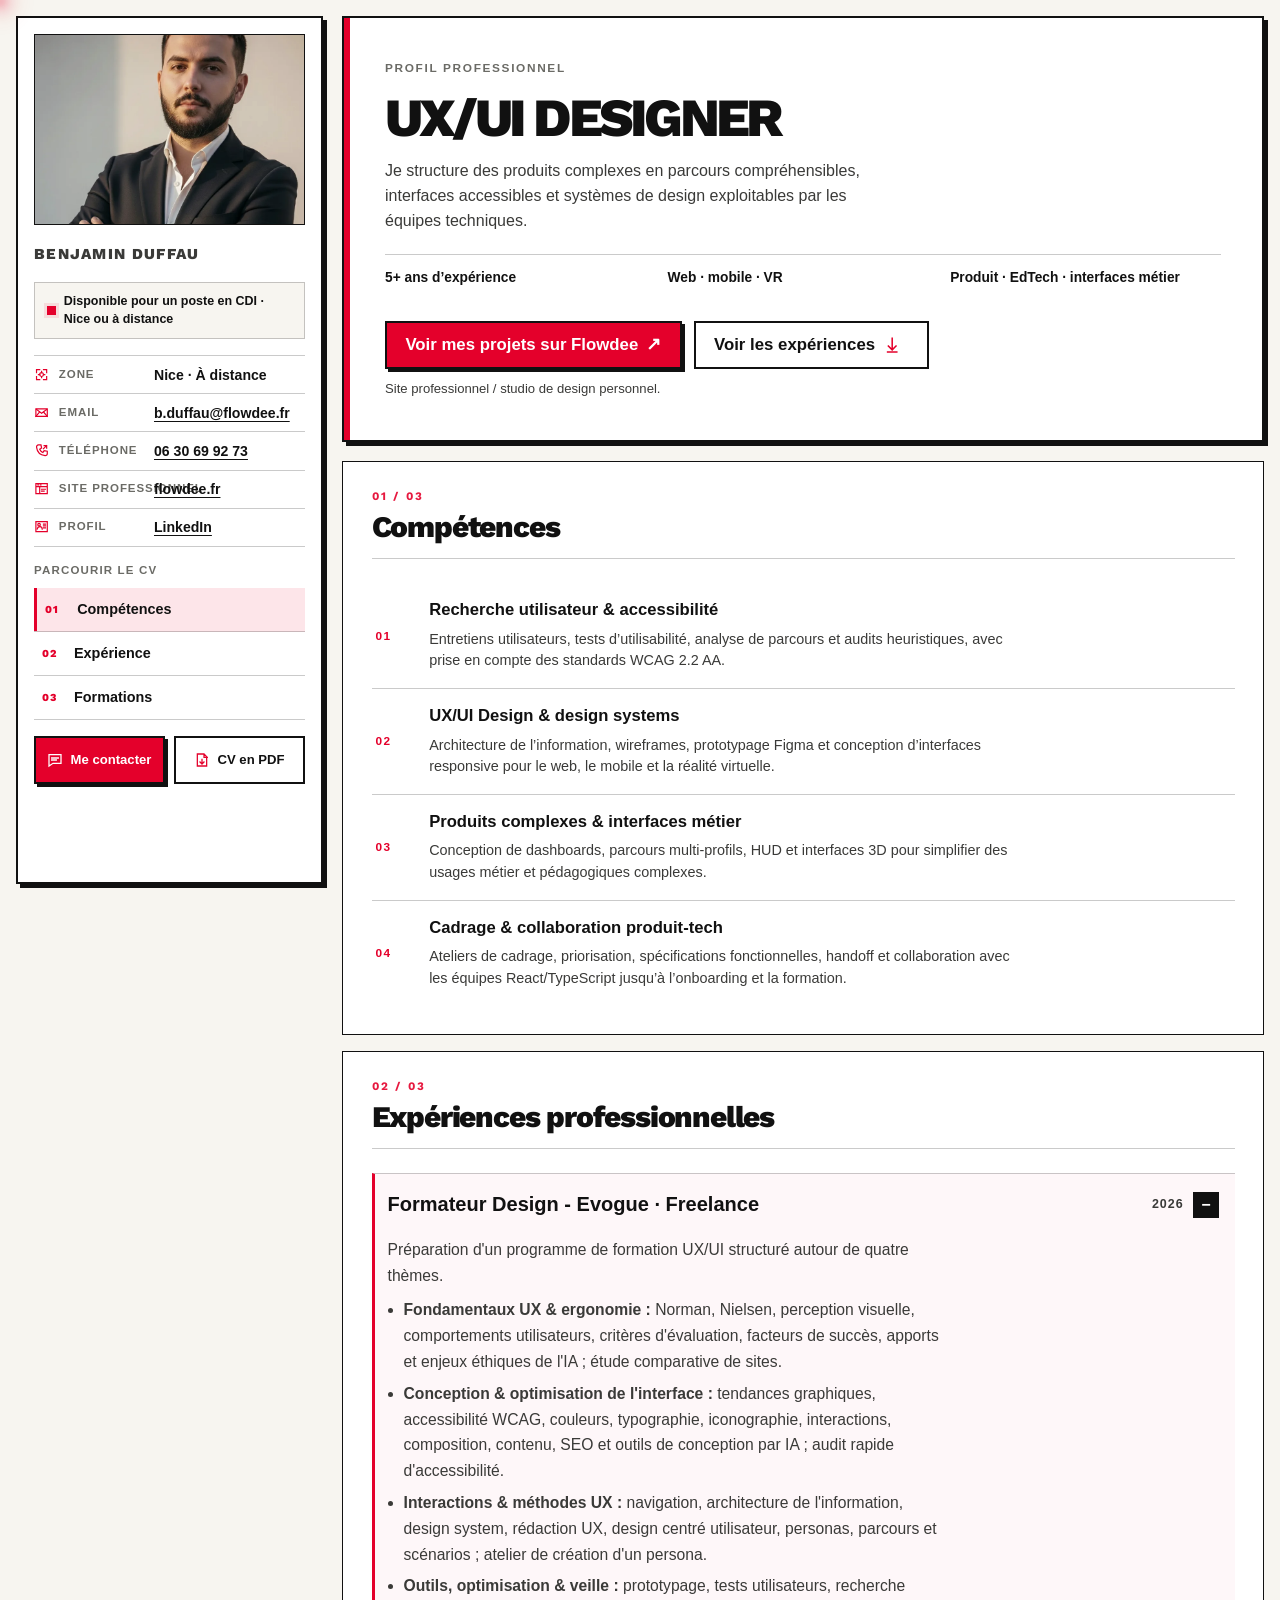
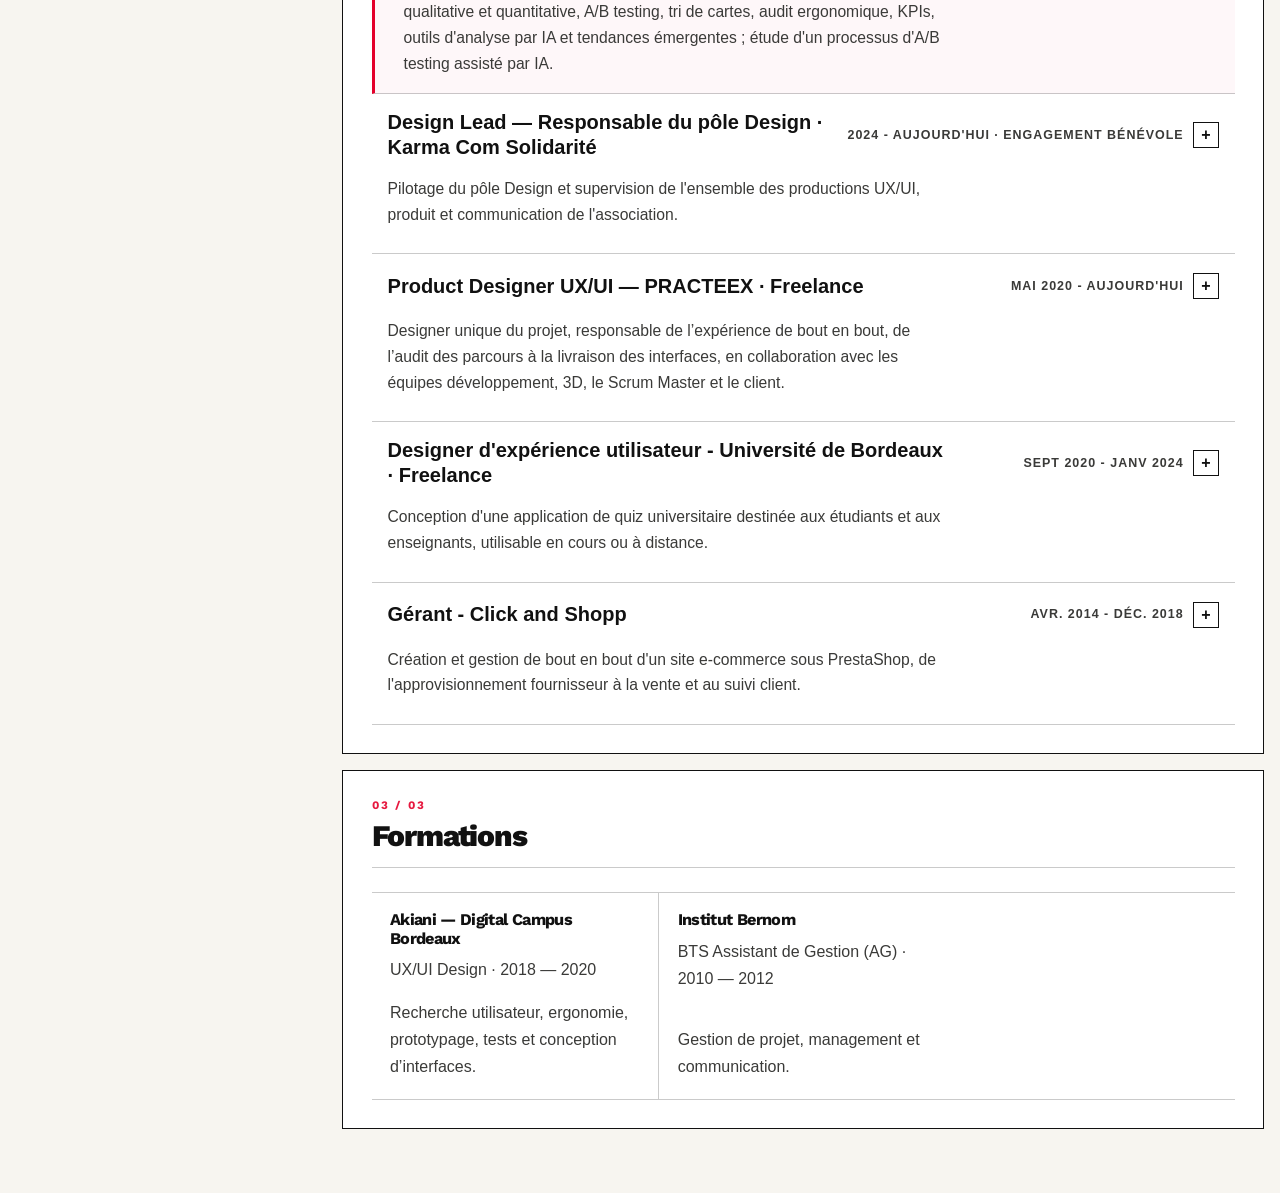
==== index.html @ d50b194e "chore: point custom domain to cv.duffau.flowdee.fr, rename Portfolio label" ====
<!DOCTYPE html>
<html lang="fr">
<head>
  <meta charset="UTF-8">
  <meta name="viewport" content="width=device-width, initial-scale=1.0">
  <title>UX/UI DESIGNER | Benjamin DUFFAU</title>
  <meta name="description" content="CV interactif de Benjamin DUFFAU, UX/UI DESIGNER entre Bordeaux et Nice.">
  <link rel="canonical" href="https://cvduffau.netlify.app/">
  <link rel="icon" type="image/png" sizes="32x32" href="./favicon-32x32.png?v=20260724bd">
  <link rel="icon" type="image/png" sizes="16x16" href="./favicon-16x16.png?v=20260724bd">
  <link rel="shortcut icon" href="./favicon.ico?v=20260724bd">
  <link rel="apple-touch-icon" sizes="180x180" href="./apple-touch-icon.png?v=20260724bd">
  <meta property="og:type" content="profile">
  <meta property="og:title" content="Benjamin Duffau — UX/UI DESIGNER">
  <meta property="og:description" content="Parcours, design systems et décisions design alignées avec les enjeux business. Bordeaux · Nice · À distance.">
  <meta property="og:url" content="https://cvduffau.netlify.app/">
  <meta property="og:image" content="https://cvduffau.netlify.app/assets/og-image.jpg">
  <meta property="og:image:width" content="1200">
  <meta property="og:image:height" content="630">
  <meta property="og:locale" content="fr_FR">
  <meta name="twitter:card" content="summary_large_image">
  <meta name="twitter:title" content="Benjamin Duffau — UX/UI DESIGNER">
  <meta name="twitter:description" content="Parcours, design systems et décisions design alignées avec les enjeux business.">
  <meta name="twitter:image" content="https://cvduffau.netlify.app/assets/og-image.jpg">
  <link rel="preload" as="image" href="./assets/portrait.webp">
  <link rel="preconnect" href="https://fonts.googleapis.com">
  <link rel="preconnect" href="https://fonts.gstatic.com" crossorigin>
  <link href="https://fonts.googleapis.com/css2?family=Work+Sans:wght@400;500;600;700;800&display=swap" rel="stylesheet">
  <link href="https://fonts.cdnfonts.com/css/satoshi" rel="stylesheet">
  <link rel="stylesheet" href="./styles.css?v=20260730cv35">
  <script type="application/ld+json">
  {
    "@context": "https://schema.org",
    "@type": "Person",
    "name": "Benjamin Duffau",
    "jobTitle": "UX/UI DESIGNER",
    "url": "https://cvduffau.netlify.app/",
    "image": "https://cvduffau.netlify.app/assets/og-image.jpg",
    "email": "mailto:b.duffau@flowdee.fr",
    "telephone": "+33630699273",
    "workLocation": [
      { "@type": "Place", "name": "Bordeaux" },
      { "@type": "Place", "name": "Nice" },
      { "@type": "Place", "name": "À distance" }
    ],
    "knowsAbout": ["Audit UX", "Parcours utilisateurs", "Design system", "Cadrage produit", "Accessibilité numérique"],
    "sameAs": [
      "https://www.linkedin.com/in/benjamin-duffau/",
      "https://claude-pour-figma.benjamin-duffau.workers.dev"
    ]
  }
  </script>
</head>
<body>
  <svg class="svg-sprite" aria-hidden="true" focusable="false">
    <symbol id="icon-location" viewBox="0 0 24 24">
      <path d="M4 9V4h5M15 4h5v5M20 15v5h-5M9 20H4v-5"></path>
      <circle cx="12" cy="12" r="3"></circle>
      <path d="M12 7v2M12 15v2M7 12h2M15 12h2"></path>
    </symbol>
    <symbol id="icon-email" viewBox="0 0 24 24">
      <path d="M3 6h18v12H3z"></path>
      <path d="m4 7 8 6 8-6M3 18l6-7M21 18l-6-7"></path>
    </symbol>
    <symbol id="icon-phone" viewBox="0 0 24 24">
      <path d="M7 3h4l1 5-3 2c1 2.5 2.5 4 5 5l2-3 5 1v4c0 2-1.5 3-3.5 3C9.5 19 5 14.5 4 6.5 4 4.5 5 3 7 3z"></path>
      <path d="M16 4h4v4M15 9l5-5"></path>
    </symbol>
    <symbol id="icon-profile" viewBox="0 0 24 24">
      <path d="M3 4h18v16H3z"></path>
      <circle cx="8" cy="9" r="2"></circle>
      <path d="M5 16c.5-2.5 2-4 4.5-4S13 13.5 13 16M15 8h3M15 11h3M15 14h3"></path>
    </symbol>
    <symbol id="icon-message" viewBox="0 0 24 24">
      <path d="M3 4h18v13H9l-6 4z"></path>
      <path d="M7 9h10M7 12h7"></path>
    </symbol>
    <symbol id="icon-document" viewBox="0 0 24 24">
      <path d="M5 3h10l4 4v14H5zM15 3v5h5"></path>
      <path d="M12 11v7M9 15l3 3 3-3"></path>
    </symbol>
    <symbol id="icon-audit" viewBox="0 0 24 24">
      <path d="M2 12s4-6 10-6 10 6 10 6-4 6-10 6S2 12 2 12z"></path>
      <circle cx="12" cy="12" r="3"></circle>
      <path d="M12 7v2M12 15v2M7 12h2M15 12h2"></path>
    </symbol>
    <symbol id="icon-interface" viewBox="0 0 24 24">
      <path d="M3 4h18v16H3zM3 9h18M9 9v11"></path>
      <path d="M6 6h1M10 6h1M12 13h6M12 16h4"></path>
    </symbol>
    <symbol id="icon-handoff" viewBox="0 0 24 24">
      <path d="M3 8h13M13 5l3 3-3 3M21 16H8M11 13l-3 3 3 3"></path>
    </symbol>
    <symbol id="icon-down" viewBox="0 0 24 24">
      <path d="M12 3v15M7 13l5 5 5-5M6 21h12"></path>
    </symbol>
  </svg>

  <a class="skip-link" href="#content">Aller au contenu principal</a>

  <div class="page-bg" aria-hidden="true"></div>
  <div class="scroll-progress" aria-hidden="true"></div>

  <div class="cv-layout">
    <aside class="cv-sidebar" id="top" aria-label="Identité et coordonnées">
      <div class="cv-sidebar__panel">
        <nav class="top-nav" aria-label="Navigation principale">
          <div class="cv-sidebar__mobilebar">
            <a href="#top" class="brand">Benjamin DUFFAU</a>
            <button class="menu-toggle" type="button" aria-expanded="false" aria-controls="primary-menu" aria-label="Ouvrir le menu">Menu</button>
          </div>
          <p class="cv-sidebar__nav-label">Parcourir le CV</p>
          <ul class="menu" id="primary-menu">
            <li><a href="#profil"><span aria-hidden="true">01</span>Compétences</a></li>
            <li><a href="#experience"><span aria-hidden="true">02</span>Expérience</a></li>
            <li><a href="#formations"><span aria-hidden="true">03</span>Formations</a></li>
          </ul>
        </nav>

        <figure class="cv-sidebar__portrait">
          <img src="./assets/portrait.webp" alt="Portrait de Benjamin Duffau">
        </figure>

        <div class="cv-sidebar__identity">
          <p class="cv-sidebar__name">Benjamin DUFFAU</p>
        </div>

        <p class="cv-sidebar__status">
          <span aria-hidden="true"></span>
          Disponible pour un poste en CDI · Nice ou à distance
        </p>

        <address class="cv-sidebar__contact">
          <div>
            <svg class="ui-icon ui-icon--meta" aria-hidden="true"><use href="#icon-location"></use></svg>
            <span>Zone</span>
            <p>Nice · À distance</p>
          </div>
          <div>
            <svg class="ui-icon ui-icon--meta" aria-hidden="true"><use href="#icon-email"></use></svg>
            <span>Email</span>
            <a href="mailto:b.duffau@flowdee.fr">b.duffau@flowdee.fr</a>
          </div>
          <div>
            <svg class="ui-icon ui-icon--meta" aria-hidden="true"><use href="#icon-phone"></use></svg>
            <span>Téléphone</span>
            <a href="tel:+33630699273">06 30 69 92 73</a>
          </div>
          <div>
            <svg class="ui-icon ui-icon--meta" aria-hidden="true"><use href="#icon-interface"></use></svg>
            <span>Site professionnel</span>
            <a href="https://flowdee.fr" target="_blank" rel="noopener noreferrer">flowdee.fr</a>
          </div>
          <div>
            <svg class="ui-icon ui-icon--meta" aria-hidden="true"><use href="#icon-profile"></use></svg>
            <span>Profil</span>
            <a href="https://www.linkedin.com/in/benjamin-duffau/" target="_blank" rel="noopener noreferrer">LinkedIn</a>
          </div>
        </address>

        <div class="cv-sidebar__actions">
          <a class="btn primary motion-sheen" href="mailto:b.duffau@flowdee.fr?subject=Prise%20de%20contact%20-%20Benjamin%20Duffau"><svg class="ui-icon ui-icon--action" aria-hidden="true"><use href="#icon-message"></use></svg>Me contacter</a>
          <a class="btn secondary motion-sheen" href="./assets/cv-benjamin-duffau.pdf?v=20260817-ats9" download="CV-Benjamin-Duffau.pdf"><svg class="ui-icon ui-icon--action" aria-hidden="true"><use href="#icon-document"></use></svg>CV en PDF</a>
        </div>
      </div>
    </aside>

  <main id="content" class="bento-main" tabindex="-1">
    <div class="bento-grid">
    <section class="hero-content profile-summary reveal bento-card bento-hero-card motion-sequence" aria-labelledby="profile-summary-title">
      <div class="hero-text">
        <p class="eyebrow motion-fade-up motion-delay-1">Profil professionnel</p>
        <h1 id="profile-summary-title" class="profile-summary__title motion-fade-up motion-delay-2">UX/UI DESIGNER</h1>
        <p class="intro motion-fade-up motion-delay-3">
          Je structure des produits complexes en parcours compréhensibles, interfaces accessibles et systèmes de design exploitables par les équipes techniques.
        </p>
        <ul class="profile-summary__facts motion-fade-up motion-delay-4" aria-label="Preuves professionnelles">
          <li>5+ ans d’expérience</li>
          <li>Web · mobile · VR</li>
          <li>Produit · EdTech · interfaces métier</li>
        </ul>
        <div class="profile-summary__cta motion-fade-up motion-delay-5">
          <div class="profile-summary__cta-row">
            <a class="btn primary profile-summary__portfolio" href="https://flowdee.fr" target="_blank" rel="noopener noreferrer">Voir mes projets sur Flowdee <span class="profile-summary__portfolio-arrow" aria-hidden="true">↗</span></a>
            <a class="btn secondary" href="#experience">Voir les expériences <svg class="ui-icon ui-icon--link" aria-hidden="true"><use href="#icon-down"></use></svg></a>
          </div>
          <p class="profile-summary__portfolio-note">Site professionnel / studio de design personnel.</p>
        </div>
      </div>
    </section>

    <div class="bento-rows">
      <div class="bento-row bento-row--wide">
      <section id="profil" class="section section-open reveal bento-card bento-profil">
      <div class="section-head">
        <h2 data-index="01">Compétences</h2>
      </div>
          <div class="expertise-list expertise-list--cv" aria-label="Domaines d'expertise">
            <div class="expertise-row expertise-row--static">
              <span class="expertise-row__index" aria-hidden="true">01</span>
              <span class="expertise-row__content">
                <strong>Recherche utilisateur &amp; accessibilité</strong>
                <span>Entretiens utilisateurs, tests d’utilisabilité, analyse de parcours et audits heuristiques, avec prise en compte des standards WCAG 2.2 AA.</span>
              </span>
            </div>
            <div class="expertise-row expertise-row--static">
              <span class="expertise-row__index" aria-hidden="true">02</span>
              <span class="expertise-row__content">
                <strong>UX/UI Design &amp; design systems</strong>
                <span>Architecture de l’information, wireframes, prototypage Figma et conception d’interfaces responsive pour le web, le mobile et la réalité virtuelle.</span>
              </span>
            </div>
            <div class="expertise-row expertise-row--static">
              <span class="expertise-row__index" aria-hidden="true">03</span>
              <span class="expertise-row__content">
                <strong>Produits complexes &amp; interfaces métier</strong>
                <span>Conception de dashboards, parcours multi-profils, HUD et interfaces 3D pour simplifier des usages métier et pédagogiques complexes.</span>
              </span>
            </div>
            <div class="expertise-row expertise-row--static">
              <span class="expertise-row__index" aria-hidden="true">04</span>
              <span class="expertise-row__content">
                <strong>Cadrage &amp; collaboration produit-tech</strong>
                <span>Ateliers de cadrage, priorisation, spécifications fonctionnelles, handoff et collaboration avec les équipes React/TypeScript jusqu’à l’onboarding et la formation.</span>
              </span>
            </div>
          </div>
    </section>
      </div>
      <div class="bento-row bento-row--linear">

    <section id="experience" class="section section-open reveal bento-card bento-experience">
      <div class="section-head">
        <h2 data-index="02">Expériences professionnelles</h2>
      </div>
      <div class="timeline-shell">
        <nav class="timeline-nav" id="experience-nav" aria-label="Navigation chronologique"></nav>
        <div class="timeline" id="experience-timeline" aria-label="Liste des expériences">
        <!-- À consolider : préciser pour chaque expérience le contexte, les actions, les livrables et les résultats vérifiables. -->
        <article id="experience-evogue" class="timeline-item" data-timeline-year="2026" data-timeline-label="Evogue">
          <span class="timeline-item__year" aria-hidden="true">2026</span>
          <button class="item-toggle" type="button" aria-expanded="false">
            <span class="timeline-item__title">Formateur Design - Evogue · Freelance</span>
            <span class="timeline-item__period">2026</span>
          </button>
          <div class="item-content">
            <p>Préparation d'un programme de formation UX/UI structuré autour de quatre thèmes.</p>
            <ul>
              <li><strong>Fondamentaux UX & ergonomie :</strong> Norman, Nielsen, perception visuelle, comportements utilisateurs, critères d'évaluation, facteurs de succès, apports et enjeux éthiques de l'IA ; étude comparative de sites.</li>
              <li><strong>Conception & optimisation de l'interface :</strong> tendances graphiques, accessibilité WCAG, couleurs, typographie, iconographie, interactions, composition, contenu, SEO et outils de conception par IA ; audit rapide d'accessibilité.</li>
              <li><strong>Interactions & méthodes UX :</strong> navigation, architecture de l'information, design system, rédaction UX, design centré utilisateur, personas, parcours et scénarios ; atelier de création d'un persona.</li>
              <li><strong>Outils, optimisation & veille :</strong> prototypage, tests utilisateurs, recherche qualitative et quantitative, A/B testing, tri de cartes, audit ergonomique, KPIs, outils d'analyse par IA et tendances émergentes ; étude d'un processus d'A/B testing assisté par IA.</li>
            </ul>
          </div>
        </article>

        <article id="experience-kcs" class="timeline-item" data-timeline-year="2024" data-timeline-label="KCS">
          <span class="timeline-item__year" aria-hidden="true">2024</span>
          <button class="item-toggle" type="button" aria-expanded="false">
            <span class="timeline-item__title">Design Lead — Responsable du pôle Design · Karma Com Solidarité</span>
            <span class="timeline-item__period">2024 - aujourd'hui · Engagement bénévole</span>
          </button>
          <div class="item-content">
            <p>Pilotage du pôle Design et supervision de l'ensemble des productions UX/UI, produit et communication de l'association.</p>
            <ul>
              <li><strong>Pilotage du pôle Design :</strong> référent sur l'ensemble des sujets design, coordination des designers bénévoles, attribution des missions, revues de conception et transmission de méthodes lors de sessions collectives.</li>
              <li><strong>Audit & parcours :</strong> audit heuristique et WCAG 2.2 AA ; onboarding bénévole ramené de 8 à 4 étapes dans le prototype.</li>
              <li><strong>Produit :</strong> conception du KCS Hub, du site public aux parcours multi-profils et tableaux de bord métiers.</li>
              <li><strong>Design system :</strong> création et gouvernance des tokens, composants, états et règles d'usage.</li>
              <li><strong>Design graphique & communication :</strong> conception de visuels pour les réseaux sociaux, brochures, guides et autres supports de communication, avec déclinaisons numériques et print.</li>
              <li><strong>Delivery :</strong> prototypes, spécifications de composants et handoff React / TypeScript.</li>
            </ul>
          </div>
        </article>

        <article id="experience-practeex" class="timeline-item" data-timeline-year="2020" data-timeline-label="PRACTEEX">
          <span class="timeline-item__year" aria-hidden="true">2020</span>
          <button class="item-toggle" type="button" aria-expanded="false">
            <span class="timeline-item__title">Product Designer UX/UI — PRACTEEX · Freelance</span>
            <span class="timeline-item__period">mai 2020 - aujourd'hui</span>
          </button>
          <div class="item-content">
            <p>Designer unique du projet, responsable de l’expérience de bout en bout, de l’audit des parcours à la livraison des interfaces, en collaboration avec les équipes développement, 3D, le Scrum Master et le client.</p>
            <ul>
              <li><strong>Recherche et parcours :</strong> audits heuristiques et conception des parcours enseignants et élèves.</li>
              <li><strong>Tests utilisateurs :</strong> évaluation de la simulation auprès d’élèves dans un lycée bordelais, observation des usages et intégration des retours dans les itérations.</li>
              <li><strong>Expérience immersive :</strong> refonte du HUD et des interactions du serious game pour la VR et plusieurs supports.</li>
              <li><strong>Interfaces métier :</strong> conception du hub enseignants pour lancer, paramétrer et suivre les sessions pédagogiques.</li>
              <li><strong>Collaboration produit-tech :</strong> ateliers avec le client, arbitrages avec le Scrum Master et coordination avec les équipes 3D et développement jusqu’à la mise en œuvre.</li>
            </ul>
          </div>
        </article>

        <article id="experience-universite-bordeaux" class="timeline-item" data-timeline-year="2020" data-timeline-label="Université">
          <span class="timeline-item__year" aria-hidden="true">2020</span>
          <button class="item-toggle" type="button" aria-expanded="false">
            <span class="timeline-item__title">Designer d'expérience utilisateur - Université de Bordeaux · Freelance</span>
            <span class="timeline-item__period">Sept 2020 - Janv 2024</span>
          </button>
          <div class="item-content">
            <p>Conception d'une application de quiz universitaire destinée aux étudiants et aux enseignants, utilisable en cours ou à distance.</p>
            <ul>
              <li><strong>Cadrage produit :</strong> réunions avec les parties prenantes, recueil des besoins des étudiants, enseignants et équipes académiques, définition du périmètre.</li>
              <li><strong>Parcours & wireframes :</strong> architecture des parcours, wireframes et clarification des interactions.</li>
              <li><strong>Expérience quiz :</strong> vidéo, réponses à choix multiples, visionneuse 3D et seuils de réussite.</li>
              <li><strong>Tests & optimisation :</strong> tests utilisateurs, A/B testing et itérations pour améliorer la compréhension et la clarté des interfaces.</li>
            </ul>
          </div>
        </article>

        <article id="experience-click-and-shopp" class="timeline-item" data-timeline-year="2014" data-timeline-label="Click & Shopp">
          <span class="timeline-item__year" aria-hidden="true">2014</span>
          <button class="item-toggle" type="button" aria-expanded="false">
            <span class="timeline-item__title">Gérant - Click and Shopp</span>
            <span class="timeline-item__period">avr. 2014 - déc. 2018</span>
          </button>
          <div class="item-content">
            <p>Création et gestion de bout en bout d'un site e-commerce sous PrestaShop, de l'approvisionnement fournisseur à la vente et au suivi client.</p>
            <ul>
              <li><strong>Plateforme & catalogue :</strong> conception, configuration et administration du site ; structuration du catalogue et création des fiches produits.</li>
              <li><strong>SEO & contenus :</strong> rédaction et optimisation des fiches produits et des catégories pour le référencement naturel.</li>
              <li><strong>Achats & stocks :</strong> gestion des achats fournisseurs, des approvisionnements et du stock.</li>
              <li><strong>Vente & relation client :</strong> mise en vente des produits, suivi des commandes, conseil et service client.</li>
              <li><strong>UX & conversion :</strong> amélioration du parcours d'achat, de la lisibilité des offres et des contenus commerciaux.</li>
            </ul>
          </div>
        </article>
        </div>
      </div>
    </section>

    <section id="formations" class="section section-contained reveal bento-card bento-formations">
      <div class="section-head">
        <h2 data-index="03">Formations</h2>
      </div>
      <div class="project-grid">
        <article class="project-card">
          <h3>Akiani — Digital Campus Bordeaux</h3>
          <p>UX/UI Design · 2018 — 2020</p>
          <p>Recherche utilisateur, ergonomie, prototypage, tests et conception d’interfaces.</p>
        </article>
        <article class="project-card">
          <h3>Institut Bernom</h3>
          <p>BTS Assistant de Gestion (AG) · 2010 — 2012</p>
          <p>Gestion de projet, management et communication.</p>
        </article>
      </div>
    </section>

      </div>
    </div>
    </div>
  </main>
  </div>

  <div class="cursor-halo" id="cursor-halo" aria-hidden="true"></div>
  <div class="cursor-dot" id="cursor-dot" aria-hidden="true"></div>

  <script src="./script.js?v=20260725cv9"></script>
</body>
</html>
---- styles.css ----
﻿:root {
  --bg: #f7f5f0;
  --surface: #ffffff;
  --surface-glass: rgba(255, 255, 255, 0.92);
  --surface-strong: #ffffff;
  --text: #111111;
  --text-muted: #3a3a38;
  --text-soft: #6b6b66;
  --border: #111111;
  --border-strong: #111111;
  --shadow: 4px 4px 0 #111111;
  --shadow-soft: 3px 3px 0 #111111;
  --border-width-structure: 1px;
  --border-width-action: 2px;
  --line-subtle: rgba(17, 17, 17, 0.22);
  --shadow-interactive: var(--shadow-soft);
  --shadow-emphasis: var(--shadow);
  --control-min-size: 44px;
  --motion-fast: 160ms;
  --motion-standard: 220ms;
  --focus: #e4002b;
  --primary: #e4002b;
  --primary-contrast: #ffffff;
  --primary-soft: rgba(228, 0, 43, 0.10);
  --chip-bg: #ffffff;
  --chip-bg-hover: #f2efe8;
  --chip-text: #111111;
  --accent-soft: rgba(228, 0, 43, 0.08);
  --accent-line: #e4002b;
  --accent-line-soft: rgba(228, 0, 43, 0.5);
  --accent-line-faint: rgba(17, 17, 17, 0.14);
  --accent-profile: #e4002b;
  --accent-skills: #e4002b;
  --accent-experience: #e4002b;
  --accent-projects: #e4002b;
  --accent-formation: #e4002b;
  --accent-contact: #e4002b;
  --detail-glow-x: 74%;
  --detail-glow-y: 18%;
  --detail-glow-strength: 0.2;

  --radius-xs: 0px;
  --radius-sm: 0px;
  --radius-md: 0px;
  --radius-lg: 0px;
  --radius-xl: 0px;
  --radius-card: 0px;

  --space-1: 0.25rem;
  --space-2: 0.5rem;
  --space-3: 0.75rem;
  --space-4: 1rem;
  --space-5: 1.5rem;
  --space-6: 2rem;
  --space-7: 3rem;
  --space-8: 4rem;
  --space-9: 5rem;

  --font-size-0: clamp(0.84rem, 0.8rem + 0.18vw, 0.92rem);
  --font-size-1: clamp(0.95rem, 0.9rem + 0.24vw, 1.05rem);
  --font-size-2: clamp(1.06rem, 1rem + 0.34vw, 1.2rem);
  --font-size-3: clamp(1.35rem, 1.12rem + 0.82vw, 1.72rem);
  --font-size-4: clamp(2.5rem, 1.72rem + 2.8vw, 4.8rem);

  --line-height-tight: 1.08;
  --line-height-heading: 1.14;
  --line-height-base: 1.68;

  --max-width: min(1200px, 92vw);
}

* {
  box-sizing: border-box;
}

html {
  scroll-behavior: auto;
}

body {
  margin: 0;
  min-height: 100vh;
  font-family: "Satoshi", "Segoe UI", sans-serif;
  color: var(--text);
  background: var(--bg);
  line-height: var(--line-height-base);
  text-rendering: optimizeLegibility;
  -webkit-font-smoothing: antialiased;
}

body.cursor-enhanced,
body.cursor-enhanced a,
body.cursor-enhanced button,
body.cursor-enhanced [role="button"],
body.cursor-enhanced .btn,
body.cursor-enhanced .timeline-item,
body.cursor-enhanced .contact-link {
  cursor: none !important;
}

::selection {
  color: var(--primary-contrast);
  background: color-mix(in srgb, var(--primary) 88%, transparent);
}

.cursor-halo,
.cursor-dot {
  position: fixed;
  top: 0;
  left: 0;
  z-index: 220;
  pointer-events: none;
  opacity: 0;
  transform: translate3d(-50%, -50%, 0);
  transition:
    opacity 0.22s ease,
    width 0.28s cubic-bezier(0.22, 1, 0.36, 1),
    height 0.28s cubic-bezier(0.22, 1, 0.36, 1),
    background-color 0.22s ease,
    border-color 0.22s ease,
    box-shadow 0.22s ease,
    transform 0.22s ease;
}

.cursor-halo {
  width: 42px;
  height: 42px;
  border: 1px solid rgba(216, 216, 212, 0.32);
  border-radius: 999px;
  background: radial-gradient(circle, color-mix(in srgb, var(--focus) 12%, transparent), transparent);
  backdrop-filter: blur(4px);
  box-shadow: 0 0 0 1px rgba(255, 255, 255, 0.04);
}

.cursor-dot {
  width: 8px;
  height: 8px;
  border-radius: 999px;
  background: var(--primary);
  box-shadow: 0 0 22px color-mix(in srgb, var(--primary) 48%, transparent);
}

body.cursor-visible .cursor-halo,
body.cursor-visible .cursor-dot {
  opacity: 1;
}

body.cursor-hovering .cursor-halo {
  width: 64px;
  height: 64px;
  border-color: color-mix(in srgb, var(--primary) 44%, transparent);
  background: radial-gradient(circle, color-mix(in srgb, var(--primary) 12%, transparent), color-mix(in srgb, var(--focus) 4%, transparent), transparent);
  box-shadow: 0 0 34px color-mix(in srgb, var(--primary) 16%, transparent);
}

body.cursor-hovering .cursor-dot {
  transform: translate3d(-50%, -50%, 0) scale(1.4);
  background: color-mix(in srgb, var(--primary) 32%, white);
}

body.cursor-pressing .cursor-halo {
  width: 32px;
  height: 32px;
}

body.cursor-pressing .cursor-dot {
  transform: translate3d(-50%, -50%, 0) scale(0.72);
}

.motion-fade-up,
.motion-glow-soft,
.motion-float-soft,
.motion-sheen {
  will-change: transform, opacity;
}

body.js-enabled .motion-sequence .motion-fade-up {
  opacity: 0;
  transform: translate3d(0, 22px, 0) scale(0.985);
  animation: motionFadeUp 0.88s cubic-bezier(0.22, 1, 0.36, 1) forwards;
}

.motion-delay-1 {
  animation-delay: 100ms;
}

.motion-delay-2 {
  animation-delay: 180ms;
}

.motion-delay-3 {
  animation-delay: 260ms;
}

.motion-delay-4 {
  animation-delay: 340ms;
}

.motion-delay-5 {
  animation-delay: 420ms;
}

.motion-glow-soft {
  animation: motionTextGlow 5.6s ease-in-out infinite;
}

body.js-enabled .motion-sequence .motion-glow-soft.motion-fade-up {
  animation:
    motionFadeUp 0.88s cubic-bezier(0.22, 1, 0.36, 1) forwards,
    motionTextGlow 5.6s ease-in-out 1.1s infinite;
}

.motion-float-soft {
  animation: motionFloatSoft 7.5s ease-in-out infinite;
}

body.js-enabled .motion-sequence .motion-float-soft.motion-fade-up {
  animation:
    motionFadeUp 0.88s cubic-bezier(0.22, 1, 0.36, 1) forwards,
    motionFloatSoft 7.5s ease-in-out 1.15s infinite;
}

.motion-sheen {
  overflow: hidden;
}

.motion-sheen::after {
  content: "";
  position: absolute;
  inset: -1px auto -1px -32%;
  width: 34%;
  background: linear-gradient(100deg, transparent 0%, rgba(255, 255, 255, 0.32) 50%, transparent 100%);
  opacity: 0;
  transform: translateX(-160%) skewX(-18deg);
}

.motion-sheen:hover::after,
.motion-sheen:focus-visible::after {
  opacity: 1;
  animation: motionSheenSweep 0.82s cubic-bezier(0.22, 1, 0.36, 1) both;
}

h1,
h2,
h3 {
  margin: 0;
  font-family: "Work Sans", "Segoe UI", sans-serif;
  font-weight: 700;
  letter-spacing: -0.04em;
  line-height: var(--line-height-heading);
}

p,
ul {
  margin-top: 0;
}

body.detail-open {
  overflow: hidden;
}

.skip-link {
  position: fixed;
  top: var(--space-3);
  left: var(--space-3);
  z-index: 300;
  transform: translateY(-180%);
  padding: 0.72rem 1rem;
  border-radius: 999px;
  background: rgba(10, 6, 22, 0.96);
  color: var(--text);
  text-decoration: none;
  border: 1.5px solid rgba(255, 255, 255, 0.28);
  transition: transform 0.22s ease;
}

.skip-link:focus {
  transform: translateY(0);
}

.sr-only {
  position: absolute;
  width: 1px;
  height: 1px;
  padding: 0;
  margin: -1px;
  overflow: hidden;
  clip: rect(0, 0, 0, 0);
  white-space: nowrap;
  border: 0;
}

.page-bg {
  position: fixed;
  inset: 0;
  z-index: -2;
  overflow: hidden;
  background:
    linear-gradient(rgba(216, 216, 212, 0.018) 1px, transparent 1px),
    linear-gradient(90deg, rgba(216, 216, 212, 0.018) 1px, transparent 1px),
    linear-gradient(rgba(150, 152, 158, 0.03) 1px, transparent 1px),
    linear-gradient(90deg, rgba(150, 152, 158, 0.03) 1px, transparent 1px),
    var(--bg);
  background-size: 24px 24px, 24px 24px, 120px 120px, 120px 120px, auto;
  background-position: 0 0, 0 0, -1px -1px, -1px -1px, 0 0;
}

.page-bg::before,
.page-bg::after {
  content: "";
  position: absolute;
  pointer-events: none;
}

.page-bg::before {
  inset: 0;
  background:
    radial-gradient(circle at 14% 18%, rgba(210, 208, 199, 0.07), transparent 24%),
    radial-gradient(circle at 82% 16%, rgba(216, 216, 212, 0.05), transparent 22%),
    radial-gradient(circle at 72% 76%, color-mix(in srgb, var(--primary) 9%, transparent), transparent 26%),
    linear-gradient(180deg, transparent 3rem, var(--accent-line-faint) 3rem, var(--accent-line-faint) 3.08rem, transparent 3.08rem),
    linear-gradient(180deg, transparent calc(100% - 3.08rem), var(--accent-line-faint) calc(100% - 3.08rem), var(--accent-line-faint) calc(100% - 3rem), transparent calc(100% - 3rem));
  opacity: 0.82;
}

.page-bg::after {
  inset: 0;
  background:
    radial-gradient(ellipse at 50% 0%, rgba(210, 208, 199, 0.045), transparent 45%),
    linear-gradient(180deg, rgba(4, 5, 7, 0.12), rgba(4, 5, 7, 0.72));
}


.scroll-progress {
  position: fixed;
  top: 0;
  left: 0;
  width: 0;
  height: 2px;
  background: linear-gradient(90deg, color-mix(in srgb, var(--primary) 72%, transparent), color-mix(in srgb, var(--focus) 92%, transparent));
  border-radius: 0 999px 999px 0;
  box-shadow: 0 0 10px color-mix(in srgb, var(--primary) 22%, transparent);
  transition: width 0.16s cubic-bezier(0.22, 1, 0.36, 1);
  z-index: 140;
}

.scroll-progress::after {
  content: "";
  position: absolute;
  top: 50%;
  right: -9px;
  width: 18px;
  height: 18px;
  border-radius: 999px;
  background: radial-gradient(circle, color-mix(in srgb, var(--focus) 78%, white) 0%, color-mix(in srgb, var(--primary) 46%, transparent) 34%, transparent 72%);
  box-shadow:
    0 0 16px color-mix(in srgb, var(--focus) 54%, transparent),
    0 0 34px color-mix(in srgb, var(--primary) 38%, transparent);
  filter: blur(5px);
  opacity: 0.76;
  transform: translateY(-50%) scale(0.95);
}

.hero,
.section,
footer.section {
  width: var(--max-width);
  margin: 0 auto;
}

.hero {
  padding: 0;
}

.top-nav {
  position: fixed;
  top: var(--space-3);
  left: 50%;
  transform: translateX(-50%);
  width: var(--max-width);
  padding: 0.8rem 1rem;
  border: 1px solid rgba(216, 216, 212, 0.28);
  border-radius: 999px;
  background: rgba(37, 38, 44, 0.82);
  backdrop-filter: blur(20px) saturate(120%);
  box-shadow:
    0 14px 38px rgba(4, 5, 7, 0.5),
    inset 0 1px 0 rgba(255, 255, 255, 0.06);
  display: grid;
  grid-template-columns: auto minmax(0, 1fr) auto;
  align-items: center;
  gap: 1rem;
  z-index: 120;
  transition: background-color 0.25s ease, border-color 0.25s ease, box-shadow 0.25s ease;
}

.top-nav.scrolled {
  background: rgba(33, 34, 40, 0.94);
  border-color: rgba(216, 216, 212, 0.34);
  box-shadow:
    0 18px 44px rgba(4, 5, 7, 0.55),
    inset 0 1px 0 rgba(255, 255, 255, 0.07);
}

.brand {
  display: inline-flex;
  align-items: center;
  min-height: 44px;
  padding-inline: 0.35rem;
  color: var(--text);
  text-decoration: none;
  font-family: "Work Sans", "Segoe UI", sans-serif;
  font-size: clamp(1rem, 0.94rem + 0.2vw, 1.14rem);
  font-weight: 800;
  letter-spacing: -0.035em;
  white-space: nowrap;
}

.menu-toggle {
  display: none;
  min-height: 44px;
  padding: 0.65rem 0.95rem;
  border-radius: 999px;
  border: 1.5px solid rgba(255, 255, 255, 0.28);
  background: rgba(255, 255, 255, 0.03);
  color: var(--text);
  font: inherit;
  font-weight: 600;
  cursor: pointer;
}

.menu {
  display: flex;
  align-items: center;
  justify-content: center;
  gap: 0.15rem;
  list-style: none;
  margin: 0;
  padding: 0;
  min-width: 0;
}

.top-nav-actions {
  display: flex;
  align-items: center;
  justify-content: flex-end;
  gap: 0.65rem;
  padding-left: 0.85rem;
  min-width: 0;
}

.menu a,
.meta-chip,
.btn,
.filter-btn,
.skill-chip,
.detail-close,
.item-toggle,
.contact-link {
  -webkit-tap-highlight-color: transparent;
}

.menu a {
  display: inline-flex;
  align-items: center;
  justify-content: center;
  min-height: 40px;
  padding: 0.45rem 0.8rem;
  border-radius: 999px;
  color: var(--text-muted);
  text-decoration: none;
  font-size: 0.95rem;
  font-weight: 600;
  transition: color 0.22s ease, background-color 0.22s ease, border-color 0.22s ease;
  border: 1px solid transparent;
  white-space: nowrap;
}

.menu a:hover,
.menu a[aria-current="page"] {
  color: var(--text);
  background: rgba(255, 255, 255, 0.045);
  border-color: rgba(216, 216, 212, 0.14);
}

main section,
footer {
  scroll-margin-top: 7.5rem;
}

.hero-content,
.section,
footer.section,
.timeline-item,
.project-card,
.detail-card {
  position: relative;
  overflow: hidden;
  border: 1px solid var(--border);
  border-radius: var(--radius-card);
  background:
    linear-gradient(180deg, rgba(255, 255, 255, 0.03), rgba(255, 255, 255, 0)),
    var(--surface);
  box-shadow: var(--shadow);
}

.hero-content::before,
.section::before,
footer.section::before,
.timeline-item::before,
.project-card::before,
.detail-card::before {
  content: "";
  position: absolute;
  inset: 0;
  pointer-events: none;
  background: linear-gradient(145deg, rgba(255, 255, 255, 0.05), transparent 32%, transparent 72%, rgba(255, 255, 255, 0.02));
  opacity: 0.7;
}

.hero-content {
  margin-top: var(--space-5);
  padding: clamp(1.5rem, 1rem + 2vw, 2.8rem) 0 0;
  border: 0;
  border-radius: 0;
  background: none;
  box-shadow: none;
  overflow: visible;
  display: grid;
  grid-template-columns: minmax(0, 1.52fr) minmax(18rem, 0.86fr);
  gap: clamp(1.4rem, 1rem + 1.5vw, 2.5rem);
  align-items: end;
  min-height: min(78vh, 760px);
  isolation: isolate;
}

.hero-content::before {
  display: none;
  content: none;
}

.hero-content::after {
  display: none;
  content: none;
}

.hero-content > * {
  position: relative;
  z-index: 1;
}

.eyebrow {
  margin-bottom: var(--space-3);
  color: var(--text-soft);
  font-size: 0.74rem;
  font-weight: 700;
  letter-spacing: 0.14em;
  text-transform: uppercase;
}

h1 {
  max-width: 11ch;
  font-size: var(--font-size-4);
  line-height: var(--line-height-tight);
  text-wrap: balance;
}

.intro {
  max-width: 34rem;
  margin-top: var(--space-4);
  color: var(--text);
  font-size: clamp(1.04rem, 0.98rem + 0.32vw, 1.2rem);
  line-height: 1.62;
}

.quick-meta {
  margin: 0;
  padding: 0;
  display: grid;
  gap: var(--space-3);
  list-style: none;
  align-content: end;
}

.quick-meta li {
  margin: 0;
}

.meta-chip {
  width: 100%;
  min-height: 64px;
  justify-content: flex-start;
  padding: 1rem 1.15rem;
  border: 1px solid rgba(216, 216, 212, 0.22);
  border-radius: 999px;
  background: rgba(255, 255, 255, 0.03);
  color: var(--chip-text);
  font: inherit;
  font-size: var(--font-size-1);
  line-height: 1;
  font-weight: 600;
  text-align: left;
  cursor: pointer;
  transition: transform 0.22s ease, background-color 0.22s ease, border-color 0.22s ease;
}

.cta-row,
.filters,
.skill-cloud {
  display: flex;
  flex-wrap: wrap;
  gap: 0.75rem;
}

.cta-row {
  margin-top: var(--space-5);
}

.cta-row .btn {
  border-radius: 10px;
}

.hero-content .cta-row {
  width: auto;
}

.hero-content .cta-row .btn.primary {
  min-width: 15.5rem;
}

.btn,
.filter-btn,
.skill-chip,
.interest-tag {
  height: 48px;
  min-height: 48px;
  display: inline-flex;
  align-items: center;
  justify-content: center;
  padding: 0.78rem 1.15rem;
  border-radius: 999px;
  border: 1.5px solid rgba(255, 255, 255, 0.28);
  font: inherit;
  font-size: var(--font-size-1);
  line-height: 1;
}

.btn {
  position: relative;
  border-radius: var(--radius-card);
  text-decoration: none;
  font-weight: 700;
  transition: transform 0.22s ease, background-color 0.22s ease, border-color 0.22s ease, box-shadow 0.22s ease;
  cursor: pointer;
}

.btn.primary {
  color: var(--primary-contrast);
  background: var(--primary);
  border-color: transparent;
  box-shadow: 0 14px 30px color-mix(in srgb, var(--primary) 18%, transparent);
}

.btn.primary:hover {
  transform: translateY(-2px) scale(1.01);
  box-shadow: 0 18px 36px color-mix(in srgb, var(--primary) 20%, transparent);
}

.btn.secondary,
.filter-btn,
.skill-chip {
  background: rgba(255, 255, 255, 0.03);
  color: var(--chip-text);
  cursor: pointer;
}

.btn.secondary:hover,
.filter-btn:hover,
.skill-chip:hover,
.meta-chip:hover,
.menu-toggle:hover,
.detail-close:hover {
  background: rgba(255, 255, 255, 0.07);
  border-color: rgba(255, 255, 255, 0.5);
}

.section,
footer.section {
  margin-top: 0;
  padding: clamp(1.35rem, 1rem + 1vw, 2rem);
}

.section-open,
footer.section.section-open {
  display: grid;
  align-content: start;
  gap: clamp(1rem, 0.7rem + 0.8vw, 1.45rem);
  padding: 0;
  border: 0;
  background: none;
  box-shadow: none;
  overflow: visible;
}

.section-open::before,
footer.section.section-open::before {
  display: none;
  content: none;
}

.timeline-item::before,
.project-card::before,
.detail-card::before,
.profile-summary::before,
.profile-summary-item::before,
.detail-slot::before {
  display: none;
  content: none;
}

.section-contained,
footer.section.section-contained {
  display: grid;
  align-content: start;
  gap: clamp(1rem, 0.75rem + 0.6vw, 1.25rem);
}

.section-head {
  display: flex;
  align-items: flex-start;
  justify-content: space-between;
  gap: var(--space-4);
  margin-bottom: var(--space-5);
}

.section-open .section-head,
footer.section.section-open .section-head,
.section-contained .section-head,
footer.section.section-contained .section-head {
  margin-bottom: 0;
}

h2 {
  font-size: clamp(1.5rem, 1.15rem + 0.9vw, 2.15rem);
  letter-spacing: -0.04em;
}

.bento-card .section-head h2 {
  position: relative;
  display: inline-flex;
  flex-direction: column;
  align-items: flex-start;
  gap: 0.78rem;
}

.bento-card .section-head h2::after {
  display: none;
  content: none;
}

.bento-card .section-head h2::before {
  display: none;
  content: none;
}

.nav-contact-cta {
  min-height: 40px;
  padding: 0.62rem 0.95rem;
  border-radius: 999px;
  white-space: nowrap;
  box-shadow: 0 12px 24px color-mix(in srgb, var(--primary) 16%, transparent);
}

.nav-contact-cta:hover {
  transform: translateY(-2px) scale(1.01);
}

.timeline-shell {
  display: grid;
  grid-template-columns: minmax(11.5rem, 13rem) minmax(0, 1fr);
  gap: 1rem;
  align-items: stretch;
}

.timeline-nav {
  position: sticky;
  top: calc(var(--space-8) + 5.5rem);
  display: grid;
  gap: 0.7rem;
  padding-top: 0.6rem;
  align-self: start;
}

.timeline-nav__button {
  width: 100%;
  display: grid;
  gap: 0.2rem;
  padding: 0.85rem 0.95rem;
  border: 1px solid rgba(216, 216, 212, 0.14);
  border-radius: 16px;
  background: rgba(255, 255, 255, 0.025);
  color: var(--text);
  text-align: left;
  font: inherit;
  cursor: pointer;
  transition: transform 0.22s ease, border-color 0.22s ease, background-color 0.22s ease, box-shadow 0.22s ease;
}

.timeline-nav__button:hover,
.timeline-nav__button:focus-visible {
  transform: translateY(-1px);
  border-color: rgba(222, 221, 216, 0.24);
  background: rgba(255, 255, 255, 0.04);
}

.timeline-nav__button.is-active {
  border-color: color-mix(in srgb, var(--primary) 36%, rgba(222, 221, 216, 0.18));
  background:
    linear-gradient(180deg, color-mix(in srgb, var(--primary) 12%, transparent), transparent 85%),
    rgba(255, 255, 255, 0.045);
  box-shadow: 0 12px 24px rgba(3, 8, 17, 0.14);
}

.timeline-nav__year {
  color: var(--text-soft);
  font-size: 0.74rem;
  font-weight: 700;
  letter-spacing: 0.12em;
  text-transform: uppercase;
}

.timeline-nav__label {
  font-size: 0.95rem;
  font-weight: 700;
  line-height: 1.25;
}

.timeline {
  --timeline-progress: 0%;
  position: relative;
  display: grid;
  gap: 0.95rem;
  max-height: min(42rem, calc(100dvh - 11rem));
  overflow-y: auto;
  padding-top: 0.6rem;
  padding-bottom: 0.35rem;
  padding-left: 1.75rem;
  padding-right: 0.45rem;
  scrollbar-gutter: stable;
  overscroll-behavior: contain;
}

.timeline::before {
  content: "";
  position: absolute;
  left: 0.46rem;
  top: 1.5rem;
  bottom: 1rem;
  width: 2px;
  border-radius: 999px;
  background: rgba(216, 216, 212, 0.12);
}

.timeline::after {
  content: "";
  position: absolute;
  left: 0.46rem;
  top: 1.5rem;
  width: 2px;
  height: var(--timeline-progress);
  border-radius: 999px;
  background: linear-gradient(180deg, color-mix(in srgb, var(--focus) 86%, white), var(--primary));
  box-shadow: 0 0 24px color-mix(in srgb, var(--primary) 18%, transparent);
  transition: height 0.28s ease;
}

.timeline::-webkit-scrollbar {
  width: 0.7rem;
}

.timeline::-webkit-scrollbar-track {
  background: rgba(255, 255, 255, 0.04);
  border-radius: 999px;
}

.timeline::-webkit-scrollbar-thumb {
  background: color-mix(in srgb, var(--primary) 30%, rgba(255, 255, 255, 0.08));
  border: 2px solid transparent;
  border-radius: 999px;
  background-clip: padding-box;
}

.timeline-item {
  position: relative;
  margin-left: 0;
  overflow: visible;
  border-radius: var(--radius-card);
  border: 0;
  background: none;
  box-shadow: none;
  isolation: isolate;
  transition: transform 0.22s ease;
}

.timeline-item::before {
  content: "";
  position: absolute;
  top: 1.3rem;
  left: -1.3rem;
  width: 0.78rem;
  height: 0.78rem;
  border-radius: 999px;
  background: color-mix(in srgb, var(--bg) 76%, var(--primary));
  border: 2px solid color-mix(in srgb, var(--primary) 45%, transparent);
  box-shadow:
    0 0 0 5px color-mix(in srgb, var(--bg) 94%, transparent),
    0 0 18px color-mix(in srgb, var(--primary) 16%, transparent);
  transition: transform 0.22s ease, background-color 0.22s ease, border-color 0.22s ease, box-shadow 0.22s ease;
}

.timeline-item::after {
  content: "";
  position: absolute;
  inset: 0;
  border-radius: inherit;
  pointer-events: none;
  z-index: 0;
  border: 1px solid rgba(216, 216, 212, 0.2);
  background:
    linear-gradient(90deg, color-mix(in srgb, var(--primary) 7%, transparent), transparent 30%),
    rgba(255, 255, 255, 0.04);
  box-shadow:
    inset 0 1px 0 rgba(255, 255, 255, 0.04),
    0 10px 24px rgba(3, 8, 17, 0.14);
  transition: border-color 0.22s ease, background-color 0.22s ease, box-shadow 0.22s ease;
}

.timeline-item:hover,
.timeline-item:focus-within,
.timeline-item.is-active,
.timeline-item.open {
  transform: translateY(-1px);
}

.timeline-item:hover::after,
.timeline-item:focus-within::after,
.timeline-item.is-active::after,
.timeline-item.open::after {
  border-color: color-mix(in srgb, var(--primary) 36%, rgba(222, 221, 216, 0.22));
  background:
    linear-gradient(90deg, color-mix(in srgb, var(--primary) 11%, transparent), transparent 38%),
    rgba(255, 255, 255, 0.06);
  box-shadow:
    inset 0 1px 0 rgba(255, 255, 255, 0.06),
    0 16px 32px rgba(3, 8, 17, 0.18),
    0 0 0 1px color-mix(in srgb, var(--primary) 14%, transparent);
}

.timeline-item.is-active::before,
.timeline-item.open::before {
  transform: scale(1.18);
  background: color-mix(in srgb, var(--focus) 78%, white);
  border-color: color-mix(in srgb, var(--focus) 72%, white);
  box-shadow:
    0 0 0 5px color-mix(in srgb, var(--bg) 94%, transparent),
    0 0 22px color-mix(in srgb, var(--primary) 26%, transparent);
}

.timeline-item__year {
  position: absolute;
  top: 1rem;
  right: 1rem;
  min-height: 1.9rem;
  display: inline-flex;
  align-items: center;
  justify-content: center;
  padding: 0.3rem 0.62rem;
  border: 1px solid rgba(216, 216, 212, 0.14);
  border-radius: 999px;
  background: rgba(255, 255, 255, 0.04);
  color: var(--text-soft);
  font-size: 0.76rem;
  font-weight: 700;
  letter-spacing: 0.1em;
  text-transform: uppercase;
  z-index: 1;
}

.item-toggle {
  position: relative;
  z-index: 1;
  width: 100%;
  min-height: auto;
  padding: 1rem 4.8rem 0.35rem 1.1rem;
  border: 0;
  background: transparent;
  color: var(--text);
  text-align: left;
  font: inherit;
  cursor: pointer;
  display: grid;
  grid-template-columns: 1fr;
  gap: 0.45rem;
  align-items: start;
}

.timeline-item__title {
  font-size: clamp(1rem, 0.96rem + 0.24vw, 1.12rem);
  font-weight: 700;
  line-height: 1.36;
}

.timeline-item__period {
  color: var(--text-soft);
  font-size: 0.84rem;
  font-weight: 700;
  letter-spacing: 0.08em;
  text-transform: uppercase;
}

.item-content {
  display: grid;
  gap: 0.72rem;
  overflow: hidden;
  padding: 0 1.1rem 1rem;
  color: var(--text-muted);
  position: relative;
  z-index: 1;
}

.item-content p {
  margin: 0;
}

.item-content ul {
  margin: 0;
  padding-left: 1rem;
  max-height: 0;
  overflow: hidden;
  opacity: 0;
  transform: translateY(-4px);
  transition: max-height 0.26s ease, opacity 0.22s ease, transform 0.22s ease;
}

.item-content li + li {
  margin-top: 0.35rem;
}

.timeline-item.open .item-content ul,
.timeline-item.is-active .item-content ul {
  max-height: 64rem;
  opacity: 1;
  transform: translateY(0);
}

.filters {
  align-items: center;
  padding: 0.32rem;
  border-radius: 999px;
  border: 1px solid var(--border);
  background: rgba(255, 255, 255, 0.025);
  width: fit-content;
  max-width: 100%;
  gap: 0.5rem;
}

.filter-btn,
.skill-chip {
  font-weight: 600;
  transition: transform 0.22s ease, background-color 0.22s ease, border-color 0.22s ease, color 0.22s ease;
  white-space: nowrap;
}

.filters .filter-btn {
  min-height: 40px;
  height: 40px;
  padding: 0.55rem 0.95rem;
  font-size: 0.96rem;
}

.filter-btn.active,
.skill-chip.active {
  color: var(--text);
  background: var(--primary-soft);
  border-color: color-mix(in srgb, var(--primary) 55%, transparent);
}

#projets .projects-toolbar {
  display: grid;
  gap: 1rem;
  padding: 1rem;
  border: 1px solid rgba(216, 216, 212, 0.12);
  border-radius: calc(var(--radius-card) - 6px);
  background:
    linear-gradient(180deg, rgba(255, 255, 255, 0.03), rgba(255, 255, 255, 0.015)),
    rgba(255, 255, 255, 0.015);
}

#projets .projects-intro {
  max-width: 56ch;
  margin: 0;
  color: var(--text-muted);
}

#projets .projects-toolbar__actions {
  display: flex;
  flex-wrap: wrap;
  align-items: center;
  gap: 0.9rem 1rem;
}

#projets .filters {
  margin: 0;
  padding: 0.45rem;
  border-radius: 28px;
  background: rgba(255, 255, 255, 0.035);
}

#projets .filter-btn {
  gap: 0.6rem;
  padding-inline: 1rem;
}

#projets .filter-btn__count {
  min-width: 1.75rem;
  height: 1.75rem;
  display: inline-flex;
  align-items: center;
  justify-content: center;
  padding: 0 0.45rem;
  border-radius: 999px;
  background: rgba(255, 255, 255, 0.08);
  color: var(--text);
  font-size: 0.78rem;
  font-weight: 700;
}

#projets .filter-btn.active .filter-btn__count {
  background: color-mix(in srgb, var(--primary) 28%, rgba(255, 255, 255, 0.12));
}

#projets .filter-status {
  margin: 0;
  padding: 0.55rem 0.9rem;
  border: 1px solid var(--border);
  border-radius: 999px;
  background: rgba(255, 255, 255, 0.03);
  color: var(--text-soft);
  font-size: 0.92rem;
  font-weight: 600;
  white-space: nowrap;
}

.interest-tag {
  padding: 0.65rem 1rem;
  border: 1px solid rgba(216, 216, 212, 0.16);
  background: rgba(255, 255, 255, 0.035);
  color: var(--chip-text);
  cursor: default;
  user-select: none;
}

.availability-lead,
.contact-intro {
  margin: 0;
  color: var(--text-muted);
  font-size: 1rem;
  line-height: 1.72;
  max-width: 34ch;
}

.bento-availability .availability-lead,
.bento-contact .contact-intro {
  margin-top: 0.35rem;
}

.availability-grid,
.contact-meta {
  display: grid;
  gap: 0.85rem;
  margin-top: 1.35rem;
}

.availability-item,
.contact-meta-item {
  min-height: 7.5rem;
  display: grid;
  align-content: start;
  padding: 1rem 1.05rem;
  border: 1px solid rgba(216, 216, 212, 0.12);
  border-radius: 16px;
  background:
    linear-gradient(180deg, rgba(255, 255, 255, 0.022), rgba(255, 255, 255, 0.01)),
    rgba(255, 255, 255, 0.02);
}

.availability-label,
.contact-meta-label {
  margin: 0 0 0.45rem;
  color: var(--text-soft);
  font-size: 0.72rem;
  font-weight: 700;
  letter-spacing: 0.12em;
  text-transform: uppercase;
}

.availability-value,
.contact-meta-value {
  margin: 0;
  color: var(--text);
  font-size: 1rem;
  line-height: 1.62;
  font-weight: 600;
  text-wrap: pretty;
}

.availability-tags {
  display: grid;
  grid-template-columns: repeat(3, minmax(0, 1fr));
  gap: 0.7rem;
  margin-top: 1rem;
}

.contact-merged {
  display: grid;
  grid-template-columns: minmax(17rem, 0.9fr) minmax(0, 1.2fr);
  gap: clamp(1.1rem, 2vw, 1.8rem);
  align-items: stretch;
}

.contact-panel {
  min-width: 0;
  display: grid;
  align-content: start;
  padding: clamp(1.15rem, 1rem + 0.6vw, 1.5rem);
  border: 1px solid rgba(216, 216, 212, 0.12);
  border-radius: calc(var(--radius-card) - 6px);
  background:
    linear-gradient(180deg, rgba(255, 255, 255, 0.03), rgba(255, 255, 255, 0.012)),
    linear-gradient(120deg, rgba(255, 255, 255, 0.028), transparent 55%),
    rgba(255, 255, 255, 0.018);
}

.contact-panel-kicker {
  margin: 0;
  color: var(--text-soft);
  font-size: 0.74rem;
  font-weight: 700;
  letter-spacing: 0.14em;
  text-transform: uppercase;
}

.contact-panel--availability .availability-lead,
.contact-panel--reach .contact-intro {
  max-width: 38ch;
  margin-top: 0.85rem;
}

.contact-panel--availability .availability-grid {
  grid-template-columns: 1fr;
}

.contact-panel--availability .availability-tags {
  display: flex;
  flex-wrap: wrap;
  gap: 0.7rem;
}

.contact-panel--availability .interest-tag {
  width: auto;
}

.contact-panel--reach .contact-link {
  margin-top: 1.3rem;
}

.contact-panel--reach .contact-meta {
  grid-template-columns: repeat(2, minmax(0, 1fr));
}

.contact-panel--reach .cta-row {
  margin-top: 1.25rem;
}

.project-grid {
  margin-top: var(--space-4);
  display: grid;
  gap: var(--space-3);
  grid-template-columns: repeat(3, minmax(0, 1fr));
}

.project-card {
  position: relative;
  min-height: 100%;
  padding: 1.35rem;
  border-radius: var(--radius-card);
  background:
    linear-gradient(180deg, rgba(255, 255, 255, 0.022), rgba(255, 255, 255, 0.01)),
    linear-gradient(90deg, color-mix(in srgb, var(--primary) 7%, transparent), transparent 38%),
    rgba(255, 255, 255, 0.015);
  box-shadow: 0 10px 24px rgba(3, 8, 17, 0.12);
  transition: opacity 0.22s ease, border-color 0.22s ease, background-color 0.22s ease, box-shadow 0.22s ease;
}

.project-card::after {
  display: none;
  content: none;
}

#projets .project-grid {
  grid-template-columns: 1fr;
  align-items: stretch;
  margin-top: 0;
}

#projets .projects-viewer {
  display: grid;
  gap: 1rem;
  margin-top: var(--space-4);
  padding: 1rem;
  border: 1px solid rgba(216, 216, 212, 0.12);
  border-radius: calc(var(--radius-card) - 6px);
  background:
    linear-gradient(180deg, rgba(255, 255, 255, 0.025), rgba(255, 255, 255, 0.012)),
    rgba(255, 255, 255, 0.015);
}

#projets .projects-viewer__bar {
  display: grid;
  grid-template-columns: auto auto 1fr auto;
  align-items: center;
  gap: 0.75rem;
  padding: 0 0 0.1rem;
}

#projets .projects-viewer__nav {
  min-height: 2.6rem;
  display: inline-flex;
  align-items: center;
  justify-content: center;
  padding: 0.6rem 0.95rem;
  border: 1px solid rgba(216, 216, 212, 0.18);
  border-radius: 999px;
  background: rgba(255, 255, 255, 0.04);
  color: var(--text);
  font: inherit;
  font-size: 0.92rem;
  font-weight: 700;
  cursor: pointer;
  transition: transform 0.22s ease, border-color 0.22s ease, background-color 0.22s ease, opacity 0.22s ease;
}

#projets .projects-viewer__nav:hover:not(:disabled),
#projets .projects-viewer__nav:focus-visible {
  transform: translateY(-1px);
  border-color: rgba(222, 221, 216, 0.28);
  background: rgba(255, 255, 255, 0.07);
}

#projets .projects-viewer__nav:disabled {
  opacity: 0.45;
  cursor: not-allowed;
}

#projets .projects-viewer__position {
  margin: 0;
  color: var(--text-soft);
  font-size: 0.86rem;
  font-weight: 700;
  letter-spacing: 0.08em;
  text-transform: uppercase;
  white-space: nowrap;
}

#projets .projects-viewer__pagination {
  display: flex;
  flex-wrap: wrap;
  gap: 0.45rem;
  justify-content: flex-end;
  align-items: center;
}

#projets .projects-viewer__dot {
  position: relative;
  width: 2.75rem;
  height: 2.75rem;
  padding: 0;
  border: 0;
  background: none;
  cursor: pointer;
}
#projets .projects-viewer__dot::before {
  content: "";
  position: absolute;
  top: 50%;
  left: 50%;
  width: 0.8rem;
  height: 0.8rem;
  transform: translate(-50%, -50%);
  border-radius: 999px;
  background: rgba(255, 255, 255, 0.16);
  transition: transform 0.22s ease, background-color 0.22s ease, box-shadow 0.22s ease;
}

#projets .projects-viewer__dot:hover::before,
#projets .projects-viewer__dot:focus-visible::before {
  transform: translate(-50%, -50%) scale(1.15);
  background: rgba(255, 255, 255, 0.28);
}

#projets .projects-viewer__dot.is-active::before {
  background: var(--primary);
  box-shadow: 0 0 0 4px color-mix(in srgb, var(--primary) 16%, transparent);
}

#projets .project-card {
  display: flex;
  flex-direction: column;
  gap: 0.8rem;
  min-height: auto;
  padding: 1.45rem;
}

#projets .project-card__eyebrow,
#projets .project-card__tags,
#projets .project-card__meta {
  display: none;
}

#projets .project-card[hidden],
#projets .project-card.hidden {
  display: none;
}

#projets .project-card.is-current {
  animation: projectViewerFade 0.32s ease;
}

#projets .project-card__head {
  display: grid;
  gap: 0.55rem;
}

#projets .project-card__eyebrow {
  margin: 0;
  color: var(--text-soft);
  font-size: 0.74rem;
  font-weight: 700;
  letter-spacing: 0.14em;
  text-transform: uppercase;
}

#projets .project-card h3 {
  margin: 0;
}

#projets .project-card__body {
  margin: 0;
}

#projets .project-card__tags {
  display: flex;
  flex-wrap: wrap;
  gap: 0.55rem;
  margin: 0;
  padding: 0;
  list-style: none;
}

#projets .project-card__tags li {
  display: inline-flex;
  align-items: center;
  min-height: 2rem;
  padding: 0.35rem 0.72rem;
  border: 1px solid rgba(216, 216, 212, 0.16);
  border-radius: 999px;
  background: rgba(255, 255, 255, 0.04);
  color: var(--chip-text);
  font-size: 0.82rem;
  font-weight: 600;
  line-height: 1;
}

#projets .project-card__footer {
  display: flex;
  flex-wrap: wrap;
  justify-content: flex-start;
  align-items: center;
  gap: 0.8rem;
  margin-top: auto;
  padding-top: 0.35rem;
  border-top: 0;
}

#projets .project-card__meta {
  margin: 0;
  color: var(--text-soft);
  font-size: 0.84rem;
  line-height: 1.5;
}

#projets .project-card__cta {
  display: inline-flex;
  align-items: center;
  justify-content: center;
  min-height: 2.2rem;
  padding: 0.45rem 0.8rem;
  border: 1px solid rgba(216, 216, 212, 0.18);
  border-radius: 999px;
  background: rgba(255, 255, 255, 0.04);
  color: var(--text);
  font-size: 0.84rem;
  font-weight: 700;
  line-height: 1;
  transition: transform 0.22s ease, border-color 0.22s ease, background-color 0.22s ease;
}

#projets .project-card:hover .project-card__cta,
#projets .project-card:focus-visible .project-card__cta {
  transform: translateX(2px);
  border-color: rgba(222, 221, 216, 0.3);
  background: rgba(255, 255, 255, 0.07);
}

.project-card:hover {
  border-color: rgba(222, 221, 216, 0.28);
}

.project-card:hover::after,
.project-card:focus-visible::after {
  display: none;
  content: none;
}

.project-card h3 {
  margin-bottom: 0.8rem;
  font-size: clamp(1.05rem, 0.98rem + 0.3vw, 1.22rem);
}

.project-card p:last-child {
  margin-bottom: 0;
}

.project-card .tags {
  margin-top: 1.1rem;
  color: var(--text-soft);
  font-size: 0.84rem;
  letter-spacing: 0.06em;
  text-transform: uppercase;
}

.project-card.hidden,
.project-card[hidden] {
  display: none;
}

@keyframes projectViewerFade {
  from {
    opacity: 0;
    transform: translateY(10px);
  }

  to {
    opacity: 1;
    transform: translateY(0);
  }
}

.contact-link {
  display: inline-flex;
  align-items: center;
  color: var(--text);
  text-decoration: none;
  font-family: "Work Sans", "Segoe UI", sans-serif;
  margin-top: 1.5rem;
  font-size: clamp(1.35rem, 1.08rem + 0.7vw, 1.9rem);
  font-weight: 800;
  letter-spacing: -0.04em;
  text-wrap: balance;
}

.interactive-item {
  transition: transform 0.22s ease, border-color 0.22s ease, background-color 0.22s ease;
}

.interactive-item:hover,
.interactive-item:focus-visible {
  transform: translateY(-2px);
  border-color: rgba(222, 221, 216, 0.28);
}

.project-card:hover {
  border-color: rgba(222, 221, 216, 0.28);
  box-shadow: 0 14px 28px rgba(3, 8, 17, 0.14);
}

.timeline-item:hover,
.timeline-item.open {
  box-shadow: 0 14px 28px rgba(3, 8, 17, 0.14);
}

.interactive-item p,
.interactive-item li,
.project-card p,
.section p,
footer p {
  color: var(--text-muted);
}

a:focus-visible,
button:focus-visible,
[role="button"]:focus-visible,
.interactive-item:focus-visible,
.menu-toggle:focus-visible {
  outline: 2px solid var(--focus);
  outline-offset: 3px;
}

.reveal {
  opacity: 1;
  transform: translateY(0);
}

body.js-enabled .reveal {
  opacity: 0;
  transform: translateY(18px);
  transition: opacity 0.6s cubic-bezier(0.2, 0.7, 0.2, 1), transform 0.6s cubic-bezier(0.2, 0.7, 0.2, 1);
}

body.js-enabled .reveal.visible {
  opacity: 1;
  transform: translateY(0);
}

body.js-enabled .reveal.navigation-target {
  transition-delay: 0ms !important;
  transition-duration: 0.18s !important;
}

@keyframes motionFadeUp {
  0% {
    opacity: 0;
    transform: translate3d(0, 22px, 0) scale(0.985);
    filter: blur(8px);
  }

  100% {
    opacity: 1;
    transform: translate3d(0, 0, 0) scale(1);
    filter: blur(0);
  }
}

@keyframes motionFloatSoft {
  0% {
    transform: translate3d(0, 0, 0);
  }

  50% {
    transform: translate3d(0, -10px, 0);
  }

  100% {
    transform: translate3d(0, 0, 0);
  }
}

@keyframes motionTextGlow {
  0% {
    text-shadow: 0 0 0 color-mix(in srgb, var(--focus) 0%, transparent);
  }

  50% {
    text-shadow: 0 0 24px color-mix(in srgb, var(--focus) 14%, transparent);
  }

  100% {
    text-shadow: 0 0 0 color-mix(in srgb, var(--focus) 0%, transparent);
  }
}

@keyframes motionSheenSweep {
  0% {
    transform: translateX(-160%) skewX(-18deg);
  }

  100% {
    transform: translateX(420%) skewX(-18deg);
  }
}

.detail-page {
  position: fixed;
  inset: 0;
  z-index: 150;
  display: grid;
  place-items: center;
  opacity: 0;
  pointer-events: none;
  transition: opacity 0.24s ease;
}

.detail-page.open {
  opacity: 1;
  pointer-events: auto;
}

.detail-page.mode-sheet {
  place-items: stretch end;
}

.detail-backdrop {
  position: absolute;
  inset: 0;
  border: 0;
  background: rgba(6, 10, 17, 0.68);
  backdrop-filter: blur(10px);
}

.detail-page.mode-sheet .detail-backdrop {
  background:
    radial-gradient(circle at 82% 18%, color-mix(in srgb, var(--focus) 12%, transparent), transparent 20%),
    radial-gradient(circle at 72% 58%, color-mix(in srgb, var(--primary) 8%, transparent), transparent 24%),
    rgba(6, 10, 17, 0.58);
  backdrop-filter: blur(14px);
  animation: detailBackdropPulse 7s ease-in-out infinite;
}

.detail-card {
  width: min(720px, calc(100vw - 2rem));
  max-height: min(82vh, 780px);
  overflow: auto;
  padding: 2rem 2rem 2.4rem;
  display: grid;
  gap: 1.25rem;
  align-content: start;
  scrollbar-gutter: stable;
  border-radius: 28px;
  transform: translateY(18px) scale(0.99);
  opacity: 0.98;
  transition: transform 0.26s ease, opacity 0.26s ease;
}

.detail-page.open .detail-card {
  transform: translateY(0) scale(1);
  opacity: 1;
}

.detail-page.mode-sheet .detail-card {
  width: min(540px, calc(100vw - 0.75rem));
  max-height: 100vh;
  height: 100vh;
  padding: 1rem 1rem 1.8rem;
  border-radius: 32px 0 0 32px;
  border-left: 1px solid var(--border-strong);
  background:
    radial-gradient(circle at var(--detail-glow-x) var(--detail-glow-y), color-mix(in srgb, var(--focus) 20%, transparent), transparent 22%),
    radial-gradient(circle at 18% 112%, color-mix(in srgb, var(--primary) 8%, transparent), transparent 26%),
    linear-gradient(180deg, rgba(255, 255, 255, 0.03), rgba(255, 255, 255, 0)),
    var(--surface-strong);
  box-shadow: -28px 0 64px rgba(2, 7, 16, 0.34);
  transform: translate3d(38px, 0, 0) scale(0.985);
  transition: transform 0.72s cubic-bezier(0.16, 1, 0.3, 1), opacity 0.4s ease;
  overflow-x: hidden;
}

.detail-page.open.mode-sheet .detail-card {
  transform: translate3d(0, 0, 0) scale(1);
}

.detail-page.mode-sheet .detail-card::before {
  inset: -20% auto auto -26%;
  width: 16rem;
  height: 16rem;
  border-radius: 999px;
  background: radial-gradient(circle, color-mix(in srgb, var(--focus) 12%, transparent), transparent);
  filter: blur(12px);
  opacity: 0.95;
  animation: detailAuroraFloat 12s ease-in-out infinite;
}

.detail-page.mode-sheet .detail-card::after {
  content: "";
  position: absolute;
  inset: 0;
  pointer-events: none;
  background:
    linear-gradient(120deg, transparent 0%, transparent 44%, rgba(255, 255, 255, 0.06) 50%, transparent 56%, transparent 100%);
  opacity: 0;
  transform: translateX(-125%);
}

.detail-page.open.mode-sheet .detail-card::after {
  animation: detailBeamSweep 1.35s cubic-bezier(0.16, 1, 0.3, 1) 180ms both;
}

.detail-page.mode-sheet .detail-card > * {
  position: relative;
  z-index: 1;
}

.detail-topbar {
  display: flex;
  align-items: center;
  justify-content: space-between;
  gap: 1rem;
}

.detail-close {
  min-height: 46px;
  padding: 0.55rem 1rem;
  border: 1.5px solid rgba(255, 255, 255, 0.28);
  border-radius: 999px;
  background: rgba(255, 255, 255, 0.04);
  color: var(--chip-text);
  font-weight: 600;
  cursor: pointer;
  transition: background-color 0.22s ease, border-color 0.22s ease, transform 0.22s ease;
}

.detail-kicker {
  margin: 0;
  color: var(--text-soft);
  font-size: 0.76rem;
  font-weight: 700;
  letter-spacing: 0.18em;
  text-transform: uppercase;
}

.detail-hero {
  display: grid;
  gap: 1rem;
}

#detail-title {
  margin: 0;
  max-width: 14ch;
  font-size: clamp(1.8rem, 1.22rem + 1.8vw, 2.8rem);
  text-wrap: balance;
}

#detail-body {
  margin: 0;
  max-width: 42ch;
  color: var(--text-muted);
  font-size: var(--font-size-2);
  line-height: 1.74;
}

.detail-close:hover {
  transform: translateY(-1px);
  background: rgba(255, 255, 255, 0.08);
  border-color: rgba(255, 255, 255, 0.36);
}

footer {
  margin-bottom: var(--space-8);
}

.bento-main {
  position: relative;
  isolation: isolate;
  width: var(--max-width);
  margin: 0 auto var(--space-8);
  padding-top: calc(var(--space-9) + var(--space-7));
}

.bento-main::before {
  content: "";
  position: absolute;
  inset: 0.35rem;
  border-radius: var(--radius-xl);
  pointer-events: none;
  background:
    linear-gradient(rgba(194, 216, 255, 0.03) 1px, transparent 1px),
    linear-gradient(90deg, rgba(194, 216, 255, 0.03) 1px, transparent 1px),
    linear-gradient(rgba(126, 157, 214, 0.045) 1px, transparent 1px),
    linear-gradient(90deg, rgba(126, 157, 214, 0.045) 1px, transparent 1px);
  background-size: 24px 24px, 24px 24px, 96px 96px, 96px 96px;
  opacity: 0.28;
  z-index: 0;
}

.bento-grid {
  position: relative;
  z-index: 1;
  display: grid;
  grid-template-columns: repeat(12, minmax(0, 1fr));
  gap: 1rem;
  align-items: stretch;
}

.bento-grid > .section,
.bento-grid > footer.section {
  width: auto;
  margin: 0;
  height: 100%;
}

.bento-card {
  padding: clamp(1.35rem, 1rem + 0.9vw, 2rem);
}

.bento-profil {
  --primary: var(--accent-profile);
  --focus: #c9fff2;
  --primary-soft: color-mix(in srgb, var(--accent-profile) 17%, transparent);
}

.bento-competences {
  --primary: var(--accent-skills);
  --focus: #ffe3a6;
  --primary-soft: color-mix(in srgb, var(--accent-skills) 16%, transparent);
}

.bento-experience {
  --primary: var(--accent-experience);
  --focus: #b9dcff;
  --primary-soft: color-mix(in srgb, var(--accent-experience) 15%, transparent);
}

.bento-projets {
  --primary: var(--accent-projects);
  --focus: #edc6ff;
  --primary-soft: color-mix(in srgb, var(--accent-projects) 15%, transparent);
}

.bento-formations {
  --primary: var(--accent-formation);
  --focus: #ffc6bd;
  --primary-soft: color-mix(in srgb, var(--accent-formation) 15%, transparent);
}

.bento-contact {
  --primary: var(--accent-contact);
  --focus: #8ee7cf;
  --primary-soft: color-mix(in srgb, var(--accent-contact) 15%, transparent);
}

.bento-card::after,
.profile-summary,
.projects-toolbar,
.projects-viewer,
.contact-panel {
  border-color: color-mix(in srgb, var(--primary) 18%, var(--border));
}

.bento-hero-card {
  grid-column: 1 / -1;
  grid-row: 1;
}

.bento-hero-card.hero-content {
  margin-top: 0;
}

.profile-content {
  display: grid;
  gap: 1.35rem;
}

.profile-overview {
  display: grid;
  grid-template-columns: 1fr;
  gap: 1rem;
  align-items: start;
}

.profile-summary {
  display: grid;
  gap: 0.85rem;
  padding: 1.35rem 1.35rem 1.45rem;
  border: 1px solid rgba(216, 216, 212, 0.14);
  border-radius: var(--radius-card);
  background: rgba(255, 255, 255, 0.015);
  box-shadow: 0 10px 24px rgba(3, 8, 17, 0.12);
}

.profile-summary::before {
  display: none;
  content: none;
}

.profile-kicker,
.profile-focus-title {
  margin: 0;
  color: var(--text-soft);
  font-size: 0.74rem;
  font-weight: 700;
  letter-spacing: 0.12em;
  text-transform: uppercase;
}

.profile-lead {
  margin: 0;
  color: var(--text);
  font-size: 1rem;
  line-height: 1.68;
  font-weight: 500;
  text-wrap: pretty;
  max-width: none;
}

.profile-support {
  margin: 0;
  color: var(--text-muted);
  font-size: 1rem;
  line-height: 1.68;
  font-weight: 500;
  max-width: none;
}

.profile-disclosure {
  display: grid;
  gap: 1.3rem;
}

.profile-toggle {
  display: inline-flex;
  align-items: center;
  gap: 0.55rem;
  justify-self: start;
  min-height: 2.35rem;
  padding: 0.5rem 0.9rem;
  border: 1px solid color-mix(in srgb, var(--border-strong) 48%, transparent);
  border-radius: 999px;
  background: color-mix(in srgb, var(--primary-soft) 42%, rgba(255, 255, 255, 0.02));
  color: var(--chip-text);
  font: inherit;
  font-size: 0.9rem;
  font-weight: 600;
  line-height: 1.2;
  cursor: pointer;
  list-style: none;
  user-select: none;
  transition: background-color 0.22s ease, border-color 0.22s ease, transform 0.22s ease;
}

.profile-toggle::-webkit-details-marker {
  display: none;
}

.profile-toggle::after {
  content: "";
  width: 0.55rem;
  height: 0.55rem;
  border-right: 2px solid currentColor;
  border-bottom: 2px solid currentColor;
  transform: rotate(45deg) translateY(-1px);
  transition: transform 0.22s ease;
}

.profile-disclosure[open] .profile-toggle::after {
  transform: rotate(225deg) translateY(-1px);
}

.profile-toggle:hover,
.profile-toggle:focus-visible {
  transform: translateY(-1px);
  background: color-mix(in srgb, var(--primary-soft) 64%, rgba(255, 255, 255, 0.03));
  border-color: color-mix(in srgb, var(--primary) 38%, transparent);
}

.profile-toggle:focus-visible {
  outline: none;
}

.profile-summary-grid {
  display: grid;
  grid-template-columns: repeat(3, minmax(0, 1fr));
  grid-auto-rows: 1fr;
  gap: 0.85rem;
  padding-top: 0.4rem;
}

.profile-summary-item {
  position: relative;
  display: flex;
  flex-direction: column;
  gap: 0.5rem;
  padding: 1rem 1.05rem 1.1rem;
  border: 1px solid rgba(216, 216, 212, 0.16);
  border-radius: 14px;
  background: rgba(255, 255, 255, 0.022);
}

.profile-summary-item::before {
  display: none;
  content: none;
}

.profile-summary-label {
  margin: 0;
  padding-bottom: 0.5rem;
  border-bottom: 1px solid rgba(216, 216, 212, 0.1);
  color: var(--primary);
  font-size: 0.7rem;
  font-weight: 700;
  letter-spacing: 0.13em;
  text-transform: uppercase;
}

.profile-summary-value {
  margin: 0;
  color: var(--text-muted);
  font-size: 0.95rem;
  line-height: 1.66;
}

.profile-focus {
  display: grid;
  gap: 0.8rem;
  padding-top: 0.15rem;
}

.profile-focus-list {
  display: flex;
  flex-wrap: wrap;
  gap: 0.65rem;
}

.profile-focus-chip {
  display: inline-flex;
  align-items: center;
  min-height: 2.2rem;
  padding: 0.45rem 0.78rem;
  border: 1px solid color-mix(in srgb, var(--border-strong) 48%, transparent);
  border-radius: 999px;
  background: color-mix(in srgb, var(--primary-soft) 58%, rgba(255, 255, 255, 0.02));
  color: var(--chip-text);
  font-size: 0.9rem;
  line-height: 1.2;
}

.bento-competences .skill-chip {
  min-height: 2.75rem;
  height: auto;
  justify-content: center;
  padding: 0.45rem 0.9rem;
  border: 1px solid color-mix(in srgb, var(--border-strong) 48%, transparent);
  border-radius: 999px;
  background: color-mix(in srgb, var(--primary-soft) 58%, rgba(255, 255, 255, 0.02));
  color: var(--chip-text);
  font-size: 0.9rem;
  font-weight: 500;
  line-height: 1.2;
  text-align: center;
}

.profile-highlights {
  display: grid;
  grid-template-columns: repeat(3, minmax(0, 1fr));
  gap: 1rem;
}

.profile-highlight {
  position: relative;
  min-height: 100%;
  padding: 1rem 1.05rem 1.12rem;
  border: 1px solid rgba(216, 216, 212, 0.14);
  border-radius: 14px;
  background:
    linear-gradient(180deg, rgba(255, 255, 255, 0.04), rgba(255, 255, 255, 0)),
    rgba(255, 255, 255, 0.02);
  box-shadow: inset 0 1px 0 rgba(255, 255, 255, 0.04);
  cursor: default;
  user-select: text;
}

.profile-highlight::before {
  display: none;
  content: none;
}

.profile-highlight-label {
  margin: 0 0 0.55rem;
  color: var(--text);
  font-size: 0.7rem;
  font-weight: 700;
  letter-spacing: 0.13em;
  text-transform: uppercase;
}

.profile-highlight-value {
  margin: 0;
  color: var(--text-muted);
  font-size: 0.95rem;
  line-height: 1.66;
}

.bento-profil {
  grid-column: 1 / 8;
  grid-row: 2;
  align-self: start;
}

.bento-grid > .bento-profil {
  height: auto;
}

.bento-projets {
  grid-column: 8 / 13;
  grid-row: 2;
}

.bento-experience {
  grid-column: 1 / 8;
  grid-row: 3 / span 2;
}

.bento-competences {
  grid-column: 8 / 13;
  grid-row: 3;
}

.bento-formations {
  grid-column: 8 / 13;
  grid-row: 4;
}

.bento-contact {
  grid-column: 1 / 13;
  grid-row: 5;
}

.bento-contact {
  align-self: stretch;
}

.bento-contact {
  display: grid;
  align-content: start;
  gap: var(--space-4);
}

.hero-content .eyebrow,
.hero-content h1,
.hero-content .intro,
.hero-content .cta-row {
  grid-column: 1;
}

.hero-content .quick-meta {
  grid-column: 2;
}

.bento-projets .project-grid {
  grid-template-columns: 1fr;
  margin-top: var(--space-4);
}

.bento-formations .project-grid {
  grid-template-columns: repeat(2, minmax(0, 1fr));
  margin-top: var(--space-4);
}

.bento-formations .project-card:last-child {
  grid-column: 1 / -1;
}

.bento-formations .project-card {
  display: grid;
  grid-template-rows: auto 1fr;
  align-content: start;
}

.bento-formations .project-card h3 {
  min-height: 3.05rem;
  display: flex;
  align-items: flex-start;
  margin-bottom: 0.85rem;
}

.bento-competences .skill-cloud {
  display: grid;
  grid-template-columns: repeat(2, minmax(0, 1fr));
}

.bento-contact .cta-row {
  margin-top: 1.35rem;
  gap: 0.8rem;
  align-items: stretch;
}

.bento-contact .btn.primary {
  min-width: 14rem;
}

.bento-contact .btn.secondary {
  min-width: 11rem;
}

.bento-contact .section-head {
  min-height: auto;
  margin-bottom: 0;
}

.bento-contact .section-head h2 {
  margin: 0;
}

@media (max-width: 1120px) {
  .bento-grid {
    grid-template-columns: repeat(8, minmax(0, 1fr));
  }

  .bento-profil,
  .bento-experience,
  .bento-contact {
    grid-column: span 8;
    grid-row: auto;
  }

  .bento-projets,
  .bento-competences,
  .bento-formations {
    grid-column: span 4;
    grid-row: auto;
  }

  .hero-content {
    min-height: auto;
    grid-template-columns: 1fr;
    align-items: start;
  }

  .hero-content h1 {
    max-width: 12ch;
  }

  .hero-content .quick-meta {
    grid-column: 1;
    grid-template-columns: repeat(3, minmax(0, 1fr));
  }

  .profile-overview {
    grid-template-columns: 1fr;
  }

  .profile-summary-grid {
    grid-template-columns: 1fr;
  }

  .availability-grid,
  .contact-meta {
    grid-template-columns: 1fr;
  }

  .contact-merged {
    grid-template-columns: 1fr;
  }

}

@media (max-width: 920px) {
  .bento-main {
    padding-top: calc(var(--space-8) + var(--space-8));
  }

  .top-nav {
    padding: 0.85rem;
    border-radius: 28px;
    grid-template-columns: auto auto;
  }

  .menu-toggle {
    display: inline-flex;
  }

  .top-nav-actions {
    gap: 0.5rem;
    padding-left: 0.65rem;
  }

  .timeline-shell {
    grid-template-columns: 1fr;
  }

  .timeline-nav {
    position: static;
    grid-template-columns: repeat(3, minmax(0, 1fr));
  }

  .timeline {
    max-height: none;
    overflow: visible;
    padding-right: 0;
  }

  .availability-tags,
  .bento-contact .cta-row {
    display: grid;
    grid-template-columns: 1fr;
  }

  .bento-contact .btn.primary,
  .bento-contact .btn.secondary {
    width: 100%;
    min-width: 0;
  }

  .bento-contact .section-head {
    min-height: auto;
  }

  .menu {
    position: absolute;
    top: calc(100% + 0.75rem);
    left: 0;
    right: 0;
    flex-direction: column;
    align-items: stretch;
    gap: 0.35rem;
    padding: 0.75rem;
    border: 1px solid rgba(216, 216, 212, 0.22);
    border-radius: 24px;
    background: rgba(10, 15, 26, 0.96);
    backdrop-filter: blur(18px) saturate(110%);
    box-shadow: 0 20px 44px rgba(3, 8, 17, 0.34);
    max-height: 0;
    opacity: 0;
    overflow: hidden;
    pointer-events: none;
    transition: max-height 0.24s ease, opacity 0.24s ease;
  }

  .menu.open {
    max-height: 420px;
    opacity: 1;
    pointer-events: auto;
  }

  .menu a {
    justify-content: flex-start;
    width: 100%;
  }

  .project-grid {
    grid-template-columns: 1fr 1fr;
  }
}

@media (max-width: 760px) {
  .bento-grid {
    grid-template-columns: 1fr;
  }

  .bento-hero-card,
  .bento-profil,
  .bento-experience,
  .bento-projets,
  .bento-competences,
  .bento-formations,
  .bento-contact {
    grid-column: 1;
    grid-row: auto;
  }

  .hero-content .quick-meta,
  .bento-competences .skill-cloud,
  .bento-formations .project-grid {
    grid-template-columns: 1fr;
  }

  .section-head {
    flex-direction: column;
  }

  .filters {
    width: 100%;
    border-radius: 26px;
  }

  #projets .filters {
    display: grid;
    grid-template-columns: repeat(2, minmax(0, 1fr));
    align-items: stretch;
    gap: 0.6rem;
    padding: 0.7rem;
    width: 100%;
    border-radius: 24px;
  }

  #projets .filters .filter-btn {
    width: 100%;
    justify-content: space-between;
    min-height: 44px;
  }

  #projets .projects-viewer__bar {
    grid-template-columns: 1fr;
    justify-items: start;
    padding: 0;
  }

  #projets .projects-viewer__pagination {
    width: 100%;
    justify-content: flex-start;
  }

  #projets .projects-toolbar__actions {
    flex-direction: column;
    align-items: flex-start;
  }

  #projets .filter-status {
    padding: 0.75rem 0.9rem;
    white-space: normal;
  }

  .profile-highlights {
    grid-template-columns: 1fr;
  }

  .timeline-nav {
    grid-template-columns: 1fr;
  }

  .timeline {
    padding-left: 1.2rem;
  }

  .timeline::before,
  .timeline::after {
    left: 0.16rem;
  }

  .timeline-item::before {
    left: -1.04rem;
  }

  .timeline-item__year {
    position: static;
    margin: 1rem 1rem 0;
    justify-self: start;
  }

  .item-toggle {
    padding-top: 0.75rem;
    padding-right: 1.1rem;
  }
}

@media (max-width: 640px) {
  .top-nav {
    top: var(--space-2);
    width: min(100vw - 1rem, 100%);
  }

  .top-nav-actions {
    gap: 0.4rem;
    padding-left: 0.5rem;
  }

  .nav-contact-cta {
    padding-inline: 0.8rem;
    font-size: 0.92rem;
  }

  .hero-content,
  .section,
  footer.section,
  .bento-card {
    padding: 1.1rem;
  }

  .section.section-open,
  footer.section.section-open {
    padding: 0;
  }

  .hero-content {
    border-radius: var(--radius-card);
  }

  .eyebrow {
    margin-bottom: 0.8rem;
  }

  .intro {
    margin-top: 1rem;
    font-size: 1.02rem;
  }

  .cta-row,
  .skill-cloud,
  .filters {
    width: 100%;
  }

  #projets .projects-toolbar__actions,
  #projets .filter-status {
    width: 100%;
  }

  #projets .projects-toolbar {
    gap: 0.85rem;
    padding: 0.9rem;
    border-radius: 22px;
  }

  #projets .projects-intro {
    font-size: 0.98rem;
    line-height: 1.65;
  }

  .cta-row > *,
  .skill-cloud > *,
  .filters > * {
    flex: 1 1 auto;
  }

  #projets .filters {
    grid-template-columns: 1fr;
    gap: 0.5rem;
    padding: 0.6rem;
    border-radius: 20px;
  }

  #projets .filters > * {
    flex: initial;
  }

  #projets .filters .filter-btn {
    min-height: 3rem;
    padding-inline: 0.95rem;
    border-radius: 18px;
  }

  #projets .projects-viewer {
    gap: 0.85rem;
    padding: 0.85rem;
    border-radius: 22px;
  }

  #projets .projects-viewer__bar {
    gap: 0.65rem;
  }

  #projets .projects-viewer__nav {
    flex: 1 1 calc(50% - 0.35rem);
    justify-content: center;
  }

  #projets .projects-viewer__position {
    width: 100%;
    order: -1;
  }

  #projets .projects-viewer__pagination {
    justify-content: flex-start;
  }

  #projets .filter-btn__count {
    min-width: 1.65rem;
    height: 1.65rem;
    font-size: 0.75rem;
  }

  #projets .filter-status {
    padding: 0.7rem 0.85rem;
    border-radius: 18px;
    font-size: 0.88rem;
  }

  #projets .project-card {
    padding: 1.2rem;
    gap: 0.9rem;
  }

  #projets .project-card__footer {
    flex-direction: column;
    align-items: flex-start;
  }

  .timeline {
    padding-left: 0.95rem;
  }

  .timeline::before {
    left: 0.12rem;
  }

  .timeline-item::after {
    left: -0.88rem;
  }

  .item-toggle {
    grid-template-columns: 1fr;
  }

  .item-toggle span:last-child {
    white-space: normal;
  }

  .project-grid {
    grid-template-columns: 1fr;
  }

  .detail-card {
    width: calc(100vw - 1rem);
    padding: 1.25rem 1.1rem 1.5rem;
  }

  .detail-page.mode-sheet .detail-card {
    width: calc(100vw - 0.3rem);
    border-radius: 22px 0 0 22px;
  }

  .detail-topbar {
    align-items: flex-start;
  }

  .detail-page.mode-sheet .detail-slots {
    grid-template-columns: 1fr;
  }

  .detail-page.mode-sheet .detail-hero {
    padding: 1rem;
  }

  .detail-close {
    min-height: 44px;
  }
}

@media (prefers-reduced-motion: reduce) {
  *,
  *::before,
  *::after {
    animation: none !important;
    transition: none !important;
    scroll-behavior: auto !important;
  }

  .reveal,
  body.js-enabled .reveal,
  body.js-enabled .reveal.visible {
    opacity: 1 !important;
    transform: none !important;
  }

  .motion-fade-up,
  body.js-enabled .motion-sequence .motion-fade-up,
  .motion-float-soft,
  .motion-glow-soft,
  .detail-page.mode-sheet .detail-topbar,
  .detail-page.mode-sheet .detail-hero,
  .detail-page.mode-sheet .detail-slot {
    opacity: 1 !important;
    transform: none !important;
    filter: none !important;
  }

  .cursor-halo,
  .cursor-dot {
    display: none !important;
  }
}

@media print {
  @page {
    size: A4;
    margin: 12mm;
  }

  /* Mockup d'apercu = decoratif : inutile a l'impression (les facts texte restent) */
  .project-card__preview { display: none !important; }

  html,
  body {
    background: #fff !important;
    color: #000 !important;
  }

  body {
    overflow: visible !important;
    line-height: 1.42;
    font-family: "Satoshi", "Helvetica Neue", Arial, sans-serif !important;
    font-size: 10.5pt;
    -webkit-print-color-adjust: exact;
    print-color-adjust: exact;
  }

  .page-bg,
  .top-nav,
  .filters,
  .timeline-nav,
  .scroll-progress,
  .detail-page,
  .skip-link,
  .menu-toggle,
  .hero-photo-card,
  #print-cv,
  #copy-email,
  .hero-content .cta-row {
    display: none !important;
  }

  .bento-main,
  .bento-grid,
  .timeline-shell {
    width: 100% !important;
    margin: 0 !important;
    padding: 0 !important;
    display: block !important;
  }

  .hero,
  .section,
  footer.section,
  .hero-content,
  .timeline-item,
  .project-card,
  .detail-card {
    width: 100% !important;
    margin: 0 0 6mm !important;
    padding: 0 !important;
    border: 0 !important;
    border-radius: 0 !important;
    box-shadow: none !important;
    background: transparent !important;
    overflow: visible !important;
  }

  .hero-content::before,
  .hero-content::after,
  .section::before,
  footer.section::before,
  .timeline::after,
  .timeline-item::before,
  .timeline-item::after,
  .project-card::before,
  .detail-card::before,
  .timeline::before,
  .bento-main::before {
    display: none !important;
    content: none !important;
  }

  h1,
  h2,
  h3,
  p,
  li,
  a,
  span,
  button {
    color: #000 !important;
  }

  h1,
  h2,
  h3 {
    font-family: "Work Sans", "Helvetica Neue", Arial, sans-serif !important;
    break-after: avoid;
  }

  h1 {
    max-width: none !important;
    margin: 0 0 3mm !important;
    font-size: 24pt !important;
    line-height: 1.05 !important;
  }

  h2 {
    margin: 0 0 2.5mm !important;
    font-size: 14pt !important;
  }

  h3 {
    margin: 0 0 1.5mm !important;
    font-size: 11.5pt !important;
  }

  p,
  li,
  a,
  button,
  .meta-chip,
  .skill-chip,
  .interest-tag,
  .contact-link {
    font-size: 10.2pt !important;
    line-height: 1.42 !important;
    text-align: left !important;
    letter-spacing: normal !important;
    text-transform: none !important;
  }

  .eyebrow,
  .detail-kicker,
  .project-card .tags {
    color: #444 !important;
    font-size: 8pt !important;
    letter-spacing: 0.06em !important;
    text-transform: uppercase !important;
  }

  .intro,
  .item-content,
  .project-card p,
  .section p,
  footer p,
  .interactive-item p,
  .interactive-item li,
  .item-toggle span:last-child {
    color: #111 !important;
  }

  .hero-content,
  .project-grid,
  .bento-formations .project-grid,
  .bento-competences .skill-cloud,
  .hero-content .quick-meta,
  .bento-contact .cta-row {
    display: block !important;
  }

  .hero-content {
    min-height: auto !important;
  }

  .hero-content .quick-meta,
  .skill-cloud {
    margin: 3mm 0 0 !important;
    padding: 0 !important;
  }

  .hero-content .quick-meta li {
    list-style: none !important;
    margin: 0 0 1.5mm !important;
    padding: 0 !important;
  }

  .meta-chip,
  .skill-chip,
  .interest-tag,
  .contact-link,
  .bento-contact .cta-row a,
  .item-toggle {
    display: block !important;
    width: 100% !important;
    min-height: auto !important;
    padding: 0 !important;
    border: 0 !important;
    border-radius: 0 !important;
    background: transparent !important;
    box-shadow: none !important;
  }

  .section-head {
    display: block !important;
    margin-bottom: 2.5mm !important;
  }

  .timeline {
    display: block !important;
    padding-left: 0 !important;
  }

  .timeline-item,
  .project-card,
  .bento-interets,
  .bento-formations,
  .bento-competences,
  .bento-projets,
  .bento-contact {
    break-inside: avoid;
    page-break-inside: avoid;
  }

  .item-toggle {
    min-height: auto !important;
    padding: 0 0 1.5mm !important;
  }

  .item-toggle span:first-child {
    font-weight: 700 !important;
  }

  .item-toggle span:last-child {
    display: block !important;
    margin-top: 0.5mm !important;
    white-space: normal !important;
    font-weight: 500 !important;
  }

  .item-content {
    max-height: none !important;
    overflow: visible !important;
    padding: 0 0 2mm !important;
  }

  .item-content ul {
    margin: 0 !important;
  }

  .project-card {
    margin-bottom: 3mm !important;
  }

  .project-card.hidden {
    opacity: 1 !important;
    transform: none !important;
    display: block !important;
    pointer-events: auto !important;
  }

  .project-card[hidden] {
    display: block !important;
  }

  .bento-contact .cta-row {
    margin-top: 2mm !important;
  }

  .bento-contact .cta-row a {
    margin: 0 0 1.5mm !important;
    text-decoration: none !important;
  }

  .bento-contact .cta-row a[href^="tel:"]::after,
  .bento-contact .cta-row a[href*="linkedin.com"]::after {
    content: " : " attr(href);
    color: #111 !important;
    font-weight: 400;
  }

  a,
  .contact-link {
    text-decoration: none !important;
  }

  .reveal,
  body.js-enabled .reveal,
  body.js-enabled .reveal.visible {
    opacity: 1 !important;
    transform: none !important;
  }
}




.skill-chip-centered {
  grid-column: 1 / -1;
  justify-self: center;
  width: min(100%, 190px);
}


.hero-photo-card {
  grid-column: 2;
  grid-row: 1 / span 3;
  justify-self: end;
  align-self: center;
  width: 100%;
  margin: 0;
}

.hero-photo-frame {
  position: relative;
  padding: 0.42rem;
  border-radius: 24px;
  border: 1px solid color-mix(in srgb, var(--border-strong) 60%, transparent);
  background: linear-gradient(180deg, rgba(255, 255, 255, 0.035), rgba(255, 255, 255, 0.012));
  box-shadow:
    inset 0 1px 0 rgba(255, 255, 255, 0.05),
    0 10px 24px rgba(3, 8, 17, 0.14);
  backdrop-filter: blur(12px);
}

.hero-photo-frame::before {
  content: "";
  position: absolute;
  inset: 0.24rem;
  border-radius: 20px;
  pointer-events: none;
  border: 1px solid rgba(255, 255, 255, 0.16);
  opacity: 1;
}

.hero-photo-visual {
  position: relative;
  aspect-ratio: 4 / 5;
  border-radius: 20px;
  overflow: hidden;
  border: 1px solid color-mix(in srgb, var(--border) 92%, transparent);
  background:
    linear-gradient(180deg, rgba(14, 24, 42, 0.82), rgba(7, 15, 30, 0.98));
  display: flex;
  align-items: flex-end;
  justify-content: center;
}

.hero-photo-image {
  background-position: center top;
  background-repeat: no-repeat;
  background-size: cover;
}

.hero-photo-image::before {
  content: "";
  position: absolute;
  inset: 0;
  background:
    linear-gradient(180deg, rgba(6, 10, 18, 0.03) 0%, rgba(6, 10, 18, 0.12) 56%, rgba(6, 10, 18, 0.34) 100%);
}

.hero-photo-image::after {
  content: "";
  position: absolute;
  inset: auto 12% 10%;
  height: 26%;
  border-radius: 999px;
  background: radial-gradient(circle, color-mix(in srgb, var(--primary) 18%, transparent), transparent 68%);
  filter: blur(14px);
}

.hero-photo-visual span {
  position: absolute;
  left: 1rem;
  bottom: 1rem;
  z-index: 1;
  display: inline-flex;
  align-items: center;
  justify-content: center;
  min-width: 3rem;
  height: 3rem;
  padding: 0 0.9rem;
  border-radius: 999px;
  border: 1.5px solid rgba(255, 255, 255, 0.22);
  background: rgba(8, 14, 27, 0.7);
  color: rgba(255, 255, 255, 0.92);
  font-size: 0.95rem;
  font-weight: 800;
  letter-spacing: 0.08em;
}

.hero-photo-card figcaption {
  display: grid;
  gap: 0.32rem;
  margin-top: 0.9rem;
  padding: 0 0.35rem;
  text-align: center;
  justify-items: center;
}

.hero-photo-card figcaption strong {
  font-size: 0.96rem;
  font-weight: 700;
  color: var(--text);
}

.hero-photo-card figcaption span {
  font-size: 0.82rem;
  color: var(--text-muted);
}

.detail-slots {
  display: grid;
  grid-template-columns: 1fr;
  gap: 0.9rem;
  margin-top: 1.5rem;
}

.detail-slot {
  position: relative;
  min-height: 100%;
  padding: 0.95rem 1rem;
  border: 1.5px solid rgba(255, 255, 255, 0.14);
  border-radius: 18px;
  background: rgba(255, 255, 255, 0.015);
}

.detail-slot::before {
  display: none;
  content: none;
}

.detail-slot-label {
  margin: 0 0 0.7rem;
  padding-top: 0.7rem;
  color: var(--text-soft);
  font-size: 0.74rem;
  font-weight: 700;
  letter-spacing: 0.12em;
  text-transform: uppercase;
}

.detail-slot-value {
  margin: 0;
  color: var(--text);
  font-size: 0.98rem;
  line-height: 1.72;
}

.detail-page.mode-sheet .detail-slots {
  grid-template-columns: repeat(2, minmax(0, 1fr));
  gap: 0.95rem;
  margin-top: 0.25rem;
}

.detail-page.mode-sheet .detail-card {
  padding-bottom: 2rem;
}

.detail-page.mode-sheet .detail-topbar {
  position: sticky;
  top: -1rem;
  z-index: 3;
  margin: -1rem -1rem 0;
  padding: 1rem 1rem 0.9rem;
  background: linear-gradient(180deg, rgba(10, 15, 26, 0.96), rgba(10, 15, 26, 0.78) 78%, rgba(10, 15, 26, 0));
  backdrop-filter: blur(16px);
}

.detail-page.mode-sheet .detail-kicker {
  font-size: 0.8rem;
  letter-spacing: 0.22em;
}

.detail-page.mode-sheet .detail-hero {
  position: relative;
  gap: 1.25rem;
  padding: 0.35rem 0 0.4rem;
  isolation: isolate;
}

.detail-page.mode-sheet #detail-title {
  max-width: none;
  font-size: clamp(2rem, 1.5rem + 1.5vw, 3.15rem);
  line-height: 0.96;
  letter-spacing: -0.055em;
  text-wrap: pretty;
}

.detail-page.mode-sheet #detail-body {
  max-width: none;
  max-width: 26ch;
  padding-left: 0;
  border-left: 0;
  color: var(--text-muted);
  font-size: clamp(1rem, 0.95rem + 0.18vw, 1.08rem);
  line-height: 1.78;
}

.detail-page.mode-sheet .detail-hero::before {
  content: "";
  position: absolute;
  inset: -2rem -1rem auto auto;
  width: 11rem;
  height: 11rem;
  border-radius: 999px;
  background: radial-gradient(circle, color-mix(in srgb, var(--focus) 18%, transparent), transparent);
  filter: blur(18px);
  opacity: 0.9;
  z-index: -1;
  animation: detailGlowDrift 10s ease-in-out infinite;
}

.detail-page.mode-sheet .detail-hero::after {
  display: none;
  content: none;
}

.detail-page.mode-sheet #detail-slot-context-wrap,
.detail-page.mode-sheet #detail-slot-objectives-wrap,
.detail-page.mode-sheet #detail-slot-deliverables-wrap,
.detail-page.mode-sheet #detail-slot-impact-wrap {
  grid-column: 1 / -1;
}

.detail-page.mode-sheet #detail-slot-impact-wrap {
  border-color: color-mix(in srgb, var(--primary) 22%, transparent);
  background:
    linear-gradient(180deg, color-mix(in srgb, var(--primary) 8%, transparent), color-mix(in srgb, var(--primary) 2%, transparent)),
    rgba(255, 255, 255, 0.02);
}

.detail-page.mode-sheet #detail-slot-impact-wrap::before {
  display: none;
  content: none;
}

.detail-tools-list {
  display: flex;
  flex-wrap: wrap;
  gap: 0.55rem;
}

.detail-chip {
  display: inline-flex;
  align-items: center;
  min-height: 2rem;
  padding: 0.35rem 0.72rem;
  border: 1px solid rgba(216, 216, 212, 0.14);
  border-radius: 999px;
  background: rgba(255, 255, 255, 0.045);
  color: #eef3fc;
  font-size: 0.9rem;
  line-height: 1.2;
  white-space: nowrap;
}

.detail-page.mode-sheet .detail-topbar,
.detail-page.mode-sheet .detail-hero,
.detail-page.mode-sheet .detail-slot {
  opacity: 0;
  transform: translateY(18px);
}

.detail-page.open.mode-sheet .detail-topbar,
.detail-page.open.mode-sheet .detail-hero,
.detail-page.open.mode-sheet .detail-slot {
  opacity: 1;
  transform: translateY(0);
}

.detail-page.mode-sheet .detail-topbar {
  transition: opacity 0.36s ease, transform 0.5s cubic-bezier(0.22, 1, 0.36, 1);
}

.detail-page.mode-sheet .detail-hero {
  transition: opacity 0.42s ease, transform 0.62s cubic-bezier(0.22, 1, 0.36, 1);
}

.detail-page.mode-sheet .detail-slot {
  --detail-slot-offset-x: 0px;
  --detail-slot-offset-y: 18px;
  transition:
    opacity 0.38s ease,
    transform 0.74s cubic-bezier(0.22, 1, 0.36, 1),
    border-color 0.24s ease,
    background-color 0.24s ease,
    box-shadow 0.24s ease;
  transform-origin: top center;
  will-change: transform, opacity;
  transform: translate3d(var(--detail-slot-offset-x), var(--detail-slot-offset-y), 0) rotateX(7deg);
}

.detail-page.open.mode-sheet .detail-topbar {
  transition-delay: 80ms;
}

.detail-page.open.mode-sheet .detail-hero {
  transition-delay: 140ms;
}

.detail-page.open.mode-sheet .detail-slot:nth-child(1) {
  transition-delay: 180ms;
}

.detail-page.open.mode-sheet .detail-slot:nth-child(2) {
  transition-delay: 230ms;
}

.detail-page.open.mode-sheet .detail-slot:nth-child(3) {
  transition-delay: 280ms;
}

.detail-page.open.mode-sheet .detail-slot:nth-child(4) {
  transition-delay: 330ms;
}

.detail-page.open.mode-sheet .detail-slot:nth-child(5) {
  transition-delay: 380ms;
}

.detail-page.open.mode-sheet .detail-slot:nth-child(6) {
  transition-delay: 430ms;
}

.detail-page.mode-sheet .detail-slot:nth-child(odd) {
  --detail-slot-offset-x: -12px;
  --detail-slot-offset-y: 20px;
}

.detail-page.mode-sheet .detail-slot:nth-child(even) {
  --detail-slot-offset-x: 12px;
  --detail-slot-offset-y: 24px;
}

.detail-page.open.mode-sheet .detail-slot {
  transform: translate3d(0, 0, 0) rotateX(0deg);
}

.detail-page.mode-sheet .detail-slot:hover {
  transform: translateY(-5px) scale(1.01);
  border-color: rgba(222, 221, 216, 0.24);
  box-shadow: 0 20px 40px rgba(3, 8, 17, 0.22);
}

.detail-page.mode-sheet .detail-chip {
  transition: transform 0.22s ease, background-color 0.22s ease, border-color 0.22s ease;
}

.detail-page.mode-sheet .detail-chip:hover {
  transform: translateY(-1px);
  background: rgba(255, 255, 255, 0.08);
  border-color: rgba(216, 216, 212, 0.24);
}

.detail-card::-webkit-scrollbar {
  width: 10px;
}

.detail-card::-webkit-scrollbar-track {
  background: transparent;
}

.detail-card::-webkit-scrollbar-thumb {
  border: 2px solid transparent;
  border-radius: 999px;
  background: rgba(216, 216, 212, 0.22);
  background-clip: padding-box;
}

@keyframes detailGlowDrift {
  0% {
    transform: translate3d(0, 0, 0) scale(1);
    opacity: 0.7;
  }

  50% {
    transform: translate3d(-0.6rem, 0.8rem, 0) scale(1.06);
    opacity: 1;
  }

  100% {
    transform: translate3d(0, 0, 0) scale(1);
    opacity: 0.7;
  }
}

@keyframes detailAuroraFloat {
  0% {
    transform: translate3d(0, 0, 0) scale(1);
    opacity: 0.6;
  }

  50% {
    transform: translate3d(1rem, 1.4rem, 0) scale(1.1);
    opacity: 0.95;
  }

  100% {
    transform: translate3d(0, 0, 0) scale(1);
    opacity: 0.6;
  }
}

@keyframes detailBeamSweep {
  0% {
    opacity: 0;
    transform: translateX(-125%);
  }

  20% {
    opacity: 1;
  }

  100% {
    opacity: 0;
    transform: translateX(125%);
  }
}

@keyframes detailBackdropPulse {
  0% {
    opacity: 0.96;
  }

  50% {
    opacity: 1;
  }

  100% {
    opacity: 0.96;
  }
}







/* --- CV fix: align carousel project card content with the nav controls (no nested-card inset) --- */
#projets .projects-viewer .project-card {
  border: none;
  background: none;
  box-shadow: none;
  padding-left: 0;
  padding-right: 0;
}
#projets .projects-viewer .project-card::before,
#projets .projects-viewer .project-card::after {
  display: none;
  content: none;
}
/* --- CV rework: balanced 2-column bento (independent stacks, no fragile spans) --- */
.bento-grid {
  display: flex;
  flex-direction: column;
  gap: 1rem;
}
.bento-columns {
  display: flex;
  align-items: flex-start;
  gap: 1rem;
}
.bento-col {
  display: flex;
  flex-direction: column;
  gap: 1rem;
  min-width: 0;
}
.bento-col--main { flex: 7 1 0; }
.bento-col--side { flex: 5 1 0; }
.bento-col > .section { width: auto; margin: 0; height: auto; }
@media (max-width: 900px) {
  .bento-columns { flex-direction: column; }
  .bento-col--main, .bento-col--side { flex: 1 1 auto; width: 100%; }
}
/* --- CV rework: stretch left column so Experiences fills, bottoms aligned --- */
.bento-columns { align-items: stretch; }
.bento-col--main > .bento-experience { flex: 1 1 auto; }
@media (max-width: 900px) {
  .bento-col--main > .bento-experience { flex: 0 1 auto; }
}
/* --- CV rework: Experiences timeline — full width, no nested scroll, no redundant nav --- */
.timeline-nav { display: none !important; }
.timeline-shell { display: block; }
.timeline {
  max-height: none;
  overflow: visible;
  padding-left: 0;
  padding-right: 0;
}
.timeline-item__year { display: none; }
/* Cards d'experience flush avec le titre H2 : on retire le rail + les pastilles
   (redondants avec le style "carte bordee") qui creaient un retrait de 28px. */
.timeline::before,
.timeline::after,
.timeline-item::before { display: none !important; content: none !important; }
/* --- CV rework: robust column balance (shorter column's last card fills) --- */
.bento-col > .section:last-child { flex: 1 1 auto; }
@media (max-width: 900px) {
  .bento-col > .section:last-child { flex: 0 1 auto; }
}
/* --- CV rework: merged compact Disponibilite & contact --- */
.contact-merged--compact {
  display: flex;
  flex-direction: column;
  gap: 1.1rem;
}
.contact-merged--compact .availability-grid {
  display: grid;
  grid-template-columns: repeat(3, minmax(0, 1fr));
  gap: 0.75rem;
}
.contact-merged--compact .availability-item {
  padding: 0.85rem 1rem;
}
.contact-merged--compact .contact-bar {
  display: flex;
  flex-wrap: wrap;
  align-items: center;
  justify-content: space-between;
  gap: 1rem 1.5rem;
  padding-top: 0.25rem;
}
.contact-merged--compact .cta-row {
  margin-top: 0;
  flex-wrap: wrap;
}
@media (max-width: 760px) {
  .contact-merged--compact .availability-grid { grid-template-columns: 1fr; }
  .contact-merged--compact .contact-bar { flex-direction: column; align-items: flex-start; }
}
/* --- CV rework: compact status chips (auto width) --- */
.contact-merged--compact .availability-tags {
  display: flex;
  flex-wrap: wrap;
  gap: 0.5rem;
}
.contact-merged--compact .availability-tags .interest-tag {
  width: auto;
  flex: 0 0 auto;
}
/* --- CV rework: align email vertically with CTA buttons --- */
.contact-merged--compact .contact-bar .contact-link {
  margin: 0;
}
/* --- CV rework: flatten fact items so text aligns at section edge --- */
.contact-merged--compact .availability-item {
  padding: 0;
  border: none;
  background: none;
  box-shadow: none;
}
.contact-merged--compact .availability-item::before,
.contact-merged--compact .availability-item::after {
  display: none;
  content: none;
}
/* --- CV rework: align Contact card content with other bento cards --- */
#contact.bento-contact {
  padding: clamp(1.35rem, 1rem + 0.9vw, 2rem);
}
/* --- CV rework: studio (Flowdee) link in contact --- */
.contact-merged--compact .contact-studio {
  margin: 0;
  font-size: 0.95rem;
  color: var(--text-soft);
}
.contact-merged--compact .contact-studio a {
  color: var(--primary);
  font-weight: 600;
  text-decoration: none;
}
.contact-merged--compact .contact-studio a:hover { text-decoration: underline; }
/* --- CV rework: coherent contact (no residual min-height, grouped identity) --- */
.contact-merged--compact .availability-item { min-height: 0; }
.contact-merged--compact .contact-identity {
  display: flex;
  flex-direction: column;
  gap: 0.4rem;
  min-width: 0;
}
.contact-merged--compact .contact-identity .contact-studio { margin: 0; }
/* --- CV: phone in contact identity --- */
.contact-merged--compact .contact-identity .contact-phone {
  display: block;
  font-size: 1.1rem;
  font-weight: 600;
  color: var(--text-primary);
  text-decoration: none;
  letter-spacing: 0.02em;
}
.contact-merged--compact .contact-identity .contact-phone:hover { color: var(--primary); }
/* --- CV: balanced hero (text grouped, centered vs photo) --- */
.hero-content { align-items: center; align-content: center; }
.hero-text {
  display: flex;
  flex-direction: column;
  gap: clamp(1rem, 0.7rem + 0.8vw, 1.5rem);
}
.hero-text .eyebrow { margin-bottom: 0; }
.hero-text .intro { margin-top: 0; }
.hero-text .cta-row { margin-top: clamp(0.3rem, 0.1rem + 0.4vw, 0.8rem); }
.hero-photo-card { grid-row: auto; }
/* ============================================================
   CV — Polish micro-interactions (fluidite + ergonomie)
   Auto-desactive par le bloc @media (prefers-reduced-motion).
   ============================================================ */

/* 1. Courbe d'easing premium homogene */
.btn, .btn.primary, .btn.secondary, .timeline-item, .project-card,
.interactive-item, .contact-link, .contact-phone, .menu a,
.item-toggle, .detail-close, .project-card__cta {
  transition-timing-function: cubic-bezier(0.22, 1, 0.36, 1);
}

/* 2. Survols plus vivants (le lift des boutons primaires existe deja) */
.btn.secondary:hover { transform: translateY(-2px); }
.timeline-item:hover,
.project-card:hover { transform: translateY(-3px); }

/* 3. Retour tactile au clic (place apres les :hover pour gagner pendant l'appui) */
.btn:active { transform: translateY(0) scale(0.97); transition-duration: 0.09s; }
.timeline-item:active,
.project-card:active,
.contact-link:active { transform: scale(0.985); transition-duration: 0.09s; }

/* Tags "Terrains d'intervention" : strictement fixes, aucune animation */
.profile-focus-chip,
.profile-focus-chip:hover,
.profile-focus-chip:active,
.profile-focus-chip:focus,
.profile-focus-chip:focus-visible {
  transition: none !important;
  animation: none !important;
  transform: none !important;
}

/* ============================================================
   Réalisations — visualiseur de projet (apercu + faits cles)
   ============================================================ */
#projets .project-card__eyebrow { display: block; }

.project-card__preview {
  position: relative;
  border-radius: 12px;
  border: 1px solid rgba(216, 216, 212, 0.18);
  overflow: hidden;
  background:
    linear-gradient(180deg, rgba(255, 255, 255, 0.045), rgba(255, 255, 255, 0.012)),
    var(--surface-strong);
  box-shadow: inset 0 1px 0 rgba(255, 255, 255, 0.05), 0 8px 22px rgba(3, 8, 17, 0.18);
}
.project-card__preview::before {
  content: "";
  position: absolute;
  inset: 0;
  pointer-events: none;
  opacity: 0.55;
  background-image:
    linear-gradient(rgba(216, 216, 212, 0.06) 1px, transparent 1px),
    linear-gradient(90deg, rgba(216, 216, 212, 0.06) 1px, transparent 1px);
  background-size: 22px 22px;
}
.pcp-chrome {
  position: relative;
  z-index: 1;
  display: flex;
  gap: 0.4rem;
  align-items: center;
  padding: 0.55rem 0.7rem;
  border-bottom: 1px solid rgba(216, 216, 212, 0.12);
  background: rgba(255, 255, 255, 0.025);
}
.pcp-chrome span {
  width: 0.5rem;
  height: 0.5rem;
  border-radius: 999px;
  background: rgba(255, 255, 255, 0.22);
}
.pcp-chrome span:first-child { background: color-mix(in srgb, var(--primary) 72%, white); }
.pcp-canvas {
  position: relative;
  z-index: 1;
  display: grid;
  gap: 0.6rem;
  padding: 0.95rem 1rem 1.05rem;
}
.pcp-bar {
  height: 0.7rem;
  width: 55%;
  border-radius: 6px;
  background: rgba(216, 216, 212, 0.12);
}
.pcp-bar--accent {
  width: 44%;
  background: linear-gradient(90deg, color-mix(in srgb, var(--primary) 82%, transparent), color-mix(in srgb, var(--focus) 55%, transparent));
}
.pcp-rows { display: grid; gap: 0.45rem; }
.pcp-line { height: 0.55rem; border-radius: 5px; background: rgba(216, 216, 212, 0.1); }
.pcp-line--short { width: 68%; }
.pcp-block {
  height: 2.5rem;
  border-radius: 8px;
  border: 1px dashed rgba(216, 216, 212, 0.2);
  background: rgba(255, 255, 255, 0.022);
}

.project-card__facts {
  display: grid;
  gap: 0.55rem;
  margin: 0;
}
.project-card__facts > div {
  display: grid;
  grid-template-columns: 6rem 1fr;
  gap: 0.75rem;
  align-items: baseline;
  padding-bottom: 0.55rem;
  border-bottom: 1px solid rgba(216, 216, 212, 0.08);
}
.project-card__facts > div:last-child { border-bottom: 0; padding-bottom: 0; }
.project-card__facts dt {
  margin: 0;
  color: var(--primary);
  font-size: 0.7rem;
  font-weight: 700;
  letter-spacing: 0.1em;
  text-transform: uppercase;
}
.project-card__facts dd {
  margin: 0;
  color: var(--text-muted);
  font-size: 0.9rem;
  line-height: 1.5;
}

/* ============================================================
   Réalisations — réorganisation propre (toolbar + carrousel)
   ============================================================ */

/* Rythme vertical uniforme dans la section */
#projets .projects-toolbar { gap: 0.85rem; }
#projets .projects-viewer { margin-top: 1rem; }

/* Filtres : grille 2×2 symétrique pleine largeur (fini le wrap bancal) */
#projets .projects-toolbar__actions { display: block; }
#projets .filters {
  display: grid;
  grid-template-columns: repeat(2, minmax(0, 1fr));
  gap: 0.6rem;
  width: 100%;
  padding: 0;
  border: 0;
  border-radius: 0;
  background: none;
}
#projets .filters .filter-btn {
  width: 100%;
  justify-content: space-between;
  padding-inline: 1.05rem;
}

/* Statut redondant avec les compteurs : gardé pour lecteurs d'écran uniquement */
#projets .filter-status {
  position: absolute;
  width: 1px;
  height: 1px;
  margin: -1px;
  padding: 0;
  border: 0;
  overflow: hidden;
  clip: rect(0 0 0 0);
  white-space: nowrap;
}

/* Navigation du carrousel : pied de pagination (Précédent · 1/3 + points · Suivant) */
#projets .projects-viewer__bar {
  display: flex;
  align-items: center;
  gap: 0.75rem;
  order: 2;
  margin-top: 0.15rem;
  padding: 0.85rem 0 0;
  border-top: 1px solid rgba(216, 216, 212, 0.12);
}
#projets .project-grid { order: 1; }
#projets .projects-viewer__position { order: 2; margin-left: auto; }
#projets .projects-viewer__pagination { order: 3; margin-right: auto; flex-wrap: nowrap; }
#projets .projects-viewer__nav:first-child { order: 1; }
#projets .projects-viewer__nav:last-child { order: 4; }

/* ============================================================
   Bento en rangées alignées (coutures symétriques)
   R1 : Profil | Compétences — R2 : Expériences | Réalisations + Formations
   ============================================================ */
.bento-rows {
  display: flex;
  flex-direction: column;
  gap: 1rem;
}
.bento-row {
  display: grid;
  grid-template-columns: minmax(0, 7fr) minmax(0, 5fr);
  gap: 1rem;
  align-items: stretch;
}
.bento-row > .section { width: auto; margin: 0; height: auto; min-width: 0; }
/* Neutralise les placements herites de l'ancienne grille 12 colonnes */
.bento-row > * { grid-row: 1; grid-column: auto; }
.bento-row > :first-child { grid-column: 1; }
.bento-row > :last-child { grid-column: 2; }
.bento-row--wide { grid-template-columns: 1fr; }
.bento-row--wide > :only-child { grid-column: 1; }
.bento-stack > .section { grid-area: auto; }
.bento-stack {
  display: flex;
  flex-direction: column;
  gap: 1rem;
  min-width: 0;
}
.bento-stack > .section { width: auto; margin: 0; }

/* Cartes étirées : répartir le contenu plutôt que laisser un vide en bas */
.bento-competences {
  display: grid;
  grid-template-rows: auto 1fr;
}
.bento-competences .skill-cloud { align-content: space-evenly; }
.bento-experience {
  display: grid;
  grid-template-rows: auto 1fr;
}
.bento-experience .timeline {
  display: flex;
  flex-direction: column;
  justify-content: space-between;
}
.bento-stack > .bento-formations { flex: 1 1 auto; }

@media (max-width: 900px) {
  .bento-row { grid-template-columns: 1fr; }
  .bento-row > *,
  .bento-row > :first-child,
  .bento-row > :last-child { grid-column: 1; grid-row: auto; }
}

/* ============================================================
   Profil + expertises — une seule hiérarchie, sans redondance
   ============================================================ */
.profile-expertise-layout {
  display: grid;
  grid-template-columns: minmax(17rem, 0.82fr) minmax(0, 1.6fr);
  gap: clamp(1.5rem, 2.2vw, 2.5rem);
  align-items: start;
}
.profile-intro {
  display: grid;
  gap: 1rem;
  padding-right: clamp(1.25rem, 2vw, 2rem);
  border-right: 2px solid var(--border);
}
.profile-intro .profile-support {
  color: var(--text);
  font-size: clamp(1.05rem, 0.98rem + 0.25vw, 1.2rem);
  line-height: 1.6;
}
.profile-promise {
  margin: 0;
  padding: 1rem 0 0;
  border-top: 2px solid var(--border);
  color: var(--text-muted);
  font-size: 0.94rem;
  line-height: 1.55;
}
.profile-promise strong {
  display: block;
  margin-bottom: 0.35rem;
  color: var(--primary);
  font-size: 0.72rem;
  font-weight: 800;
  letter-spacing: 0.12em;
  text-transform: uppercase;
}
.profile-signature {
  margin: 0;
  max-width: 34rem;
  color: var(--text-muted);
  font-size: 0.88rem;
  font-style: italic;
  line-height: 1.55;
}

.expertise-list {
  display: grid;
  gap: 0;
  border-top: 2px solid var(--border);
}
.bento-profil .expertise-row {
  box-sizing: border-box;
  appearance: none;
  width: 100%;
  height: auto;
  min-height: 6.5rem;
  display: grid;
  grid-template-columns: 2.25rem minmax(0, 1fr) minmax(8.5rem, 0.42fr);
  gap: 1.1rem;
  align-items: center;
  padding: 1.2rem 0.75rem;
  border: 0;
  border-bottom: 2px solid var(--border);
  background: transparent;
  color: var(--text);
  font: inherit;
  line-height: normal;
  text-align: left;
  white-space: normal;
  box-shadow: none;
  cursor: pointer;
  transition: background-color 0.2s ease, color 0.2s ease, padding 0.2s ease;
}
.expertise-row__index {
  color: var(--primary);
  font-size: 0.74rem;
  font-weight: 800;
  letter-spacing: 0.12em;
}
.expertise-row__content {
  display: grid;
  gap: 0.3rem;
}
.expertise-row__content strong {
  display: block;
  font-size: 1.05rem;
  line-height: 1.25;
  text-wrap: balance;
}
.expertise-row__content > span {
  display: block;
  color: var(--text-muted);
  font-size: 0.85rem;
  font-weight: 500;
  line-height: 1.45;
  text-wrap: pretty;
}
.expertise-row__result {
  display: block;
  max-width: 9rem;
  justify-self: end;
  color: var(--text-soft);
  font-size: 0.75rem;
  font-weight: 700;
  line-height: 1.35;
  text-align: right;
  text-transform: uppercase;
  letter-spacing: 0.06em;
}
.bento-profil .expertise-row:hover,
.bento-profil .expertise-row:focus-visible,
.bento-profil .expertise-row.active {
  padding-inline: 1rem 0.5rem;
  background: var(--primary);
  color: #fff;
}
.bento-profil .expertise-row:hover *,
.bento-profil .expertise-row:focus-visible *,
.bento-profil .expertise-row.active * {
  color: inherit;
}

@media (max-width: 900px) {
  .profile-expertise-layout { grid-template-columns: 1fr; }
  .profile-intro {
    padding-right: 0;
    padding-bottom: 1.25rem;
    border-right: 0;
    border-bottom: 2px solid var(--border);
  }
  .bento-profil .expertise-row {
    grid-template-columns: 2rem minmax(0, 1fr);
    min-height: 5.5rem;
  }
  .expertise-row__result {
    grid-column: 2;
    justify-self: start;
    max-width: none;
    text-align: left;
  }
  .bento-formations .project-card h3 { min-height: 0; }
}

/* --- CV contact: scannable action panel --- */
.contact-merged--compact {
  display: grid;
  grid-template-columns: 1fr;
  gap: 1rem;
  align-items: stretch;
}

.contact-merged--compact .availability-grid {
  display: grid;
  grid-template-columns: repeat(3, minmax(0, 1fr));
  gap: 0.85rem;
  margin-top: 0;
}

.contact-merged--compact .availability-item {
  min-height: 0;
  padding: 1rem 1.05rem;
  border: 1px solid color-mix(in srgb, var(--primary) 18%, var(--border));
  border-radius: 16px;
  background:
    linear-gradient(180deg, rgba(255, 255, 255, 0.035), rgba(255, 255, 255, 0.012)),
    rgba(255, 255, 255, 0.018);
  box-shadow: inset 0 1px 0 rgba(255, 255, 255, 0.04);
}

.contact-merged--compact .availability-label {
  margin-bottom: 0.55rem;
  color: var(--primary);
}

.contact-merged--compact .availability-value {
  font-size: clamp(0.96rem, 0.9rem + 0.18vw, 1.05rem);
  line-height: 1.5;
  color: var(--text);
}

.contact-merged--compact .contact-bar {
  display: grid;
  grid-template-columns: minmax(19rem, 0.9fr) minmax(18rem, 1fr);
  align-items: stretch;
  gap: 0.85rem;
  padding: 1rem;
  border: 1px solid color-mix(in srgb, var(--primary) 22%, var(--border));
  border-radius: 20px;
  background:
    radial-gradient(circle at 88% 18%, color-mix(in srgb, var(--primary) 10%, transparent), transparent 28%),
    rgba(255, 255, 255, 0.022);
}

.contact-merged--compact .contact-identity {
  display: grid;
  align-content: center;
  gap: 0.45rem;
  min-width: 0;
  padding: 0.25rem 0.4rem;
}

.contact-merged--compact .contact-identity .contact-link {
  width: fit-content;
  margin: 0;
  font-size: clamp(1.45rem, 1.08rem + 1.1vw, 2.1rem);
  line-height: 1.05;
  letter-spacing: -0.035em;
  text-wrap: balance;
}

.contact-merged--compact .contact-identity .contact-phone {
  width: fit-content;
  font-size: 1.02rem;
  color: var(--text);
}

.contact-merged--compact .contact-studio {
  line-height: 1.55;
}

.contact-merged--compact .cta-row {
  display: flex;
  flex-wrap: wrap;
  gap: 0.75rem;
  align-self: center;
  margin-top: 0;
}

.contact-merged--compact .cta-row .btn {
  width: auto;
  min-width: 0;
  min-height: 3.55rem;
  padding-inline: 1.2rem;
  white-space: nowrap;
  font-size: clamp(0.92rem, 0.86rem + 0.18vw, 1rem);
}

@media (max-width: 760px) {
  .contact-merged--compact .availability-grid,
  .contact-merged--compact .contact-bar,
  .contact-merged--compact .cta-row {
    grid-template-columns: 1fr;
  }

  .contact-merged--compact .contact-bar {
    padding: 0.85rem;
  }
}

/* ============================================================
   Chemin de lecture — numéros de séquence + état actif renforcé
   ============================================================ */
.bento-card .section-head h2[data-index]::before {
  content: attr(data-index) " / 03";
  display: block;
  order: -1;
  font-family: "Work Sans", "Segoe UI", sans-serif;
  font-size: 0.72rem;
  font-weight: 700;
  letter-spacing: 0.2em;
  color: var(--primary);
  opacity: 0.9;
}

/* Nav : section active clairement éclairée (pas seulement au survol) */
.menu a[aria-current="page"] {
  color: var(--text);
  background: rgba(216, 216, 212, 0.14);
  border: 1px solid rgba(216, 216, 212, 0.32);
  font-weight: 700;
}

/* ============================================================
   SKIN — Swiss editorial + néobrutalisme maîtrisé (papier + rouge #E4002B)
   Prime sur les règles héritées du thème sombre.
   ============================================================ */

/* Fond papier propre : on neutralise les halos/grilles pensés pour le sombre */
.page-bg { background: var(--bg) !important; }
.page-bg::before,
.page-bg::after { display: none !important; content: none !important; }

/* Angles vifs partout */
.section, footer.section, .timeline-item, .project-card, .detail-card,
.hero-photo-card, .hero-photo-frame, .btn, .filter-btn, .skill-chip, .meta-chip,
.profile-focus-chip, .interest-tag, .item-toggle, .top-nav, .menu a,
.availability-item, .project-card__preview, .profile-summary-item, .approach-pillar,
.detail-close, .contact-bar, .filters, .projects-viewer, .projects-viewer__nav,
.projects-viewer__dot, .filter-btn__count, .project-card__tags li {
  border-radius: 0 !important;
}

/* Cartes / panneaux : blanc, bordure encre épaisse, ombre dure décalée */
.section, footer.section, .project-card, .detail-card, .projects-viewer {
  background: var(--surface) !important;
  border: 2px solid var(--border) !important;
  box-shadow: var(--shadow) !important;
}

/* Timeline : chaque expérience = carte brutaliste (via ::after) */
.timeline-item::after {
  background: var(--surface) !important;
  border: 2px solid var(--border) !important;
  box-shadow: var(--shadow) !important;
}
.timeline-item:hover::after,
.timeline-item:focus-within::after,
.timeline-item.is-active::after,
.timeline-item.open::after {
  border-color: var(--primary) !important;
  box-shadow: 8px 8px 0 var(--primary) !important;
  background: var(--surface) !important;
}

/* Sous-cartes internes : blanc + bordure encre (sans ombre pour ne pas surcharger) */
.approach-pillar, .profile-summary-item, .availability-item, .project-card__preview {
  background: var(--surface) !important;
  border: 2px solid var(--border) !important;
  box-shadow: none !important;
}

/* Boutons */
.btn {
  border: 2px solid var(--border) !important;
  box-shadow: var(--shadow-soft) !important;
  font-weight: 700 !important;
}
.btn.primary { background: var(--primary) !important; color: #fff !important; }
.btn.secondary { background: var(--surface) !important; color: var(--text) !important; }
.btn:hover { transform: translate(-2px, -2px) !important; box-shadow: 6px 6px 0 #111111 !important; }
.btn:active { transform: translate(0, 0) !important; box-shadow: 2px 2px 0 #111111 !important; }

/* Chips / tags / filtres : rectangulaires, bordure encre, fond blanc */
.skill-chip, .filter-btn, .meta-chip, .profile-focus-chip, .interest-tag,
.project-card__tags li {
  background: var(--surface) !important;
  border: 2px solid var(--border) !important;
  color: var(--text) !important;
  font-weight: 600 !important;
}
.skill-chip.active, .filter-btn.active {
  background: var(--primary) !important;
  color: #fff !important;
  border-color: var(--border) !important;
}
.skill-chip:hover, .filter-btn:hover, .meta-chip:hover {
  background: var(--chip-bg-hover) !important;
}

/* Header : barre blanche, bordure encre, ombre dure */
.top-nav {
  background: var(--surface) !important;
  border: 2px solid var(--border) !important;
  box-shadow: var(--shadow) !important;
  backdrop-filter: none !important;
}
.top-nav.scrolled { background: var(--surface) !important; }
.menu a { color: var(--text-muted) !important; border: 0 !important; background: transparent !important; }
.menu a:hover,
.menu a[aria-current="page"] {
  color: var(--primary) !important;
  background: transparent !important;
  border: 0 !important;
  font-weight: 700 !important;
}

/* Modale détail : voile sombre + carte papier */
.detail-page { background: rgba(17, 17, 17, 0.5) !important; }
.detail-card { background: var(--surface) !important; }

/* Titres : grotesque fort */
h1 { font-weight: 800 !important; }
.bento-card .section-head h2 { font-weight: 800 !important; }

/* Filet gauche des sous-cartes / colonnes en rouge accent */
.profile-summary-label { border-bottom-color: var(--accent-line-soft) !important; }

/* ============================================================
   Réalisations — hiérarchie et ergonomie du visualiseur
   Un seul conteneur, contenu prioritaire, navigation explicite.
   ============================================================ */
#projets .projects-viewer {
  padding: clamp(1rem, 0.8rem + 0.7vw, 1.4rem) !important;
  border: 0 !important;
  background: transparent !important;
  box-shadow: none !important;
}

#projets .projects-viewer .project-card {
  gap: 1rem;
  min-width: 0;
  padding: 0 !important;
  border: 0 !important;
  background: transparent !important;
  box-shadow: none !important;
  overflow: visible;
}

#projets .projects-viewer .project-card:hover,
#projets .projects-viewer .project-card:focus-visible {
  transform: none;
  box-shadow: none !important;
}

#projets .project-card__head {
  gap: 0.4rem;
  padding-left: 0.9rem;
  border-left: 4px solid var(--primary);
}

#projets .project-card__eyebrow {
  color: var(--primary);
  font-size: 0.72rem;
  font-weight: 800;
}

#projets .project-card h3 {
  font-size: clamp(1.25rem, 1.12rem + 0.4vw, 1.55rem);
  line-height: 1.18;
  text-wrap: balance;
}

#projets .project-card__body {
  max-width: 58ch;
  color: var(--text-muted);
  font-size: 0.98rem;
  line-height: 1.6;
  text-wrap: pretty;
}

#projets .project-card__facts {
  gap: 0;
  border-top: 2px solid var(--border);
}

#projets .project-card__facts > div {
  grid-template-columns: minmax(5.5rem, 0.26fr) minmax(0, 1fr);
  gap: 1rem;
  align-items: start;
  padding: 0.85rem 0;
  border-bottom: 1px solid var(--accent-line-soft);
}

#projets .project-card__facts > div:last-child {
  padding-bottom: 0.85rem;
  border-bottom: 2px solid var(--border);
}

#projets .project-card__facts dt {
  padding-top: 0.1rem;
  color: var(--primary);
  font-weight: 800;
}

#projets .project-card__facts dd {
  min-width: 0;
  color: var(--text);
  font-size: 0.92rem;
  line-height: 1.55;
  overflow-wrap: anywhere;
}

#projets .project-card__tags {
  gap: 0.45rem;
}

#projets .project-card__tags li {
  min-height: 1.9rem;
  padding: 0.3rem 0.65rem;
  font-size: 0.76rem;
}

#projets .project-card__footer {
  padding-top: 0;
}

#projets .project-card__cta {
  min-height: 2.75rem;
  padding: 0.65rem 0.9rem;
  border: 2px solid var(--border);
  border-radius: 0;
  background: var(--primary);
  color: #fff;
  box-shadow: 3px 3px 0 var(--border);
}

#projets .project-card__cta::after {
  content: "→";
  margin-left: 0.55rem;
  font-size: 1rem;
}

#projets .project-card:hover .project-card__cta,
#projets .project-card:focus-visible .project-card__cta {
  transform: translate(-1px, -1px);
  border-color: var(--border);
  background: var(--primary);
  box-shadow: 4px 4px 0 var(--border);
}

#projets .projects-viewer__bar {
  border-top: 2px solid var(--border);
}

#projets .projects-viewer__nav {
  min-height: 2.85rem;
  border: 2px solid var(--border);
  background: var(--surface);
  color: var(--text);
}

#projets .projects-viewer__nav:first-child::before {
  content: "←";
  margin-right: 0.45rem;
}

#projets .projects-viewer__nav:last-child::after {
  content: "→";
  margin-left: 0.45rem;
}

@media (max-width: 640px) {
  #projets .projects-viewer {
    gap: 1rem;
    margin-top: 0.5rem;
    padding: 1rem !important;
  }

  #projets .project-card__preview {
    display: none !important;
  }

  #projets .projects-viewer .project-card {
    gap: 1rem;
  }

  #projets .project-card__head {
    padding-left: 0.75rem;
  }

  #projets .project-card h3 {
    font-size: 1.35rem;
  }

  #projets .project-card__facts > div,
  #projets .project-card__facts > div:last-child {
    grid-template-columns: 1fr;
    gap: 0.3rem;
    padding: 0.8rem 0;
  }

  #projets .project-card__facts dt {
    padding-top: 0;
  }

  #projets .project-card__footer {
    width: 100%;
  }

  #projets .project-card__cta {
    width: 100%;
    min-height: 3rem;
  }

  #projets .projects-viewer__bar {
    display: grid;
    grid-template-columns: minmax(0, 1fr) auto minmax(0, 1fr);
    gap: 0.65rem;
    width: 100%;
    padding-top: 1rem;
  }

  #projets .projects-viewer__nav:first-child {
    grid-column: 1;
    justify-self: stretch;
  }

  #projets .projects-viewer__position {
    grid-column: 2;
    width: auto;
    margin: 0;
    justify-self: center;
    order: initial;
  }

  #projets .projects-viewer__pagination {
    display: none;
  }

  #projets .projects-viewer__nav:last-child {
    grid-column: 3;
    justify-self: stretch;
  }

  #projets .projects-viewer__nav {
    min-width: 0;
    min-height: 3rem;
    padding-inline: 0.65rem;
    font-size: 0.82rem;
  }
}

/* Réalisations — barre de filtre compacte et statut visible */
#projets {
  gap: 1rem;
}

#projets .projects-toolbar {
  display: grid;
  gap: 0.7rem;
  padding: 0 !important;
  border: 0;
  background: transparent;
  box-shadow: none;
}

#projets .projects-intro {
  margin: 0;
  color: var(--text);
  font-size: 0.75rem;
  font-weight: 800;
  letter-spacing: 0.12em;
  line-height: 1.3;
  text-transform: uppercase;
}

#projets .projects-toolbar__actions {
  display: grid;
  gap: 0.65rem;
}

#projets .filters {
  display: grid;
  grid-template-columns: repeat(2, minmax(0, 1fr));
  gap: 0.6rem;
  width: 100%;
  padding: 0;
  border: 0 !important;
  background: transparent !important;
}

#projets .filters .filter-btn {
  min-width: 0;
  min-height: 2.85rem;
  padding: 0.65rem 0.85rem;
  border: 2px solid var(--border) !important;
  background: var(--surface) !important;
  box-shadow: none;
  white-space: normal;
}

#projets .filters .filter-btn.active {
  background: var(--primary) !important;
  color: #fff !important;
  box-shadow: 3px 3px 0 var(--border);
  transform: translate(-1px, -1px);
}

#projets .filters .filter-btn:hover:not(.active),
#projets .filters .filter-btn:focus-visible:not(.active) {
  background: var(--chip-bg-hover) !important;
  transform: translateY(-1px);
}

#projets .filter-btn__count {
  min-width: 1.55rem;
  height: 1.55rem;
  display: inline-flex;
  align-items: center;
  justify-content: center;
  background: color-mix(in srgb, var(--primary) 12%, var(--surface)) !important;
  border: 0 !important;
  color: var(--text) !important;
  font-size: 0.72rem;
  font-variant-numeric: tabular-nums;
}

#projets .filter-btn.active .filter-btn__count {
  background: rgba(255, 255, 255, 0.16) !important;
  color: #fff !important;
}

#projets .filter-status {
  position: static;
  width: auto;
  height: auto;
  display: flex;
  align-items: center;
  gap: 0.5rem;
  margin: 0;
  padding: 0;
  overflow: visible;
  clip: auto;
  color: var(--text-muted);
  font-size: 0.8rem;
  font-weight: 600;
  line-height: 1.4;
  white-space: normal;
}

#projets .filter-status::before {
  content: "";
  width: 0.5rem;
  height: 0.5rem;
  flex: 0 0 auto;
  background: var(--primary);
}

#projets .project-card__preview {
  display: none !important;
}

#projets .projects-viewer {
  margin-top: 0.25rem !important;
  padding-top: 0.5rem !important;
}

@media (max-width: 420px) {
  #projets .filters {
    grid-template-columns: 1fr;
  }
}

/* Réalisations — largeur pleine et adaptation à son conteneur */
.bento-row--linear {
  grid-template-columns: minmax(0, 1fr);
}

.bento-row--linear > :first-child,
.bento-row--linear > :last-child {
  grid-column: 1;
  grid-row: auto;
}

#projets {
  container-type: inline-size;
  min-width: 0;
}

#projets .projects-toolbar,
#projets .projects-toolbar__actions,
#projets .filters,
#projets .projects-viewer,
#projets .project-grid,
#projets .project-card {
  box-sizing: border-box;
  min-width: 0;
  max-width: 100%;
}

#projets .filters .filter-btn,
#projets .projects-viewer__nav,
#projets .project-card__cta {
  box-sizing: border-box;
}

#projets .project-card:focus {
  outline: 0;
}

#projets .project-card:focus-visible {
  outline: 3px solid var(--primary);
  outline-offset: 4px;
}

#projets .projects-viewer__bar {
  margin-top: 1rem;
}

@container (min-width: 56rem) {
  #projets .filters {
    grid-template-columns: repeat(4, minmax(0, 1fr));
  }

  #projets .projects-viewer .project-card {
    display: grid;
    grid-template-columns: minmax(0, 1fr) minmax(24rem, 0.9fr);
    grid-template-areas:
      "head facts"
      "body facts"
      "tags facts"
      "footer facts";
    gap: 1rem clamp(2rem, 4cqi, 3.5rem);
    align-items: start;
  }

  #projets .project-card__head {
    grid-area: head;
  }

  #projets .project-card__body {
    grid-area: body;
  }

  #projets .project-card__facts {
    grid-area: facts;
    align-self: stretch;
    padding-left: clamp(1.25rem, 2.5cqi, 2rem);
    border-top: 0;
    border-left: 2px solid var(--border);
  }

  #projets .project-card__tags {
    grid-area: tags;
  }

  #projets .project-card__footer {
    grid-area: footer;
  }
}

@container (max-width: 34rem) {
  #projets .filters {
    grid-template-columns: 1fr;
  }

  #projets .project-card__facts > div,
  #projets .project-card__facts > div:last-child {
    grid-template-columns: 1fr;
    gap: 0.3rem;
  }

  #projets .projects-viewer__pagination {
    display: none;
  }
}

/* Détail des réalisations — fenêtre éditoriale compacte */
.detail-page.mode-sheet {
  place-items: center;
  padding: clamp(0.75rem, 2vw, 1.5rem);
}

.detail-page.mode-sheet .detail-backdrop {
  background: rgba(17, 17, 17, 0.66);
  backdrop-filter: blur(5px);
  animation: none;
}

.detail-page.mode-sheet .detail-card {
  container-type: inline-size;
  width: min(100%, 68rem);
  height: auto;
  max-height: min(92dvh, 56rem);
  padding: 0;
  gap: 0;
  overflow-x: hidden;
  overflow-y: auto;
  overscroll-behavior: contain;
  scrollbar-gutter: auto;
  border: 2px solid var(--border) !important;
  border-radius: 0;
  background: var(--surface) !important;
  box-shadow: 10px 10px 0 var(--border) !important;
  transform: translateY(1rem) scale(0.985);
  transition: transform 0.32s cubic-bezier(0.22, 1, 0.36, 1), opacity 0.24s ease;
}

.detail-page.open.mode-sheet .detail-card {
  transform: translateY(0) scale(1);
}

.detail-page.mode-sheet .detail-card::before,
.detail-page.mode-sheet .detail-card::after,
.detail-page.mode-sheet .detail-hero::before,
.detail-page.mode-sheet .detail-hero::after {
  display: none;
  content: none;
  animation: none;
}

.detail-page.mode-sheet .detail-topbar {
  position: sticky;
  top: 0;
  z-index: 4;
  margin: 0;
  padding: 0.9rem clamp(1rem, 2.5cqi, 1.6rem);
  border-bottom: 2px solid var(--border);
  background: var(--surface) !important;
  backdrop-filter: none;
}

.detail-page.mode-sheet .detail-kicker {
  color: var(--primary);
  font-size: 0.74rem;
  font-weight: 800;
  letter-spacing: 0.16em;
}

.detail-page.mode-sheet .detail-close {
  min-height: 2.75rem;
  display: inline-flex;
  align-items: center;
  justify-content: center;
  gap: 0.7rem;
  padding: 0.55rem 0.6rem 0.55rem 0.9rem;
  border: 2px solid var(--border);
  border-radius: 0;
  background: var(--surface);
  color: var(--text);
  font-size: 0.82rem;
  font-weight: 800;
}

.detail-page.mode-sheet .detail-close-icon {
  width: 1.65rem;
  height: 1.65rem;
  display: inline-grid;
  place-items: center;
  background: var(--primary);
  color: #fff;
  font-size: 1.15rem;
  line-height: 1;
}

.detail-page.mode-sheet .detail-close:hover,
.detail-page.mode-sheet .detail-close:focus-visible {
  border-color: var(--primary);
  background: var(--primary);
  color: #fff;
  transform: none;
}

.detail-page.mode-sheet .detail-close:hover .detail-close-icon,
.detail-page.mode-sheet .detail-close:focus-visible .detail-close-icon {
  background: #fff;
  color: var(--primary);
}

.detail-page.mode-sheet .detail-close:focus-visible {
  outline: 3px solid var(--primary);
  outline-offset: 3px;
}

.detail-page.mode-sheet .detail-hero {
  position: relative;
  display: grid;
  grid-template-columns: minmax(0, 1.25fr) minmax(16rem, 0.75fr);
  align-items: end;
  gap: clamp(1.5rem, 4cqi, 3.5rem);
  margin: 0;
  padding: clamp(1.5rem, 4cqi, 3rem) clamp(1rem, 4cqi, 3rem);
  border-bottom: 2px solid var(--border);
  isolation: auto;
}

.detail-page.mode-sheet #detail-title {
  max-width: 13ch;
  font-size: clamp(2.15rem, 6.2cqi, 4.6rem);
  line-height: 0.94;
  letter-spacing: -0.055em;
  text-wrap: balance;
}

.detail-page.mode-sheet #detail-body {
  max-width: 40ch;
  padding: 0 0 0.2rem;
  color: var(--text-muted);
  font-size: clamp(0.98rem, 1.55cqi, 1.1rem);
  line-height: 1.65;
}

.detail-page.mode-sheet .detail-slots {
  grid-template-columns: repeat(2, minmax(0, 1fr));
  gap: 0;
  margin: 0;
  padding: 0 clamp(1rem, 4cqi, 3rem) clamp(1.25rem, 3cqi, 2.25rem);
}

.detail-page.mode-sheet .detail-slot,
.detail-page.mode-sheet #detail-slot-context-wrap,
.detail-page.mode-sheet #detail-slot-role-wrap,
.detail-page.mode-sheet #detail-slot-objectives-wrap,
.detail-page.mode-sheet #detail-slot-deliverables-wrap,
.detail-page.mode-sheet #detail-slot-tools-wrap,
.detail-page.mode-sheet #detail-slot-impact-wrap {
  grid-column: auto;
  min-height: 0;
  padding: clamp(1rem, 2.2cqi, 1.5rem) clamp(0.75rem, 2.2cqi, 1.5rem);
  border: 0;
  border-bottom: 1px solid var(--border) !important;
  border-radius: 0;
  background: transparent !important;
  box-shadow: none;
}

.detail-page.mode-sheet .detail-slot:nth-child(odd) {
  padding-left: 0;
  border-right: 1px solid var(--border) !important;
}

.detail-page.mode-sheet .detail-slot:nth-child(even) {
  padding-right: 0;
}

.detail-page.mode-sheet .detail-slot-label {
  margin: 0 0 0.55rem;
  padding: 0;
  color: var(--primary);
  font-size: 0.7rem;
  font-weight: 800;
  letter-spacing: 0.14em;
}

.detail-page.mode-sheet .detail-slot-value {
  color: var(--text);
  font-size: clamp(0.92rem, 1.45cqi, 1rem);
  line-height: 1.6;
}

.detail-page.mode-sheet .detail-slot:hover {
  transform: none;
  border-color: var(--border);
  background: transparent;
  box-shadow: none;
}

.detail-page.mode-sheet .detail-tools-list {
  gap: 0.45rem;
}

.detail-page.mode-sheet .detail-chip {
  min-height: 1.9rem;
  padding: 0.3rem 0.6rem;
  border: 1px solid var(--border);
  border-radius: 0;
  background: var(--surface);
  color: var(--text);
  font-size: 0.82rem;
}

.detail-page.mode-sheet .detail-chip:hover {
  transform: none;
  border-color: var(--primary);
  background: var(--chip-bg-hover);
}

@media (max-width: 720px) {
  .detail-page.mode-sheet {
    place-items: stretch;
    padding: 0;
  }

  .detail-page.mode-sheet .detail-card {
    width: 100%;
    height: 100dvh;
    max-height: 100dvh;
    border: 0 !important;
    border-radius: 0;
    box-shadow: none !important;
  }

  .detail-page.mode-sheet .detail-topbar {
    padding: 0.7rem 0.85rem;
  }

  .detail-page.mode-sheet .detail-close {
    min-width: 2.75rem;
    padding: 0.45rem;
  }

  .detail-page.mode-sheet .detail-close > span:first-child {
    position: absolute;
    width: 1px;
    height: 1px;
    padding: 0;
    margin: -1px;
    overflow: hidden;
    clip: rect(0, 0, 0, 0);
    white-space: nowrap;
    border: 0;
  }

  .detail-page.mode-sheet .detail-hero {
    grid-template-columns: 1fr;
    align-items: start;
    gap: 0.9rem;
    padding: 1.25rem 1rem 1.4rem;
  }

  .detail-page.mode-sheet #detail-title {
    max-width: 15ch;
    font-size: clamp(2rem, 11vw, 3.15rem);
    line-height: 0.96;
  }

  .detail-page.mode-sheet #detail-body {
    max-width: 46ch;
    padding: 0;
    font-size: 0.96rem;
    line-height: 1.6;
  }

  .detail-page.mode-sheet .detail-slots {
    grid-template-columns: 1fr;
    padding: 0 1rem 1.25rem;
  }

  .detail-page.mode-sheet .detail-slot,
  .detail-page.mode-sheet .detail-slot:nth-child(odd),
  .detail-page.mode-sheet .detail-slot:nth-child(even) {
    padding: 0.95rem 0;
    border-right: 0 !important;
  }
}

/* ============================================================
   Responsive consolidation — navigation + hero
   Prevents the portrait from creating an implicit grid column.
   ============================================================ */

@media (min-width: 701px) and (max-width: 1120px) {
  .hero-content {
    grid-template-columns: minmax(0, 1.45fr) minmax(15rem, 0.7fr);
    gap: clamp(1.5rem, 3vw, 2.25rem);
    min-height: auto;
    align-items: center;
  }

  .hero-text {
    grid-column: 1;
    grid-row: 1;
    min-width: 0;
  }

  .hero-photo-card {
    grid-column: 2;
    grid-row: 1;
    width: min(100%, 22rem);
    max-width: none;
    justify-self: end;
  }

  .hero-content h1 {
    max-width: 11ch;
  }
}

@media (max-width: 920px) {
  .menu a {
    min-height: 48px;
  }

  .contact-merged--compact .contact-link,
  .contact-merged--compact .contact-phone,
  .contact-merged--compact .contact-studio a {
    display: inline-flex;
    align-items: center;
    min-height: 44px;
  }
}

@media (max-width: 700px) {
  :root {
    --max-width: calc(100% - 1.5rem);
  }

  .top-nav {
    top: 0.5rem;
    width: calc(100% - 1rem);
    min-height: 4.25rem;
    grid-template-columns: minmax(0, 1fr) auto;
    gap: 0.5rem;
    padding: 0.55rem 0.7rem;
  }

  .brand {
    min-width: 0;
    min-height: 44px;
    overflow: hidden;
    padding-inline: 0.2rem;
    font-size: clamp(0.84rem, 3.8vw, 0.98rem);
    text-overflow: ellipsis;
  }

  .top-nav-actions {
    padding-left: 0;
  }

  .nav-contact-cta {
    display: none;
  }

  .menu-toggle {
    min-width: 4.4rem;
    min-height: 44px;
    padding: 0.6rem 0.8rem;
    border: 2px solid var(--border);
    border-radius: 0;
    background: var(--primary);
    color: #fff;
    box-shadow: 4px 4px 0 var(--border);
    font-size: 0.92rem;
    font-weight: 800;
    transition:
      transform 0.16s ease,
      box-shadow 0.16s ease,
      background-color 0.16s ease,
      color 0.16s ease;
  }

  .menu-toggle:hover,
  .menu-toggle:focus-visible {
    border-color: var(--border);
    background: var(--primary);
    color: #fff;
    box-shadow: 5px 5px 0 var(--border);
    transform: translate(-1px, -1px);
  }

  .menu-toggle:focus-visible {
    outline: 3px solid var(--primary);
    outline-offset: 4px;
  }

  .menu-toggle:active,
  .menu-toggle[aria-expanded="true"] {
    border-color: var(--border);
    background: var(--primary);
    color: #fff;
    box-shadow: 2px 2px 0 var(--border);
    transform: translate(2px, 2px);
  }

  .menu {
    top: calc(100% + 0.5rem);
    gap: 0;
    padding: 0.45rem;
    border: 2px solid var(--border);
    border-radius: 0;
    background: var(--surface);
    box-shadow: var(--shadow);
    backdrop-filter: none;
  }

  .menu a {
    min-height: 48px;
    padding: 0.75rem 0.85rem;
    color: var(--text) !important;
  }

  .menu a:hover,
  .menu a:focus-visible,
  .menu a[aria-current="page"] {
    background: var(--primary) !important;
    color: #fff !important;
  }

  .bento-main {
    padding-top: 6.25rem;
  }

  .hero-content {
    grid-template-columns: minmax(0, 1fr);
    gap: 1.5rem;
    align-items: start;
    padding: 1.25rem;
  }

  .hero-text {
    grid-column: 1;
    grid-row: 1;
    width: 100%;
    min-width: 0;
    gap: 1.15rem;
  }

  .hero-content h1 {
    max-width: 100%;
    font-size: clamp(2.55rem, 13vw, 3.35rem);
    line-height: 0.98;
    text-wrap: balance;
  }

  .hero-content .intro {
    max-width: 32ch;
    margin: 0;
    font-size: 1rem;
    line-height: 1.58;
    text-wrap: pretty;
  }

  .hero-content .cta-row {
    display: grid;
    grid-template-columns: 1fr;
    gap: 0.75rem;
    width: 100%;
    margin-top: 0.25rem;
  }

  .hero-content .cta-row .btn,
  .hero-content .cta-row .btn.primary {
    width: 100%;
    min-width: 0;
    min-height: 3.25rem;
  }

  .hero-photo-card {
    grid-column: 1;
    grid-row: 2;
    width: 100%;
    max-width: none;
    justify-self: stretch;
  }

  .hero-photo-frame {
    width: 100%;
    padding: 0.35rem;
  }

  .hero-photo-visual {
    width: 100%;
    aspect-ratio: 16 / 10;
  }

  .hero-photo-image {
    background-position: center 18%;
  }

  .hero-photo-card figcaption {
    display: flex;
    justify-content: flex-start;
    margin-top: 0.65rem;
    padding: 0;
    text-align: left;
  }

  .contact-merged--compact .contact-link,
  .contact-merged--compact .contact-phone {
    display: inline-flex;
    align-items: center;
    min-height: 44px;
  }
}

@media (max-width: 420px) {
  .hero-content {
    padding: 1.1rem;
  }

  .hero-content h1 {
    font-size: clamp(2.45rem, 12.5vw, 3rem);
  }

  .hero-photo-visual {
    aspect-ratio: 3 / 2;
  }
}

/* ============================================================
   Réalisations — résumé sur la page, détail à la demande
   ============================================================ */

#projets .projects-viewer .project-card {
  display: grid;
  grid-template-columns: minmax(0, 1fr);
  grid-template-areas:
    "head"
    "body"
    "footer";
  gap: 1rem;
  align-items: start;
}

#projets .project-card__head {
  grid-area: head;
}

#projets .project-card__body {
  grid-area: body;
  margin: 0;
}

#projets .project-card__footer {
  grid-area: footer;
  width: auto;
  margin: 0;
  padding-top: 0.25rem;
  border: 0;
}

#projets .project-card__cta {
  appearance: none;
  width: fit-content;
  min-height: 48px;
  padding: 0.72rem 1rem;
  border: 2px solid var(--border);
  border-radius: 0;
  background: var(--primary);
  color: #fff;
  box-shadow: 3px 3px 0 var(--border);
  font: inherit;
  font-size: 0.9rem;
  font-weight: 800;
  line-height: 1;
  cursor: pointer;
  transition:
    transform 0.16s ease,
    box-shadow 0.16s ease,
    background-color 0.16s ease;
}

#projets .project-card:hover .project-card__cta,
#projets .project-card:focus-visible .project-card__cta {
  transform: none;
  box-shadow: 3px 3px 0 var(--border);
}

#projets .project-card__cta:hover,
#projets .project-card__cta:focus-visible {
  transform: translate(-1px, -1px);
  background: var(--primary);
  box-shadow: 5px 5px 0 var(--border);
}

#projets .project-card__cta:focus-visible {
  outline: 3px solid var(--primary);
  outline-offset: 4px;
}

#projets .project-card__cta:active {
  transform: translate(2px, 2px);
  box-shadow: 1px 1px 0 var(--border);
}

@container (min-width: 56rem) {
  #projets .projects-viewer .project-card {
    grid-template-columns: minmax(0, 1fr) auto;
    grid-template-areas:
      "head footer"
      "body footer";
    gap: 0.75rem clamp(2rem, 4cqi, 4rem);
    align-items: center;
  }

  #projets .project-card__footer {
    align-self: center;
    justify-self: end;
    padding: 0;
  }
}

@container (max-width: 34rem) {
  #projets .project-card__footer,
  #projets .project-card__cta {
    width: 100%;
  }
}

#projets .projects-viewer .project-card[hidden],
#projets .projects-viewer .project-card.hidden {
  display: none;
}

/* ============================================================
   CV éditorial — informations statiques et rapidement scannables
   ============================================================ */

.expertise-list--cv .expertise-row--static {
  grid-template-columns: 2.25rem minmax(0, 1fr);
  min-height: 5.25rem;
  padding: 1rem 0.75rem;
  cursor: default;
}

.bento-profil .expertise-row--static:hover,
.bento-profil .expertise-row--static:focus-visible,
.bento-profil .expertise-row--static.active {
  padding: 1rem 0.75rem;
  background: transparent;
  color: var(--text);
}

.bento-profil .expertise-row--static .expertise-row__index {
  color: var(--primary);
}

.bento-profil .expertise-row--static .expertise-row__content > span {
  color: var(--text-muted);
}

.bento-formations .project-card {
  cursor: default;
}

.bento-formations .project-card:hover {
  transform: none;
}

/* ============================================================
   2026 editorial polish — hierarchy, density and accessibility
   Final cascade layer: preserves the current content and behavior.
   ============================================================ */

/* Structural surfaces are quiet; elevation is reserved for actions. */
.section,
footer.section {
  border: var(--border-width-structure) solid var(--border) !important;
  background: var(--surface) !important;
  box-shadow: none !important;
}

.section::before,
footer.section::before {
  display: none !important;
  content: none !important;
}

.bento-profil,
.bento-experience,
.bento-formations,
.bento-contact {
  --focus: var(--primary);
}

.bento-card {
  padding: clamp(1.25rem, 0.95rem + 0.85vw, 1.8rem);
}

.section-open,
footer.section.section-open {
  gap: clamp(1rem, 0.8rem + 0.55vw, 1.35rem);
}

.section-head {
  padding-bottom: 0.9rem;
  border-bottom: var(--border-width-structure) solid var(--line-subtle);
}

.bento-card .section-head h2 {
  gap: 0.55rem;
}

/* Header: retain the neobrutalist signature at a lower visual weight. */
.top-nav,
.top-nav.scrolled {
  min-height: 3.75rem;
  padding: 0.45rem 0.7rem;
  border: var(--border-width-action) solid var(--border) !important;
  background: var(--surface) !important;
  box-shadow: var(--shadow-emphasis) !important;
}

.brand {
  min-height: var(--control-min-size);
}

.menu a {
  min-height: var(--control-min-size);
  padding: 0.4rem 0.7rem;
}

.menu a[aria-current="page"] {
  color: var(--primary) !important;
  text-decoration: underline;
  text-decoration-thickness: 2px;
  text-underline-offset: 0.35rem;
}

/* Buttons: primary actions carry elevation, secondary actions stay flat. */
.btn {
  min-height: var(--control-min-size);
  border: var(--border-width-action) solid var(--border) !important;
  transition:
    transform var(--motion-fast) ease,
    background-color var(--motion-fast) ease,
    color var(--motion-fast) ease,
    box-shadow var(--motion-fast) ease !important;
}

.btn.primary {
  box-shadow: var(--shadow-interactive) !important;
}

.btn.secondary {
  box-shadow: none !important;
}

.btn.primary:hover {
  transform: translate(-1px, -1px) !important;
  box-shadow: var(--shadow-emphasis) !important;
}

.btn.secondary:hover {
  transform: none !important;
  background: var(--chip-bg-hover) !important;
  box-shadow: none !important;
}

.btn:active,
.btn.primary:active,
.btn.secondary:active {
  transform: translate(1px, 1px) !important;
  box-shadow: 1px 1px 0 var(--border) !important;
}

/* Hero: editorial split, stable portrait and shorter first viewport. */
.hero-content {
  min-height: min(68vh, 660px);
  padding-inline: 0;
  gap: clamp(2rem, 3.8vw, 4rem);
}

.hero-photo-card {
  animation: none !important;
  opacity: 1 !important;
  transform: none !important;
}

.hero-photo-frame {
  border: var(--border-width-structure) solid var(--border) !important;
  background: var(--surface);
  box-shadow: none !important;
}

.hero-photo-card figcaption {
  color: var(--text-muted);
}

/* Expertise: informational rows, not selectable cards. */
#profil {
  box-shadow: none !important;
}

.expertise-list {
  border-top: 0;
}

.expertise-list--cv .expertise-row--static,
.bento-profil .expertise-row--static:hover,
.bento-profil .expertise-row--static:focus-visible,
.bento-profil .expertise-row--static.active {
  min-height: 0;
  padding: 0.95rem 0.25rem;
  border-bottom: var(--border-width-structure) solid var(--line-subtle);
}

.expertise-list--cv .expertise-row--static:last-child {
  border-bottom: 0;
}

/* Experiences: an editorial chronology with separators and clear dates. */
#experience {
  box-shadow: none !important;
}

.timeline {
  gap: 0;
  padding: 0;
}

.timeline-item,
.timeline-item:hover,
.timeline-item:focus-within,
.timeline-item.is-active,
.timeline-item.open {
  transform: none !important;
  box-shadow: none !important;
}

.timeline-item::after,
.timeline-item:hover::after,
.timeline-item:focus-within::after,
.timeline-item.is-active::after,
.timeline-item.open::after {
  border: 0 !important;
  border-bottom: var(--border-width-structure) solid var(--line-subtle) !important;
  background: transparent !important;
  box-shadow: none !important;
}

.timeline-item:first-child::after {
  border-top: var(--border-width-structure) solid var(--line-subtle) !important;
}

.timeline-item:hover::after,
.timeline-item:focus-within::after {
  background: color-mix(in srgb, var(--bg) 56%, white) !important;
}

.timeline-item.is-active::after,
.timeline-item.open::after {
  border-left: 3px solid var(--primary) !important;
  background: color-mix(in srgb, var(--primary) 3%, white) !important;
}

.item-toggle {
  min-height: 4.5rem;
  grid-template-columns: minmax(0, 1fr) auto;
  gap: 0.75rem 1.5rem;
  align-items: center;
  padding: 1rem 3.2rem 1rem 1rem;
}

.item-toggle::after {
  content: "+";
  position: absolute;
  top: 50%;
  right: 1rem;
  width: 1.5rem;
  height: 1.5rem;
  display: grid;
  place-items: center;
  border: var(--border-width-structure) solid var(--border);
  color: var(--text);
  font-size: 1rem;
  font-weight: 700;
  line-height: 1;
  transform: translateY(-50%);
}

.item-toggle[aria-expanded="true"]::after {
  content: "−";
  background: var(--text);
  color: var(--surface);
}

.timeline-item__title {
  font-size: clamp(1.05rem, 0.98rem + 0.34vw, 1.28rem);
  line-height: 1.28;
}

.timeline-item__period {
  justify-self: end;
  color: var(--text-muted);
  font-size: 0.78rem;
  font-variant-numeric: tabular-nums;
  white-space: nowrap;
}

.item-content {
  max-width: 72ch;
  gap: 0.55rem;
  padding: 0 3.2rem 1.1rem 1rem;
}

/* Training is reference information: simple columns, no card elevation. */
.bento-formations .project-grid {
  grid-template-columns: repeat(3, minmax(0, 1fr));
  gap: 0;
  margin-top: 0;
  border-top: var(--border-width-structure) solid var(--line-subtle);
  border-bottom: var(--border-width-structure) solid var(--line-subtle);
}

.bento-formations .project-card,
.bento-formations .project-card:hover {
  min-height: 0;
  padding: 1.15rem;
  border: 0 !important;
  border-right: var(--border-width-structure) solid var(--line-subtle) !important;
  background: transparent !important;
  box-shadow: none !important;
}

.bento-formations .project-card:last-child {
  grid-column: auto;
  border-right: 0 !important;
}

.bento-formations .project-card h3 {
  min-height: 0;
  margin-bottom: 0.55rem;
  font-size: 1.02rem;
}

/* Contact remains the closing emphasis, with one controlled hard shadow. */
#contact {
  border: var(--border-width-action) solid var(--border) !important;
  box-shadow: var(--shadow-emphasis) !important;
}

.contact-merged--compact .availability-grid {
  gap: 0;
}

.contact-merged--compact .availability-item {
  padding: 0.9rem 1rem;
  border: 0 !important;
  border-right: var(--border-width-structure) solid var(--line-subtle) !important;
  background: transparent;
  box-shadow: none !important;
}

.contact-merged--compact .availability-item:first-child {
  padding-left: 0;
}

.contact-merged--compact .availability-item:last-child {
  padding-right: 0;
  border-right: 0 !important;
}

.contact-merged--compact .contact-bar {
  grid-template-columns: minmax(17rem, 0.9fr) minmax(0, 1.1fr);
  gap: 1.25rem;
  padding: 1.1rem 0 0;
  border: 0;
  border-top: var(--border-width-structure) solid var(--line-subtle);
  background: transparent;
}

.contact-merged--compact .contact-identity {
  padding: 0;
}

.contact-merged--compact .contact-identity .contact-link,
.contact-merged--compact .contact-identity .contact-phone {
  min-height: var(--control-min-size);
  display: inline-flex;
  align-items: center;
}

/* A robust WCAG-oriented focus treatment, independent of color alone. */
a:focus-visible,
button:focus-visible,
[role="button"]:focus-visible,
.interactive-item:focus-visible,
.menu-toggle:focus-visible {
  outline: 3px solid var(--focus);
  outline-offset: 3px;
}

@media (max-width: 900px) {
  .bento-formations .project-grid {
    grid-template-columns: 1fr;
  }

  .bento-formations .project-card,
  .bento-formations .project-card:last-child {
    border-right: 0 !important;
    border-bottom: var(--border-width-structure) solid var(--line-subtle) !important;
  }

  .bento-formations .project-card:last-child {
    border-bottom: 0 !important;
  }
}

@media (max-width: 920px) {
  .menu {
    visibility: hidden;
  }

  .menu.open {
    visibility: visible;
  }
}

@media (max-width: 700px) {
  .top-nav,
  .top-nav.scrolled {
    min-height: 3.75rem;
    padding: 0.4rem 0.55rem;
    box-shadow: var(--shadow-interactive) !important;
  }

  .menu-toggle,
  .menu-toggle:hover,
  .menu-toggle:focus-visible {
    min-width: 4.25rem;
    min-height: var(--control-min-size);
    box-shadow: var(--shadow-interactive);
  }

  .menu {
    box-shadow: var(--shadow-emphasis);
  }

  .bento-main {
    padding-top: 5.6rem;
  }

  .hero-content {
    min-height: 0;
    gap: 1.75rem;
    padding: 0.75rem 0 0;
  }

  .hero-content h1 {
    font-size: clamp(2.45rem, 12vw, 3.15rem);
  }

  .hero-photo-card {
    margin-top: 0.25rem;
  }

  .hero-photo-frame {
    padding: 0.3rem;
  }

  .hero-photo-card figcaption {
    margin-top: 0.5rem;
  }

  .bento-card,
  #contact.bento-contact {
    padding: 1.1rem;
  }

  .section-head {
    padding-bottom: 0.75rem;
  }

  .item-toggle {
    min-height: var(--control-min-size);
    grid-template-columns: 1fr;
    gap: 0.35rem;
    padding: 0.95rem 3rem 0.85rem 0.75rem;
  }

  .timeline-item__period {
    justify-self: start;
    white-space: normal;
  }

  .item-content {
    padding: 0 0.75rem 1rem;
  }

  .contact-merged--compact .availability-grid {
    grid-template-columns: 1fr;
  }

  .contact-merged--compact .availability-item,
  .contact-merged--compact .availability-item:first-child,
  .contact-merged--compact .availability-item:last-child {
    padding: 0.8rem 0;
    border-right: 0 !important;
    border-bottom: var(--border-width-structure) solid var(--line-subtle) !important;
  }

  .contact-merged--compact .availability-item:last-child {
    border-bottom: 0 !important;
  }

  .contact-merged--compact .contact-bar {
    grid-template-columns: 1fr;
    padding-top: 1rem;
  }

  .contact-merged--compact .contact-identity .contact-link {
    font-size: clamp(1.22rem, 6.2vw, 1.65rem);
    overflow-wrap: anywhere;
  }

  .contact-merged--compact .cta-row,
  .contact-merged--compact .cta-row .btn {
    width: 100%;
  }
}

@media (max-width: 420px) {
  .hero-content h1 {
    font-size: clamp(2.35rem, 11.8vw, 2.9rem);
  }

  .hero-photo-visual {
    aspect-ratio: 16 / 9;
  }
}

/* ============================================================
   Mobile refinement — compact scan, safe controls and menu clarity
   ============================================================ */
@media (max-width: 700px) {
  body {
    line-height: 1.6;
  }

  .top-nav,
  .top-nav.scrolled {
    top: max(0.5rem, env(safe-area-inset-top));
  }

  .menu {
    top: calc(100% + 0.4rem);
    max-height: calc(100dvh - 5.5rem);
    padding: 0.4rem;
    overflow-y: auto;
    overscroll-behavior: contain;
  }

  .menu a {
    min-height: 46px;
    padding: 0.65rem 0.75rem;
  }

  .menu a:hover,
  .menu a:focus-visible,
  .menu a[aria-current="page"] {
    background: var(--primary) !important;
    color: #fff !important;
    text-decoration: none;
  }

  .bento-grid {
    gap: 0.85rem;
  }

  .bento-rows,
  .bento-row {
    gap: 0.85rem;
  }

  .hero-content {
    gap: 1.25rem;
  }

  .hero-text {
    gap: 1rem;
  }

  .hero-content .eyebrow {
    max-width: 40ch;
    font-size: 0.7rem;
    line-height: 1.45;
  }

  .hero-content .intro {
    max-width: 34ch;
    line-height: 1.55;
  }

  .hero-content .cta-row {
    gap: 0.6rem;
  }

  .hero-content .cta-row .btn,
  .hero-content .cta-row .btn.primary {
    min-height: 48px;
  }

  .hero-photo-card {
    margin-top: 0.1rem;
  }

  .hero-photo-card figcaption {
    font-size: 0.78rem;
    line-height: 1.4;
  }

  #profil > .section-head,
  #experience > .section-head {
    padding: 0.65rem 0.75rem 0.75rem;
  }

  .expertise-list--cv .expertise-row--static,
  .bento-profil .expertise-row--static:hover,
  .bento-profil .expertise-row--static:focus-visible,
  .bento-profil .expertise-row--static.active {
    padding-block: 0.8rem;
  }

  .expertise-row__content > span {
    line-height: 1.4;
  }

  .item-toggle {
    gap: 0.25rem;
    padding: 0.8rem 2.75rem 0.75rem 0.75rem;
  }

  .item-toggle::after {
    right: 0.75rem;
  }

  .timeline-item__title {
    font-size: clamp(1rem, 4.45vw, 1.08rem);
    line-height: 1.27;
  }

  .timeline-item__period {
    font-size: 0.72rem;
    line-height: 1.35;
  }

  .item-content {
    gap: 0.45rem;
    padding: 0 0.75rem 0.85rem;
    line-height: 1.55;
  }

  .item-content ul {
    line-height: 1.5;
  }

  .item-content li + li {
    margin-top: 0.25rem;
  }

  .bento-formations .project-card,
  .bento-formations .project-card:hover {
    padding: 0.9rem 0.75rem;
  }

  .bento-formations .project-card h3 {
    margin-bottom: 0.4rem;
    line-height: 1.3;
  }

  .bento-formations .project-card p {
    line-height: 1.55;
  }

  .contact-merged--compact {
    gap: 0.75rem;
  }

  .contact-merged--compact .availability-item,
  .contact-merged--compact .availability-item:first-child,
  .contact-merged--compact .availability-item:last-child {
    padding-block: 0.65rem;
  }

  .contact-merged--compact .availability-label {
    margin-bottom: 0.35rem;
  }

  .contact-merged--compact .availability-value {
    line-height: 1.45;
  }

  .contact-merged--compact .contact-bar {
    gap: 0.75rem;
    padding-top: 0.85rem;
  }

  .contact-merged--compact .contact-identity {
    gap: 0.2rem;
  }

  .contact-merged--compact .contact-studio {
    line-height: 1.45;
  }

  .contact-merged--compact .cta-row {
    gap: 0.6rem;
  }

  .contact-merged--compact .cta-row .btn {
    min-height: 48px;
  }
}

@media (max-width: 380px) {
  .brand {
    font-size: 0.84rem;
  }

  .menu-toggle,
  .menu-toggle:hover,
  .menu-toggle:focus-visible {
    min-width: 4rem;
  }

  .hero-content h1 {
    font-size: clamp(2.35rem, 11.5vw, 2.72rem);
  }

  #experience .section-head h2 {
    font-size: 1.4rem;
  }

  .contact-merged--compact .contact-identity .contact-link {
    font-size: 1.3rem;
  }
}

@media (prefers-reduced-motion: reduce) {
  *,
  *::before,
  *::after {
    animation: none !important;
    transition: none !important;
    scroll-behavior: auto !important;
  }

  .btn {
    transition: none !important;
  }

  .hero-photo-card {
    animation: none !important;
    transform: none !important;
  }
}

/* ============================================================
   CV layout — identity rail + professional record
   ============================================================ */
.cv-layout {
  position: relative;
  z-index: 1;
  display: grid;
  grid-template-columns: clamp(17.5rem, 23vw, 19.5rem) minmax(0, 1fr);
  gap: clamp(1rem, 2vw, 1.75rem);
  width: min(1440px, calc(100% - 2rem));
  margin: 0 auto;
  padding: 1rem 0 0;
}

.cv-sidebar {
  min-width: 0;
}

.cv-sidebar__panel {
  position: sticky;
  top: 1rem;
  display: flex;
  flex-direction: column;
  gap: 0.75rem;
  max-height: calc(100dvh - 2rem);
  padding: 1rem;
  overflow-y: auto;
  overscroll-behavior: contain;
  border: var(--border-width-action) solid var(--border);
  background: var(--surface);
  box-shadow: var(--shadow-emphasis);
  scrollbar-width: thin;
  scrollbar-color: var(--primary) transparent;
}

.cv-sidebar__portrait {
  order: 1;
  margin: 0;
  border: var(--border-width-structure) solid var(--border);
  background: var(--bg);
  overflow: hidden;
}

.cv-sidebar__portrait img {
  display: block;
  width: 100%;
  height: clamp(9.5rem, 17vh, 11.5rem);
  object-fit: cover;
  object-position: center 24%;
  filter: saturate(0.88) contrast(1.02);
}

.cv-sidebar__identity {
  order: 2;
  display: grid;
  gap: 0.6rem;
}

.cv-sidebar__name {
  margin: 0;
  color: var(--primary);
  font-family: "Work Sans", "Segoe UI", sans-serif;
  font-size: 0.74rem;
  font-weight: 800;
  letter-spacing: 0.12em;
  line-height: 1.2;
  text-transform: uppercase;
}

.cv-sidebar__identity h1 {
  max-width: 8ch;
  margin: 0;
  font-family: "Work Sans", "Segoe UI", sans-serif;
  font-size: clamp(2.15rem, 3.1vw, 3rem);
  line-height: 0.94;
  letter-spacing: -0.075em;
  text-wrap: balance;
}

.cv-sidebar__identity > p:last-child {
  max-width: 29ch;
  margin: 0;
  color: var(--text-muted);
  font-size: 0.88rem;
  line-height: 1.45;
  text-wrap: pretty;
}

.cv-sidebar__status {
  order: 3;
  display: flex;
  align-items: center;
  gap: 0.5rem;
  margin: 0;
  padding: 0.4rem 0.6rem;
  border: var(--border-width-structure) solid var(--line-subtle);
  background: var(--bg);
  font-size: 0.72rem;
  font-weight: 600;
  letter-spacing: 0;
  line-height: 1.3;
  text-transform: none;
}

.cv-sidebar__status > span {
  flex: 0 0 auto;
  width: 0.55rem;
  height: 0.55rem;
  background: var(--primary);
  box-shadow: 0 0 0 3px var(--primary-soft);
}

.cv-sidebar__contact {
  order: 4;
  display: grid;
  grid-template-columns: 1fr;
  margin: 0;
  border-top: var(--border-width-structure) solid var(--line-subtle);
  font-style: normal;
}

.cv-sidebar__contact > div {
  display: grid;
  grid-template-columns: 6.25rem minmax(0, 1fr);
  gap: 0.55rem;
  align-items: baseline;
  padding: 0.42rem 0;
  border-bottom: var(--border-width-structure) solid var(--line-subtle);
}

.cv-sidebar__contact span,
.cv-sidebar__nav-label {
  color: var(--text-soft);
  font-size: 0.7rem;
  font-weight: 800;
  letter-spacing: 0.1em;
  line-height: 1.25;
  text-transform: uppercase;
}

.cv-sidebar__contact p,
.cv-sidebar__contact a {
  min-width: 0;
  margin: 0;
  color: var(--text);
  font-size: 0.8rem;
  font-weight: 650;
  line-height: 1.35;
  overflow-wrap: anywhere;
  text-decoration-thickness: 1px;
  text-underline-offset: 0.18rem;
}

.cv-sidebar .top-nav,
.cv-sidebar .top-nav.scrolled {
  position: static;
  inset: auto;
  order: 5;
  display: grid;
  grid-template-columns: 1fr;
  gap: 0.5rem;
  width: auto;
  min-height: 0;
  padding: 0;
  border: 0 !important;
  background: transparent !important;
  box-shadow: none !important;
  transform: none;
  backdrop-filter: none;
  flex: 0 0 auto;
}

.cv-sidebar__mobilebar {
  display: none;
}

.cv-sidebar__nav-label {
  margin: 0;
}

.cv-sidebar .menu {
  display: grid;
  grid-template-columns: 1fr;
  gap: 0;
  width: 100%;
}

.cv-sidebar .menu a {
  display: grid;
  grid-template-columns: 2rem minmax(0, 1fr) auto;
  justify-content: start;
  min-height: 2.3rem;
  padding: 0.38rem 0;
  border: 0 !important;
  border-bottom: var(--border-width-structure) solid var(--line-subtle) !important;
  background: transparent !important;
  color: var(--text) !important;
  font-size: 0.85rem;
  text-align: left;
  text-decoration: none;
}

.cv-sidebar .menu a > span {
  color: var(--primary);
  font-family: "Work Sans", "Segoe UI", sans-serif;
  font-size: 0.67rem;
  font-weight: 800;
  letter-spacing: 0.08em;
}

.cv-sidebar .menu a:hover,
.cv-sidebar .menu a:focus-visible,
.cv-sidebar .menu a[aria-current="page"] {
  padding-left: 0.4rem;
  color: var(--primary) !important;
  text-decoration: none;
}

.cv-sidebar .menu a[aria-current="page"]::after {
  content: "●";
  justify-self: end;
  color: var(--primary);
  font-size: 0.58rem;
}

.cv-sidebar__actions {
  order: 6;
  display: grid;
  grid-template-columns: 1fr 1fr;
  gap: 0.6rem;
  flex: 0 0 auto;
}

.cv-sidebar__actions .btn {
  min-width: 0;
  min-height: 2.75rem;
  padding: 0.65rem 0.5rem;
  font-size: 0.78rem;
  text-align: center;
}

.cv-layout .bento-main {
  width: 100%;
  min-width: 0;
  margin: 0 0 var(--space-8);
  padding-top: 0;
}

.cv-layout .bento-main::before {
  display: none;
  content: none;
}

.cv-layout .bento-grid {
  gap: clamp(0.85rem, 1.5vw, 1.25rem);
}

.cv-layout main section,
.cv-layout footer {
  scroll-margin-top: 1rem;
}

.cv-layout .profile-summary {
  display: block;
  min-height: 0;
  padding: clamp(2rem, 4.5vw, 4.5rem);
  border: var(--border-width-action) solid var(--border) !important;
  background:
    linear-gradient(90deg, var(--primary) 0 0.35rem, transparent 0.35rem),
    var(--surface) !important;
  box-shadow: var(--shadow-emphasis) !important;
}

.profile-summary .hero-text {
  display: grid;
  gap: 1rem;
  max-width: 56rem;
}

.profile-summary .eyebrow,
.profile-summary .intro {
  margin: 0;
}

.profile-summary__title {
  max-width: 17ch;
  margin: 0;
  font-family: "Work Sans", "Segoe UI", sans-serif;
  font-size: clamp(2.35rem, 5vw, 4.75rem);
  line-height: 0.98;
  letter-spacing: -0.07em;
  text-wrap: balance;
}

.profile-summary .intro {
  max-width: 47ch;
  color: var(--text-muted);
  font-size: clamp(1rem, 1.45vw, 1.2rem);
  line-height: 1.55;
}

.profile-summary__facts {
  display: grid;
  grid-template-columns: repeat(3, minmax(0, 1fr));
  gap: 0;
  max-width: 54rem;
  margin: 0.8rem 0 0;
  padding: 0;
  border-top: var(--border-width-structure) solid var(--line-subtle);
  border-bottom: var(--border-width-structure) solid var(--line-subtle);
  list-style: none;
}

.profile-summary__facts li {
  min-width: 0;
  padding: 0.8rem 0.85rem 0.8rem 0;
  color: var(--text);
  font-size: 0.82rem;
  font-weight: 700;
  line-height: 1.35;
}

.profile-summary__facts li + li {
  padding-left: 0.85rem;
  border-left: var(--border-width-structure) solid var(--line-subtle);
}

.profile-summary__link {
  display: inline-flex;
  gap: 0.6rem;
  align-items: center;
  justify-self: start;
  width: fit-content;
  margin-top: 0.25rem;
  color: var(--text);
  font-size: 0.88rem;
  font-weight: 800;
  text-decoration-color: var(--primary);
  text-decoration-thickness: 2px;
  text-underline-offset: 0.3rem;
}

.profile-summary__link span {
  color: var(--primary);
  font-size: 1.15rem;
  transition: transform var(--motion-fast) ease;
}

.profile-summary__link:hover span {
  transform: translateY(0.2rem);
}

.profile-summary__cta {
  display: flex;
  flex-direction: column;
  align-items: flex-start;
  gap: 0.65rem;
  margin-top: 0.5rem;
}

.profile-summary__cta-row {
  display: flex;
  flex-wrap: wrap;
  align-items: center;
  gap: 0.75rem;
}

.profile-summary__cta-row .btn {
  gap: 0.5rem;
}

.profile-summary__portfolio-arrow {
  font-size: 1.05em;
  line-height: 1;
}

.profile-summary__portfolio-note {
  margin: 0;
  color: var(--text-muted);
  font-size: 0.82rem;
  line-height: 1.45;
  max-width: 44ch;
}

@media (max-width: 1100px) {
  .cv-layout {
    grid-template-columns: 16.75rem minmax(0, 1fr);
    width: min(100% - 1.25rem, 1180px);
    gap: 0.85rem;
    padding-top: 0.65rem;
  }

  .cv-sidebar__panel {
    top: 0.65rem;
    max-height: calc(100dvh - 1.3rem);
    padding: 0.85rem;
  }

  .cv-sidebar__portrait img {
    height: 8.75rem;
  }

  .cv-sidebar__identity h1 {
    font-size: 2.2rem;
  }

  .cv-sidebar__contact > div {
    grid-template-columns: 4.6rem minmax(0, 1fr);
  }

  .cv-sidebar__actions {
    grid-template-columns: 1fr;
  }

  .cv-layout .profile-summary {
    padding: clamp(1.65rem, 3.6vw, 3rem);
  }
}

@media (max-width: 920px) {
  .cv-layout {
    display: block;
    width: min(100% - 1.25rem, 760px);
    padding-top: 0.65rem;
  }

  .cv-sidebar__panel {
    position: relative;
    top: auto;
    display: grid;
    grid-template-columns: 8.5rem minmax(0, 1fr);
    grid-template-areas:
      "nav nav"
      "portrait identity"
      "portrait status"
      "contact contact"
      "actions actions";
    gap: 0.8rem 1rem;
    max-height: none;
    overflow: visible;
  }

  .cv-sidebar .top-nav,
  .cv-sidebar .top-nav.scrolled {
    position: relative;
    inset: auto;
    grid-area: nav;
    order: 0;
    display: block;
  }

  .cv-sidebar__mobilebar {
    display: flex;
    align-items: center;
    justify-content: space-between;
    gap: 0.75rem;
    min-height: 2.85rem;
    padding-bottom: 0.75rem;
    border-bottom: var(--border-width-structure) solid var(--line-subtle);
  }

  .cv-sidebar__mobilebar .brand {
    min-height: var(--control-min-size);
    padding: 0;
    font-size: 0.9rem;
  }

  .cv-sidebar .menu-toggle {
    display: inline-flex;
    align-items: center;
    justify-content: center;
    min-width: 4.75rem;
    min-height: var(--control-min-size);
    padding: 0.55rem 0.75rem;
    border: var(--border-width-action) solid var(--border);
    background: var(--surface);
    color: var(--text);
    box-shadow: var(--shadow-interactive);
    font-size: 0.82rem;
    font-weight: 800;
  }

  .cv-sidebar .menu-toggle:hover,
  .cv-sidebar .menu-toggle:focus-visible {
    background: var(--primary);
    color: var(--primary-contrast);
  }

  .cv-sidebar__nav-label {
    display: none;
  }

  .cv-sidebar .menu {
    position: absolute;
    top: calc(100% + 0.45rem);
    right: 0;
    left: 0;
    z-index: 130;
    display: none;
    width: 100%;
    max-height: min(24rem, calc(100dvh - 5rem));
    padding: 0.45rem 0.7rem;
    overflow-y: auto;
    border: var(--border-width-action) solid var(--border);
    background: var(--surface);
    box-shadow: var(--shadow-emphasis);
  }

  .cv-sidebar .menu.open {
    display: grid;
  }

  .cv-sidebar .menu a {
    min-height: 2.9rem;
    padding: 0.55rem 0.25rem;
  }

  .cv-sidebar__portrait {
    grid-area: portrait;
    align-self: stretch;
  }

  .cv-sidebar__portrait img {
    height: 100%;
    min-height: 10rem;
  }

  .cv-sidebar__identity {
    grid-area: identity;
    align-self: end;
  }

  .cv-sidebar__identity h1 {
    max-width: none;
    font-size: clamp(2rem, 6.8vw, 3.25rem);
  }

  .cv-sidebar__identity > p:last-child {
    max-width: 45ch;
  }

  .cv-sidebar__status {
    grid-area: status;
    align-self: start;
  }

  .cv-sidebar__contact {
    grid-area: contact;
    grid-template-columns: 1fr 1fr;
  }

  .cv-sidebar__contact > div:nth-child(odd) {
    padding-right: 0.8rem;
  }

  .cv-sidebar__contact > div:nth-child(even) {
    padding-left: 0.8rem;
    border-left: var(--border-width-structure) solid var(--line-subtle);
  }

  .cv-sidebar__actions {
    grid-area: actions;
    grid-template-columns: 1fr 1fr;
  }

  .cv-layout .bento-main {
    margin-top: 0.85rem;
  }

  .cv-layout main section,
  .cv-layout footer {
    scroll-margin-top: 0.75rem;
  }

  .cv-layout .profile-summary {
    padding: clamp(1.5rem, 6vw, 3rem);
  }

  .profile-summary__title {
    font-size: clamp(2.25rem, 8.4vw, 4rem);
  }
}

@media (max-width: 560px) {
  .cv-layout {
    width: calc(100% - 0.75rem);
    padding-top: 0.4rem;
  }

  .cv-sidebar__panel {
    grid-template-columns: 5.8rem minmax(0, 1fr);
    gap: 0.7rem 0.8rem;
    padding: 0.75rem;
    box-shadow: 3px 3px 0 var(--border);
  }

  .cv-sidebar__portrait img {
    min-height: 7.6rem;
    object-position: center 20%;
  }

  .cv-sidebar__name {
    font-size: 0.64rem;
  }

  .cv-sidebar__identity {
    gap: 0.42rem;
  }

  .cv-sidebar__identity h1 {
    font-size: clamp(1.85rem, 9.6vw, 2.7rem);
    line-height: 0.95;
  }

  .cv-sidebar__identity > p:last-child {
    font-size: 0.78rem;
    line-height: 1.38;
  }

  .cv-sidebar__status {
    padding: 0.48rem 0.55rem;
    font-size: 0.66rem;
  }

  .cv-sidebar__contact {
    grid-template-columns: 1fr;
  }

  .cv-sidebar__contact > div,
  .cv-sidebar__contact > div:nth-child(odd),
  .cv-sidebar__contact > div:nth-child(even) {
    grid-template-columns: 6rem minmax(0, 1fr);
    padding: 0.48rem 0;
    border-left: 0;
  }

  .cv-sidebar__actions .btn {
    min-height: 2.9rem;
    font-size: 0.76rem;
  }

  .cv-layout .profile-summary {
    padding: 1.5rem 1.1rem 1.65rem;
    box-shadow: 3px 3px 0 var(--border) !important;
  }

  .profile-summary .hero-text {
    gap: 0.85rem;
  }

  .profile-summary__title {
    max-width: 14ch;
    font-size: clamp(2.1rem, 11vw, 2.85rem);
  }

  .profile-summary .intro {
    font-size: 0.96rem;
  }

  .profile-summary__facts {
    grid-template-columns: 1fr;
    margin-top: 0.45rem;
  }

  .profile-summary__facts li,
  .profile-summary__facts li + li {
    padding: 0.65rem 0;
    border-left: 0;
  }

  .profile-summary__facts li + li {
    border-top: var(--border-width-structure) solid var(--line-subtle);
  }
}

@media print {
  .cv-layout {
    display: grid;
    grid-template-columns: 15rem minmax(0, 1fr);
    width: 100%;
    padding: 0;
  }

  .cv-sidebar__panel {
    position: static;
    max-height: none;
    overflow: visible;
    box-shadow: none;
  }

  .cv-sidebar__actions,
  .cv-sidebar .top-nav {
    display: none !important;
  }

  .cv-layout .profile-summary {
    box-shadow: none !important;
  }
}

/* ============================================================
   Ergonomic pass — faster scan, calmer density, larger targets
   ============================================================ */
.cv-layout {
  grid-template-columns: clamp(19rem, 24vw, 21rem) minmax(0, 1fr);
  gap: clamp(1rem, 1.5vw, 1.5rem);
}

.cv-sidebar__panel {
  gap: 0.8rem;
}

.cv-sidebar__identity > p:last-child {
  font-size: 0.92rem;
  line-height: 1.48;
}

.cv-sidebar__contact > div {
  grid-template-columns: 6.5rem minmax(0, 1fr);
  gap: 0.65rem;
}

.cv-sidebar__contact p,
.cv-sidebar__contact a {
  font-size: 0.84rem;
  line-height: 1.4;
}

.cv-sidebar .menu a {
  min-height: 2.6rem;
  padding: 0.45rem 0.5rem;
  transition:
    padding-left var(--motion-fast) ease,
    color var(--motion-fast) ease,
    background-color var(--motion-fast) ease;
}

.cv-sidebar .menu a:hover,
.cv-sidebar .menu a:focus-visible,
.cv-sidebar .menu a[aria-current="page"] {
  padding-left: 0.7rem;
  background: var(--primary-soft) !important;
  color: var(--text) !important;
  box-shadow: inset 3px 0 0 var(--primary);
}

.cv-sidebar .menu a[aria-current="page"] {
  font-weight: 800;
}

.cv-sidebar .menu a[aria-current="page"]::after {
  display: none;
  content: none;
}

.cv-sidebar__actions .btn {
  min-height: 3rem;
}

.cv-layout .profile-summary {
  padding: clamp(2rem, 3.2vw, 3rem);
}

.profile-summary .hero-text {
  gap: 0.85rem;
}

.profile-summary__title {
  max-width: 19ch;
  font-size: clamp(2.8rem, 4.2vw, 4rem);
  line-height: 0.98;
}

.profile-summary .intro {
  max-width: 58ch;
  font-size: clamp(1rem, 1.25vw, 1.12rem);
}

.profile-summary__facts {
  gap: 0.75rem;
  margin-top: 0.45rem;
  border-bottom: 0;
}

.profile-summary__facts li,
.profile-summary__facts li + li {
  display: flex;
  gap: 0.6rem;
  align-items: flex-start;
  padding: 0.8rem 0;
  border-left: 0;
  font-size: 0.86rem;
  line-height: 1.4;
}

.profile-summary__facts li::before {
  content: "";
  flex: 0 0 auto;
  width: 0.48rem;
  height: 0.48rem;
  margin-top: 0.3rem;
  background: var(--primary);
}

.profile-summary__link {
  min-height: var(--control-min-size);
  margin-top: 0;
  padding-block: 0.45rem;
}

.cv-layout .bento-card {
  padding: clamp(1.5rem, 2.2vw, 2.15rem);
}

.cv-layout .profile-summary {
  padding: clamp(2rem, 3.2vw, 3rem);
}

.cv-layout .section-head {
  margin-bottom: 0.25rem;
  padding-bottom: 1rem;
}

.cv-layout .section-head h2 {
  line-height: 1.05;
  text-wrap: balance;
}

.expertise-list--cv {
  max-width: 64rem;
}

.expertise-list--cv .expertise-row--static,
.bento-profil .expertise-row--static:hover,
.bento-profil .expertise-row--static:focus-visible,
.bento-profil .expertise-row--static.active {
  padding-block: 1rem;
}

.expertise-row__content > strong {
  font-size: clamp(1rem, 1.3vw, 1.12rem);
  line-height: 1.3;
}

.expertise-row__content > span {
  max-width: 75ch;
  margin-top: 0.2rem;
  color: var(--text-muted);
  font-size: 0.9rem;
  line-height: 1.5;
  text-wrap: pretty;
}

.timeline-item .item-toggle {
  min-height: 4rem;
}

.timeline-item__title {
  line-height: 1.25;
  text-wrap: pretty;
}

.timeline-item .item-content {
  font-size: 0.98rem;
  line-height: 1.65;
}

.timeline-item .item-content > p,
.timeline-item .item-content > ul {
  max-width: 76ch;
}

.timeline-item .item-content li + li {
  margin-top: 0.35rem;
}

.bento-formations .project-card {
  min-height: 0;
}

.contact-merged--compact .availability-value,
.contact-merged--compact .contact-studio {
  max-width: 52ch;
  text-wrap: pretty;
}

@media (max-width: 1100px) and (min-width: 921px) {
  .cv-layout {
    grid-template-columns: 17.5rem minmax(0, 1fr);
    gap: 0.85rem;
  }

  .cv-sidebar__panel {
    gap: 0.65rem;
  }

  .cv-sidebar__portrait img {
    height: 8rem;
  }

  .cv-sidebar__identity h1 {
    font-size: 2.05rem;
  }

  .cv-sidebar__identity > p:last-child {
    font-size: 0.82rem;
  }

  .cv-sidebar__contact > div {
    grid-template-columns: 5.8rem minmax(0, 1fr);
    padding-block: 0.35rem;
  }

  .cv-sidebar__contact p,
  .cv-sidebar__contact a {
    font-size: 0.78rem;
  }

  .cv-sidebar .menu a {
    min-height: 2.35rem;
    padding-block: 0.35rem;
  }

  .cv-sidebar__actions .btn {
    min-height: 2.8rem;
  }

  .profile-summary__title {
    font-size: clamp(2.6rem, 4.4vw, 3.5rem);
  }
}

@media (max-width: 920px) {
  .cv-layout {
    display: block;
  }

  .cv-sidebar__panel {
    gap: 0.8rem 1rem;
  }

  .cv-sidebar .menu a {
    min-height: 3rem;
  }

  .cv-layout .profile-summary {
    padding: clamp(1.65rem, 5vw, 2.5rem);
  }

  .profile-summary__title {
    max-width: 17ch;
    font-size: clamp(2.45rem, 7.2vw, 3.4rem);
  }

  .profile-summary__facts {
    grid-template-columns: repeat(3, minmax(0, 1fr));
  }
}

@media (max-width: 560px) {
  .cv-sidebar__panel {
    gap: 0.7rem 0.8rem;
  }

  .cv-sidebar__identity > p:last-child {
    font-size: 0.78rem;
  }

  .cv-sidebar__contact > div,
  .cv-sidebar__contact > div:nth-child(odd),
  .cv-sidebar__contact > div:nth-child(even) {
    grid-template-columns: 6rem minmax(0, 1fr);
  }

  .cv-layout .profile-summary {
    padding: 1.4rem 1.1rem 1.55rem;
  }

  .profile-summary__title {
    max-width: 14ch;
    font-size: clamp(2rem, 10.2vw, 2.65rem);
  }

  .profile-summary__facts {
    display: none;
  }

  .cv-layout .bento-card {
    padding: 1.25rem 1rem;
  }

  .timeline-item .item-content {
    font-size: 0.92rem;
  }
}

/* Sidebar viewport rail: full-height on desktop, natural flow on mobile. */
@media (min-width: 921px) {
  .cv-sidebar__panel {
    height: calc(100dvh - 2rem);
    max-height: none;
  }

  .cv-sidebar__actions {
    margin-top: auto;
  }
}

@media (min-width: 921px) and (max-width: 1100px) {
  .cv-sidebar__panel {
    height: calc(100dvh - 1.3rem);
  }
}

@media (max-width: 920px) {
  .cv-sidebar__panel {
    height: auto;
    max-height: none;
  }

  .cv-sidebar__actions {
    margin-top: 0;
  }
}

/* Readability and responsive continuity. */
.cv-sidebar__identity > p:last-child {
  font-size: 0.95rem;
  line-height: 1.52;
}

.cv-sidebar__contact span,
.cv-sidebar__nav-label {
  font-size: 0.72rem;
  line-height: 1.35;
}

.cv-sidebar__contact p,
.cv-sidebar__contact a {
  font-size: 0.88rem;
  line-height: 1.45;
}

.cv-sidebar .menu a {
  font-size: 0.9rem;
  line-height: 1.35;
}

.cv-sidebar__status {
  font-size: 0.78rem;
  line-height: 1.4;
}

.cv-sidebar__actions .btn {
  font-size: 0.82rem;
}

@media (min-width: 921px) and (max-width: 1100px) {
  .cv-sidebar__portrait img {
    height: 7.6rem;
  }

  .cv-sidebar__identity h1 {
    font-size: 2.15rem;
  }

  .cv-sidebar__identity > p:last-child {
    font-size: 0.88rem;
    line-height: 1.48;
  }

  .cv-sidebar__contact span,
  .cv-sidebar__nav-label {
    font-size: 0.7rem;
  }

  .cv-sidebar__contact p,
  .cv-sidebar__contact a {
    font-size: 0.84rem;
  }

  .cv-sidebar .menu a {
    min-height: 2.45rem;
    font-size: 0.88rem;
  }

  .cv-sidebar__actions .btn {
    font-size: 0.84rem;
  }
}

@media (min-width: 561px) and (max-width: 700px) {
  .profile-summary__facts {
    grid-template-columns: repeat(2, minmax(0, 1fr));
  }

  .profile-summary__facts li:last-child {
    grid-column: 1 / -1;
    border-top: var(--border-width-structure) solid var(--line-subtle);
  }
}

@media (max-width: 360px) {
  .cv-sidebar__panel {
    grid-template-columns: 5.4rem minmax(0, 1fr);
    grid-template-areas:
      "nav nav"
      "portrait identity"
      "status status"
      "contact contact"
      "actions actions";
  }

  .cv-sidebar__portrait {
    align-self: stretch;
  }

  .cv-sidebar__portrait img {
    min-height: 9.25rem;
  }

  .cv-sidebar__identity {
    align-self: center;
  }

  .cv-sidebar__identity h1 {
    font-size: clamp(1.8rem, 9.4vw, 2.15rem);
  }

  .cv-sidebar__status {
    min-height: var(--control-min-size);
  }

  .cv-sidebar__contact > div,
  .cv-sidebar__contact > div:nth-child(odd),
  .cv-sidebar__contact > div:nth-child(even) {
    grid-template-columns: 5.8rem minmax(0, 1fr);
  }

  .cv-sidebar__actions {
    gap: 0.45rem;
  }

  .cv-sidebar__actions .btn {
    padding-inline: 0.35rem;
    font-size: 0.78rem;
  }

  .cv-layout .profile-summary {
    padding-inline: 0.95rem;
  }

  .profile-summary__title {
    font-size: clamp(1.9rem, 10vw, 2.25rem);
  }
}

/* Desktop rail rhythm: use the available height instead of compressing groups. */
@media (min-width: 921px) {
  .cv-sidebar__panel {
    gap: 1rem;
  }

  .cv-sidebar__portrait {
    margin-bottom: 0.1rem;
  }

  .cv-sidebar__identity {
    gap: 0.7rem;
  }

  .cv-sidebar__status {
    padding: 0.65rem 0.75rem;
  }

  .cv-sidebar__contact > div {
    padding-block: 0.52rem;
  }

  .cv-sidebar .top-nav,
  .cv-sidebar .top-nav.scrolled {
    gap: 0.65rem;
  }

  .cv-sidebar .menu a {
    min-height: 2.75rem;
  }
}

@media (min-width: 921px) and (max-width: 1100px) {
  .cv-sidebar__panel {
    gap: 0.75rem;
  }

  .cv-sidebar__identity {
    gap: 0.55rem;
  }

  .cv-sidebar__status {
    padding-block: 0.58rem;
  }

  .cv-sidebar__contact > div {
    padding-block: 0.42rem;
  }

  .cv-sidebar .menu a {
    min-height: 2.55rem;
  }
}

/* Custom industrial pictograms — one stroke system, no external icon set. */
.svg-sprite {
  position: absolute;
  width: 0;
  height: 0;
  overflow: hidden;
  pointer-events: none;
}

.ui-icon {
  display: inline-block;
  flex: 0 0 auto;
  width: 1.05rem;
  height: 1.05rem;
  fill: none;
  stroke: currentColor;
  stroke-width: 1.75;
  stroke-linecap: square;
  stroke-linejoin: miter;
  vector-effect: non-scaling-stroke;
}

.ui-icon--meta {
  width: 0.95rem;
  height: 0.95rem;
  color: var(--primary);
  stroke-width: 1.9;
}

.ui-icon--action {
  width: 1rem;
  height: 1rem;
  stroke-width: 1.9;
}

.ui-icon--fact {
  width: 1.2rem;
  height: 1.2rem;
  margin-top: 0.05rem;
  color: var(--primary);
  stroke-width: 1.8;
}

.ui-icon--link {
  width: 1.15rem;
  height: 1.15rem;
  color: var(--primary);
  stroke-width: 2;
  transition: transform var(--motion-fast) ease;
}

.cv-sidebar__contact > div {
  grid-template-columns: 7.25rem minmax(0, 1fr);
}

.cv-sidebar__contact span {
  display: inline-flex;
  align-items: center;
  gap: 0.38rem;
  white-space: nowrap;
}

.btn .ui-icon {
  margin-right: 0.45rem;
}

.btn.secondary .ui-icon {
  color: var(--primary);
}

.profile-summary__facts li::before {
  display: none;
  content: none;
}

.profile-summary__link:hover .ui-icon--link {
  transform: translateY(0.2rem);
}

.contact-identity > .contact-link,
.contact-identity > .contact-phone {
  display: inline-flex;
  align-items: center;
  gap: 0.5rem;
  width: fit-content;
}

.contact-identity > .contact-link .ui-icon,
.contact-identity > .contact-phone .ui-icon {
  color: var(--primary);
}

@media (min-width: 921px) and (max-width: 1100px) {
  .cv-sidebar__panel {
    gap: 0.68rem;
  }

  .cv-sidebar__contact > div {
    grid-template-columns: 6.75rem minmax(0, 1fr);
    padding-block: 0.38rem;
  }

  .ui-icon--meta {
    width: 0.9rem;
    height: 0.9rem;
  }

  .cv-sidebar .menu a {
    min-height: 2.5rem;
  }
}

@media (max-width: 560px) {
  .cv-sidebar__contact > div,
  .cv-sidebar__contact > div:nth-child(odd),
  .cv-sidebar__contact > div:nth-child(even) {
    grid-template-columns: 6.85rem minmax(0, 1fr);
  }
}

@media (max-width: 360px) {
  .cv-sidebar__contact > div,
  .cv-sidebar__contact > div:nth-child(odd),
  .cv-sidebar__contact > div:nth-child(even) {
    grid-template-columns: 6.85rem minmax(0, 1fr);
    gap: 0.45rem;
  }

  .cv-sidebar__contact span {
    gap: 0.3rem;
    font-size: 0.68rem;
  }

  .btn .ui-icon {
    margin-right: 0.32rem;
  }
}

/* Contenu groupe en haut (serre), actions epinglees en bas via .cv-sidebar__actions margin-top:auto. */
@media (min-width: 921px) {
  .cv-sidebar__panel {
    justify-content: flex-start;
  }

  .cv-sidebar__actions {
    margin-top: 0;
  }
}

/* Contact metadata: strict icon / label / value alignment. */
.cv-sidebar__contact > div,
.cv-sidebar__contact > div:nth-child(odd),
.cv-sidebar__contact > div:nth-child(even) {
  grid-template-columns: 1rem 5.4rem minmax(0, 1fr);
  column-gap: 0.55rem;
  align-items: center;
}

.cv-sidebar__contact > div > .ui-icon--meta {
  grid-column: 1;
  justify-self: center;
}

.cv-sidebar__contact > div > span {
  grid-column: 2;
  display: block;
  min-width: 0;
  letter-spacing: 0.08em;
}

.cv-sidebar__contact > div > p,
.cv-sidebar__contact > div > a {
  grid-column: 3;
  min-width: 0;
}

@media (max-width: 360px) {
  .cv-sidebar__contact > div,
  .cv-sidebar__contact > div:nth-child(odd),
  .cv-sidebar__contact > div:nth-child(even) {
    grid-template-columns: 0.95rem 5.1rem minmax(0, 1fr);
    column-gap: 0.4rem;
  }
}

/* Identity emphasis: stronger name contrast and a taller portrait crop. */
.cv-sidebar__name {
  color: var(--text);
  font-size: 0.92rem;
  letter-spacing: 0.085em;
}

@media (min-width: 1101px) {
  .cv-sidebar__portrait img {
    height: clamp(11.75rem, 21vh, 13.75rem);
    object-position: center 20%;
  }
}

@media (min-width: 921px) and (max-width: 1100px) {
  .cv-sidebar__portrait img {
    height: 9.5rem;
    object-position: center 20%;
  }

  .cv-sidebar__name {
    font-size: 0.86rem;
  }
}

@media (max-width: 560px) {
  .cv-sidebar__name {
    font-size: 0.8rem;
    letter-spacing: 0.07em;
  }
}
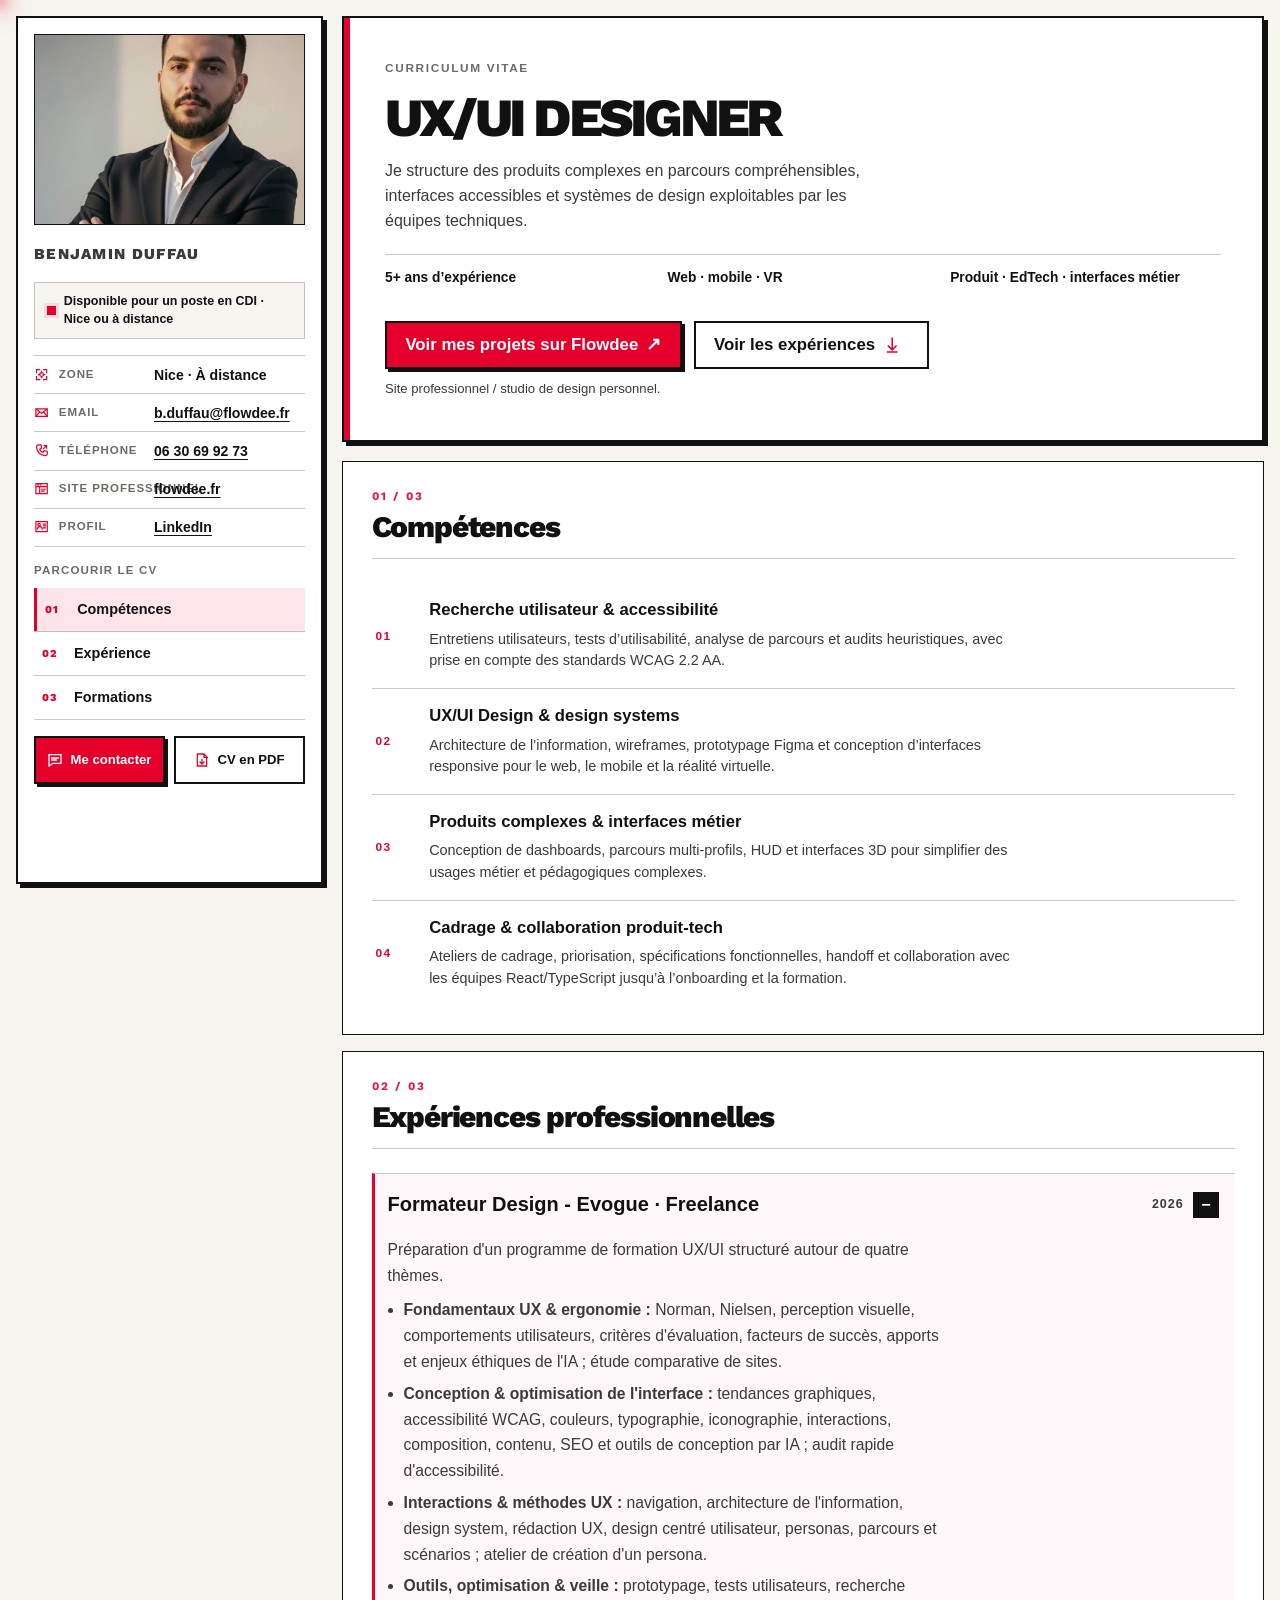
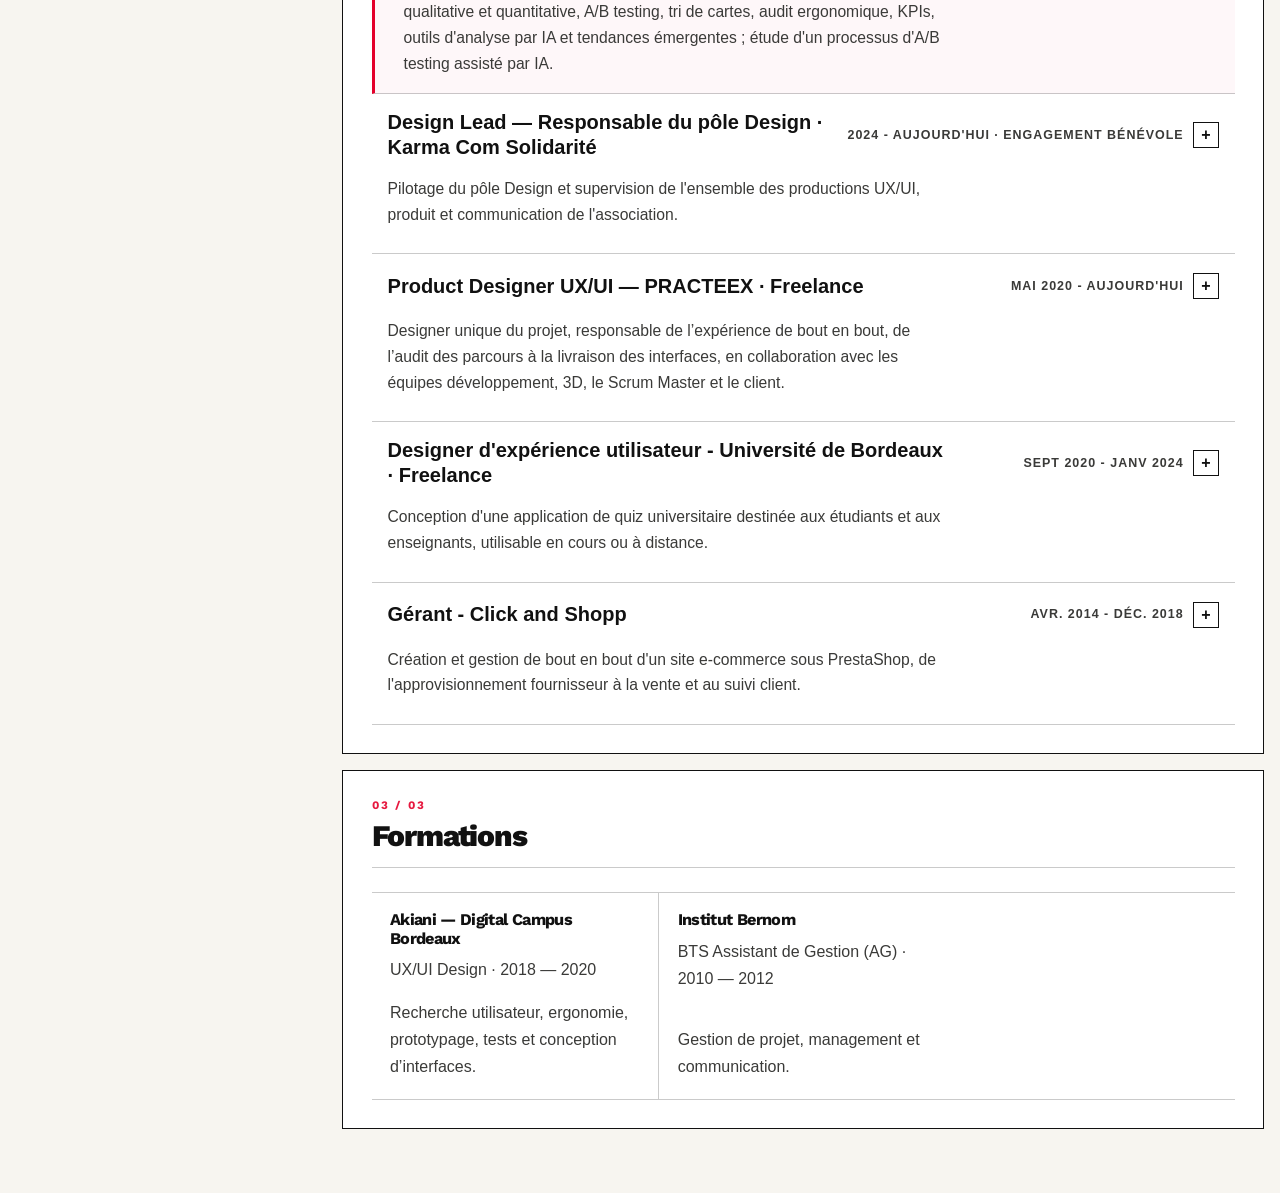
==== commit 74461111: "copy: rename hero eyebrow from Profil professionnel to Curriculum vitae" ====
--- a/index.html
+++ b/index.html
@@ -169,7 +169,7 @@
     <div class="bento-grid">
     <section class="hero-content profile-summary reveal bento-card bento-hero-card motion-sequence" aria-labelledby="profile-summary-title">
       <div class="hero-text">
-        <p class="eyebrow motion-fade-up motion-delay-1">Profil professionnel</p>
+        <p class="eyebrow motion-fade-up motion-delay-1">Curriculum vitae</p>
         <h1 id="profile-summary-title" class="profile-summary__title motion-fade-up motion-delay-2">UX/UI DESIGNER</h1>
         <p class="intro motion-fade-up motion-delay-3">
           Je structure des produits complexes en parcours compréhensibles, interfaces accessibles et systèmes de design exploitables par les équipes techniques.
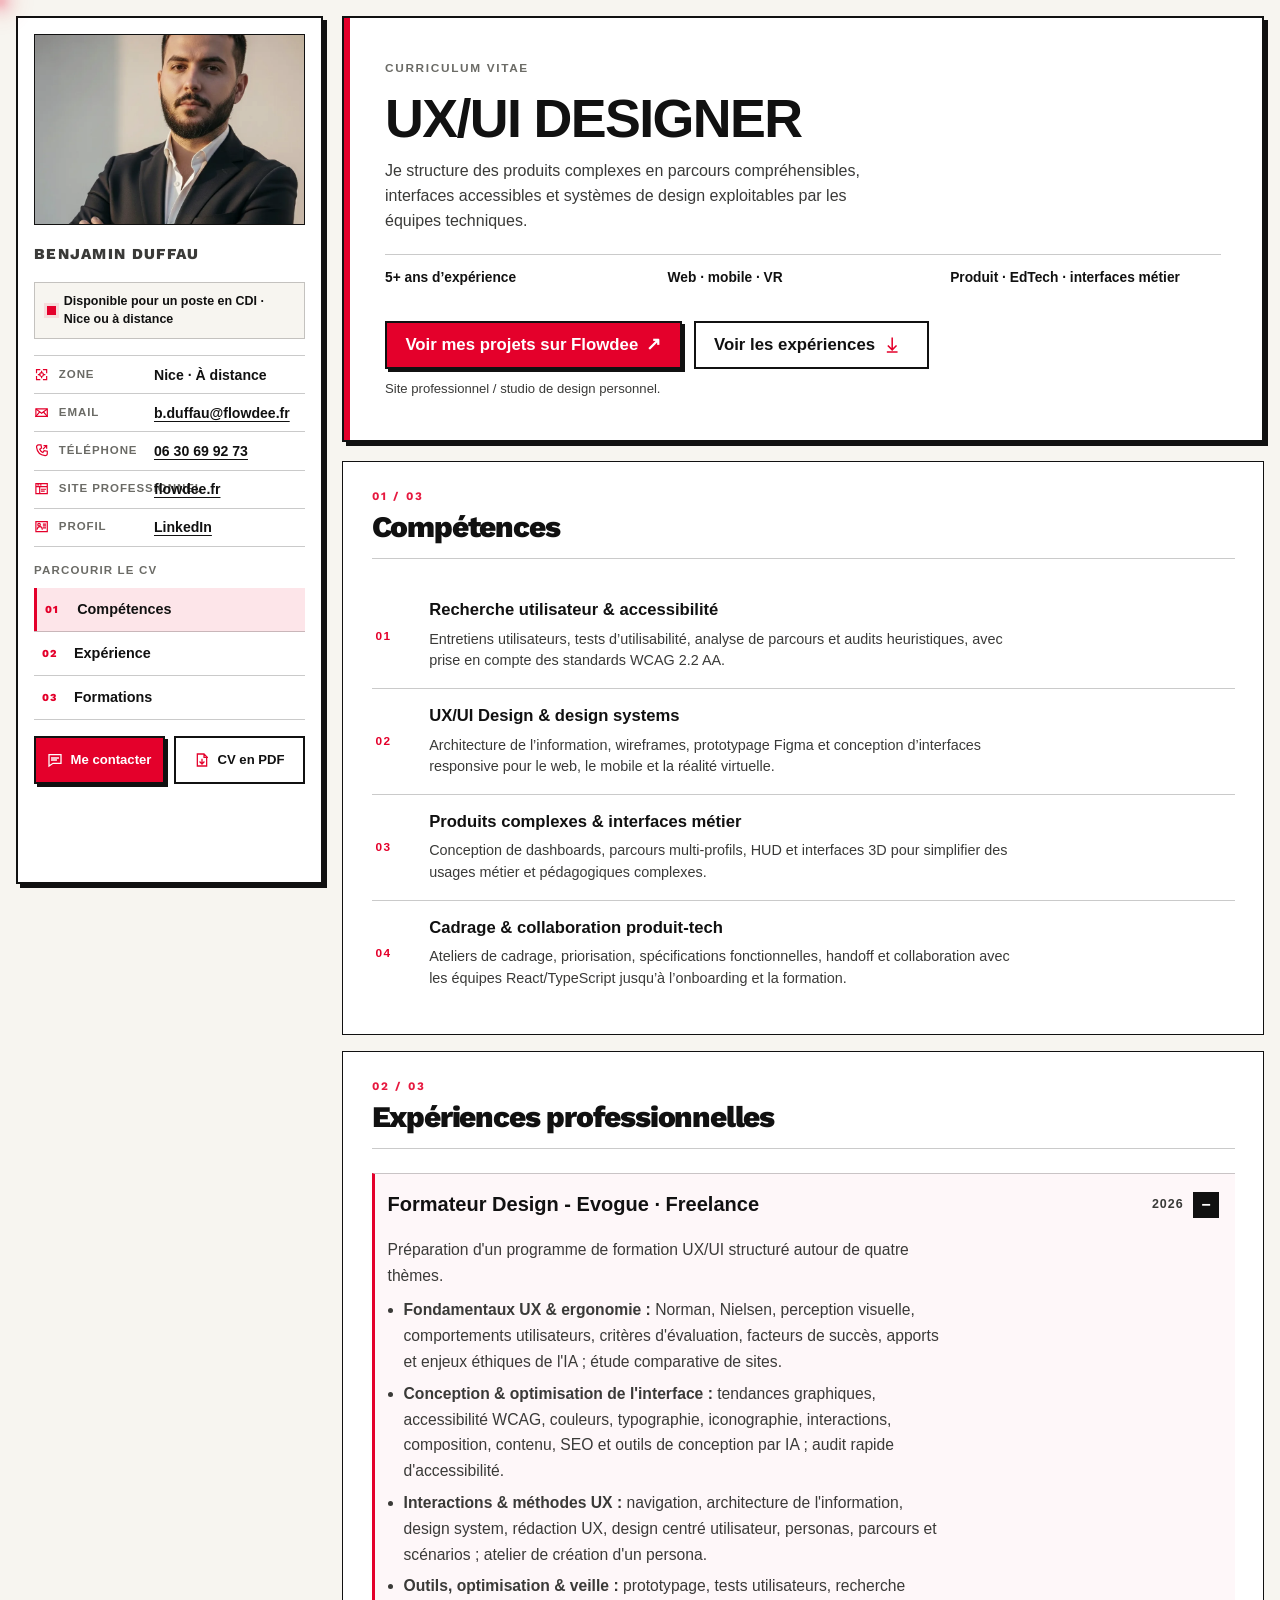
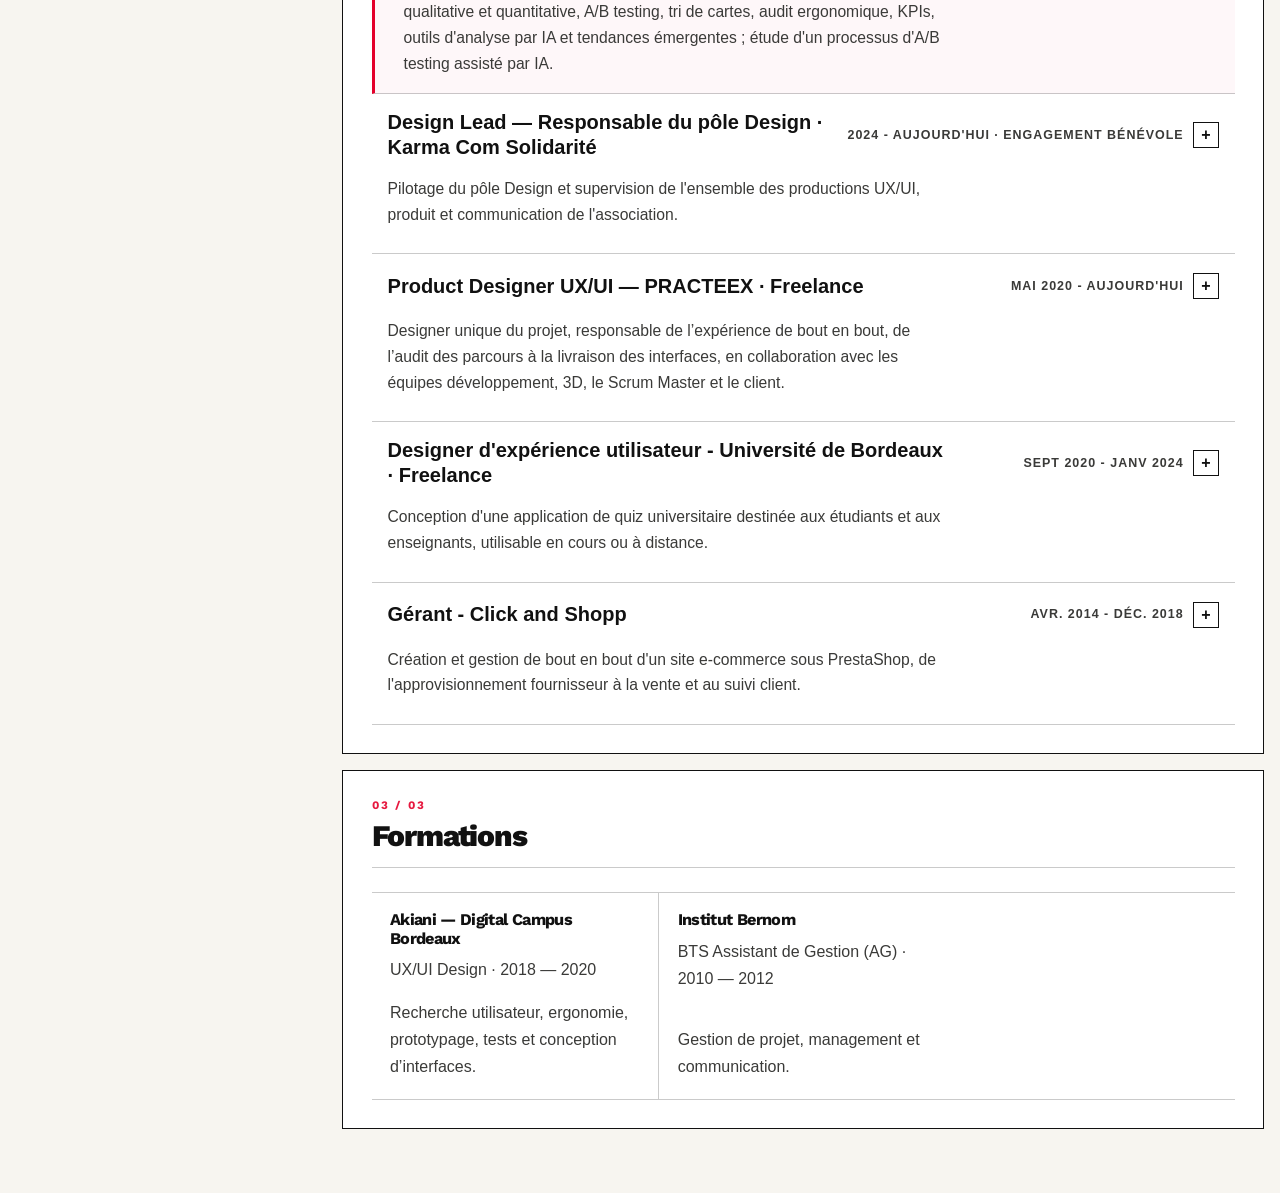
==== commit e068e3c0: "style: switch hero H1 to Satoshi with looser tracking for a cleaner look" ====
--- a/index.html
+++ b/index.html
@@ -27,7 +27,7 @@
   <link rel="preconnect" href="https://fonts.gstatic.com" crossorigin>
   <link href="https://fonts.googleapis.com/css2?family=Work+Sans:wght@400;500;600;700;800&display=swap" rel="stylesheet">
   <link href="https://fonts.cdnfonts.com/css/satoshi" rel="stylesheet">
-  <link rel="stylesheet" href="./styles.css?v=20260730cv35">
+  <link rel="stylesheet" href="./styles.css?v=20260827cv36">
   <script type="application/ld+json">
   {
     "@context": "https://schema.org",
--- a/styles.css
+++ b/styles.css
@@ -6371,10 +6371,11 @@
 .profile-summary__title {
   max-width: 17ch;
   margin: 0;
-  font-family: "Work Sans", "Segoe UI", sans-serif;
+  font-family: "Satoshi", "Segoe UI", sans-serif;
+  font-weight: 700;
   font-size: clamp(2.35rem, 5vw, 4.75rem);
   line-height: 0.98;
-  letter-spacing: -0.07em;
+  letter-spacing: -0.03em;
   text-wrap: balance;
 }
 
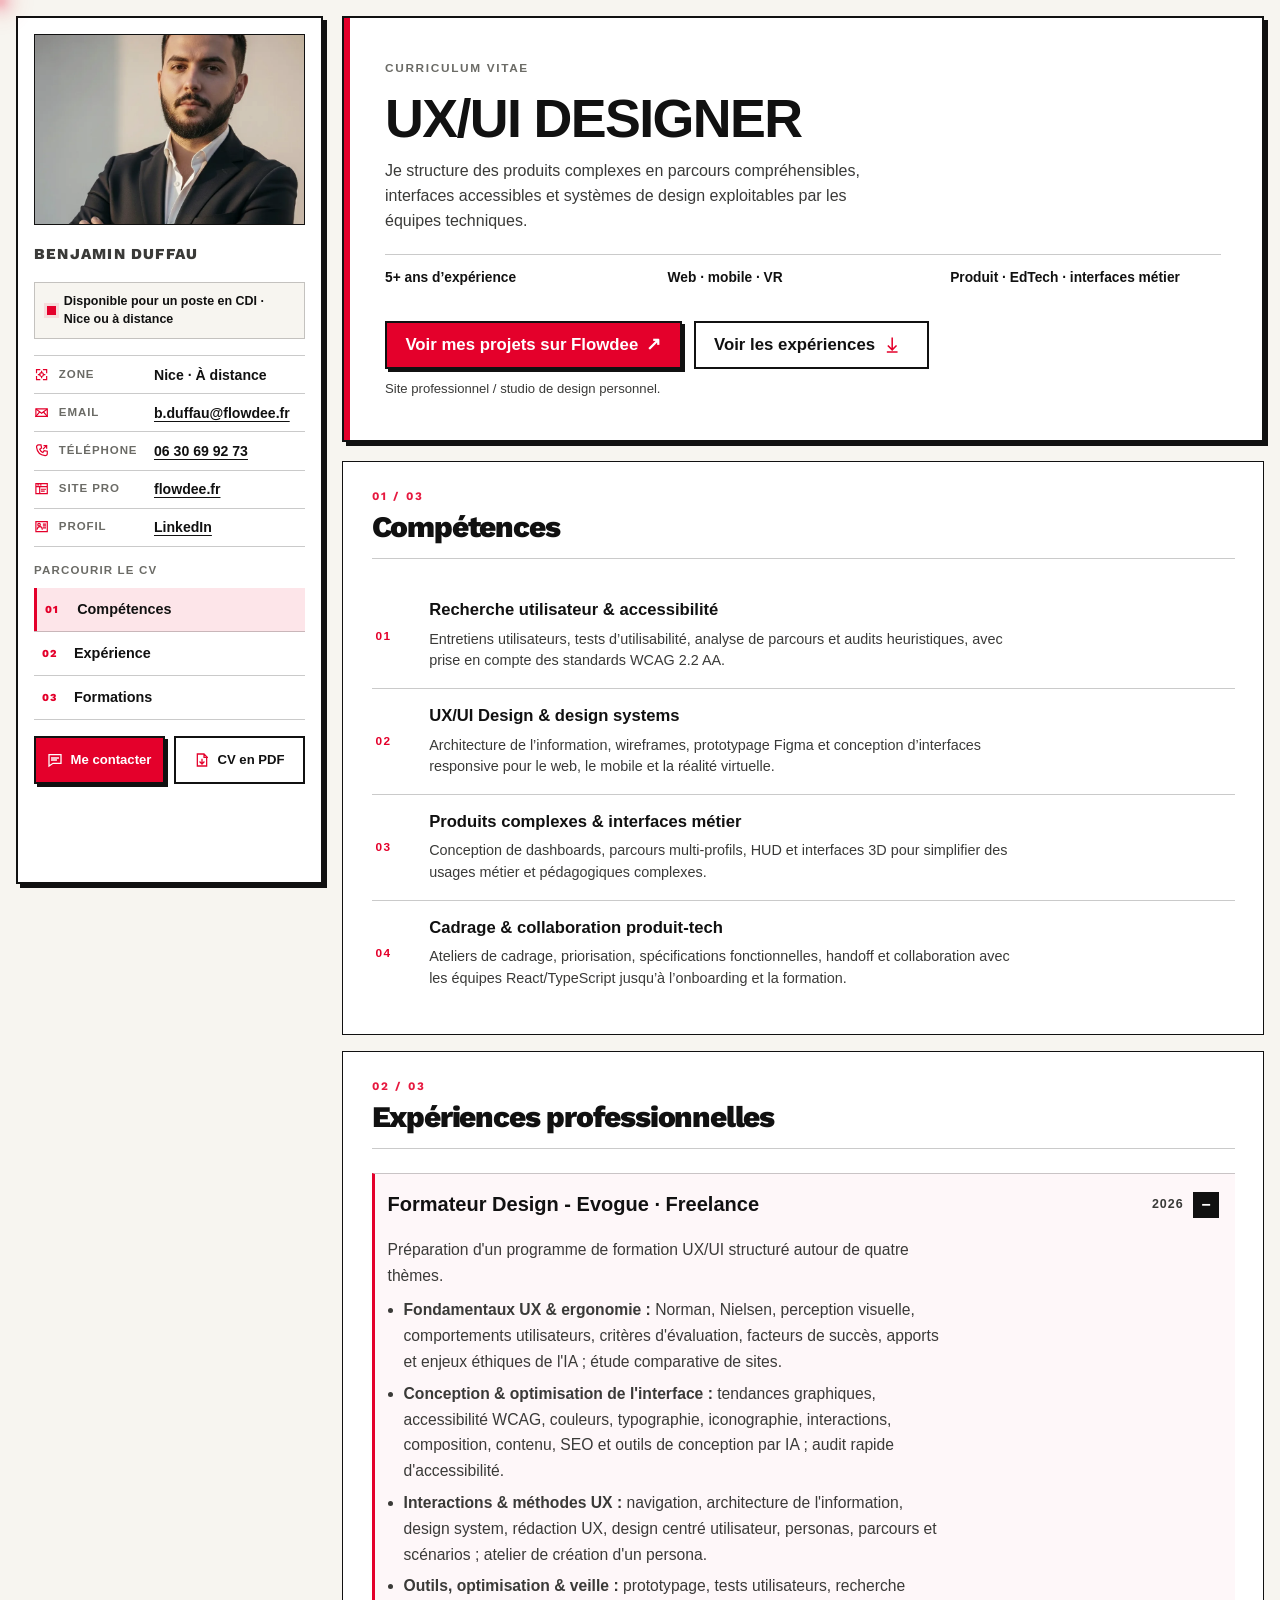
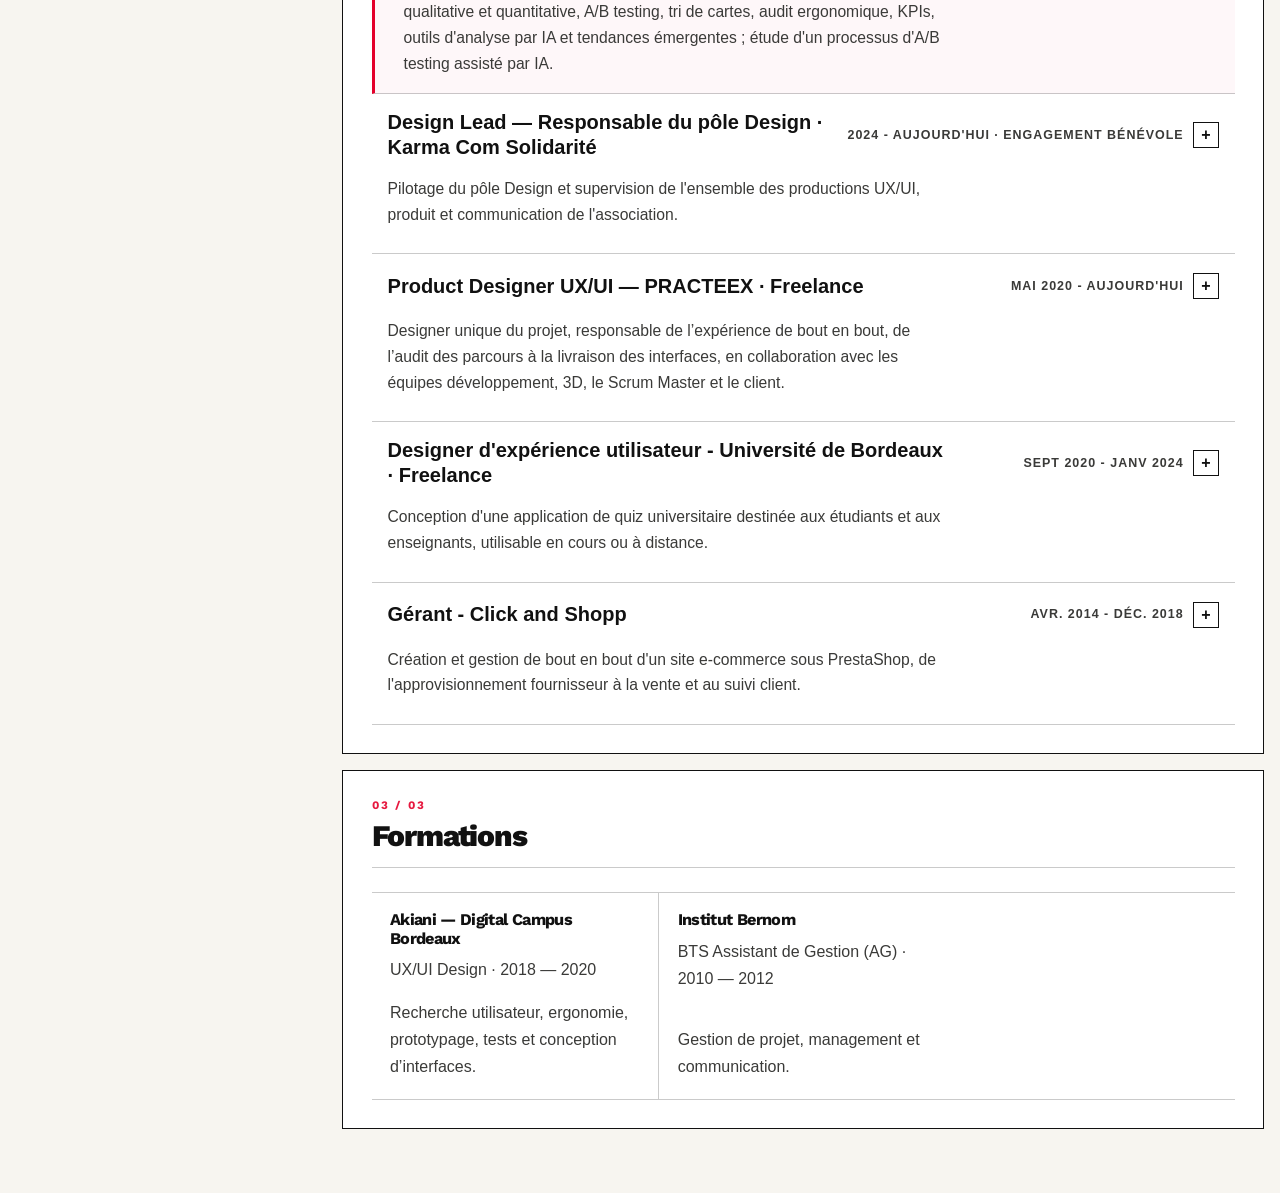
==== commit 2c109d9d: "fix: shorten sidebar site label to prevent overlap, tune name size increase" ====
--- a/index.html
+++ b/index.html
@@ -27,7 +27,7 @@
   <link rel="preconnect" href="https://fonts.gstatic.com" crossorigin>
   <link href="https://fonts.googleapis.com/css2?family=Work+Sans:wght@400;500;600;700;800&display=swap" rel="stylesheet">
   <link href="https://fonts.cdnfonts.com/css/satoshi" rel="stylesheet">
-  <link rel="stylesheet" href="./styles.css?v=20260827cv36">
+  <link rel="stylesheet" href="./styles.css?v=20260827cv37">
   <script type="application/ld+json">
   {
     "@context": "https://schema.org",
@@ -148,7 +148,7 @@
           </div>
           <div>
             <svg class="ui-icon ui-icon--meta" aria-hidden="true"><use href="#icon-interface"></use></svg>
-            <span>Site professionnel</span>
+            <span>Site pro</span>
             <a href="https://flowdee.fr" target="_blank" rel="noopener noreferrer">flowdee.fr</a>
           </div>
           <div>
--- a/styles.css
+++ b/styles.css
@@ -7484,8 +7484,8 @@
 /* Identity emphasis: stronger name contrast and a taller portrait crop. */
 .cv-sidebar__name {
   color: var(--text);
-  font-size: 0.92rem;
-  letter-spacing: 0.085em;
+  font-size: 1rem;
+  letter-spacing: 0.08em;
 }
 
 @media (min-width: 1101px) {
@@ -7502,13 +7502,13 @@
   }
 
   .cv-sidebar__name {
-    font-size: 0.86rem;
+    font-size: 0.92rem;
   }
 }
 
 @media (max-width: 560px) {
   .cv-sidebar__name {
-    font-size: 0.8rem;
-    letter-spacing: 0.07em;
-  }
-}
+    font-size: 0.85rem;
+    letter-spacing: 0.065em;
+  }
+}
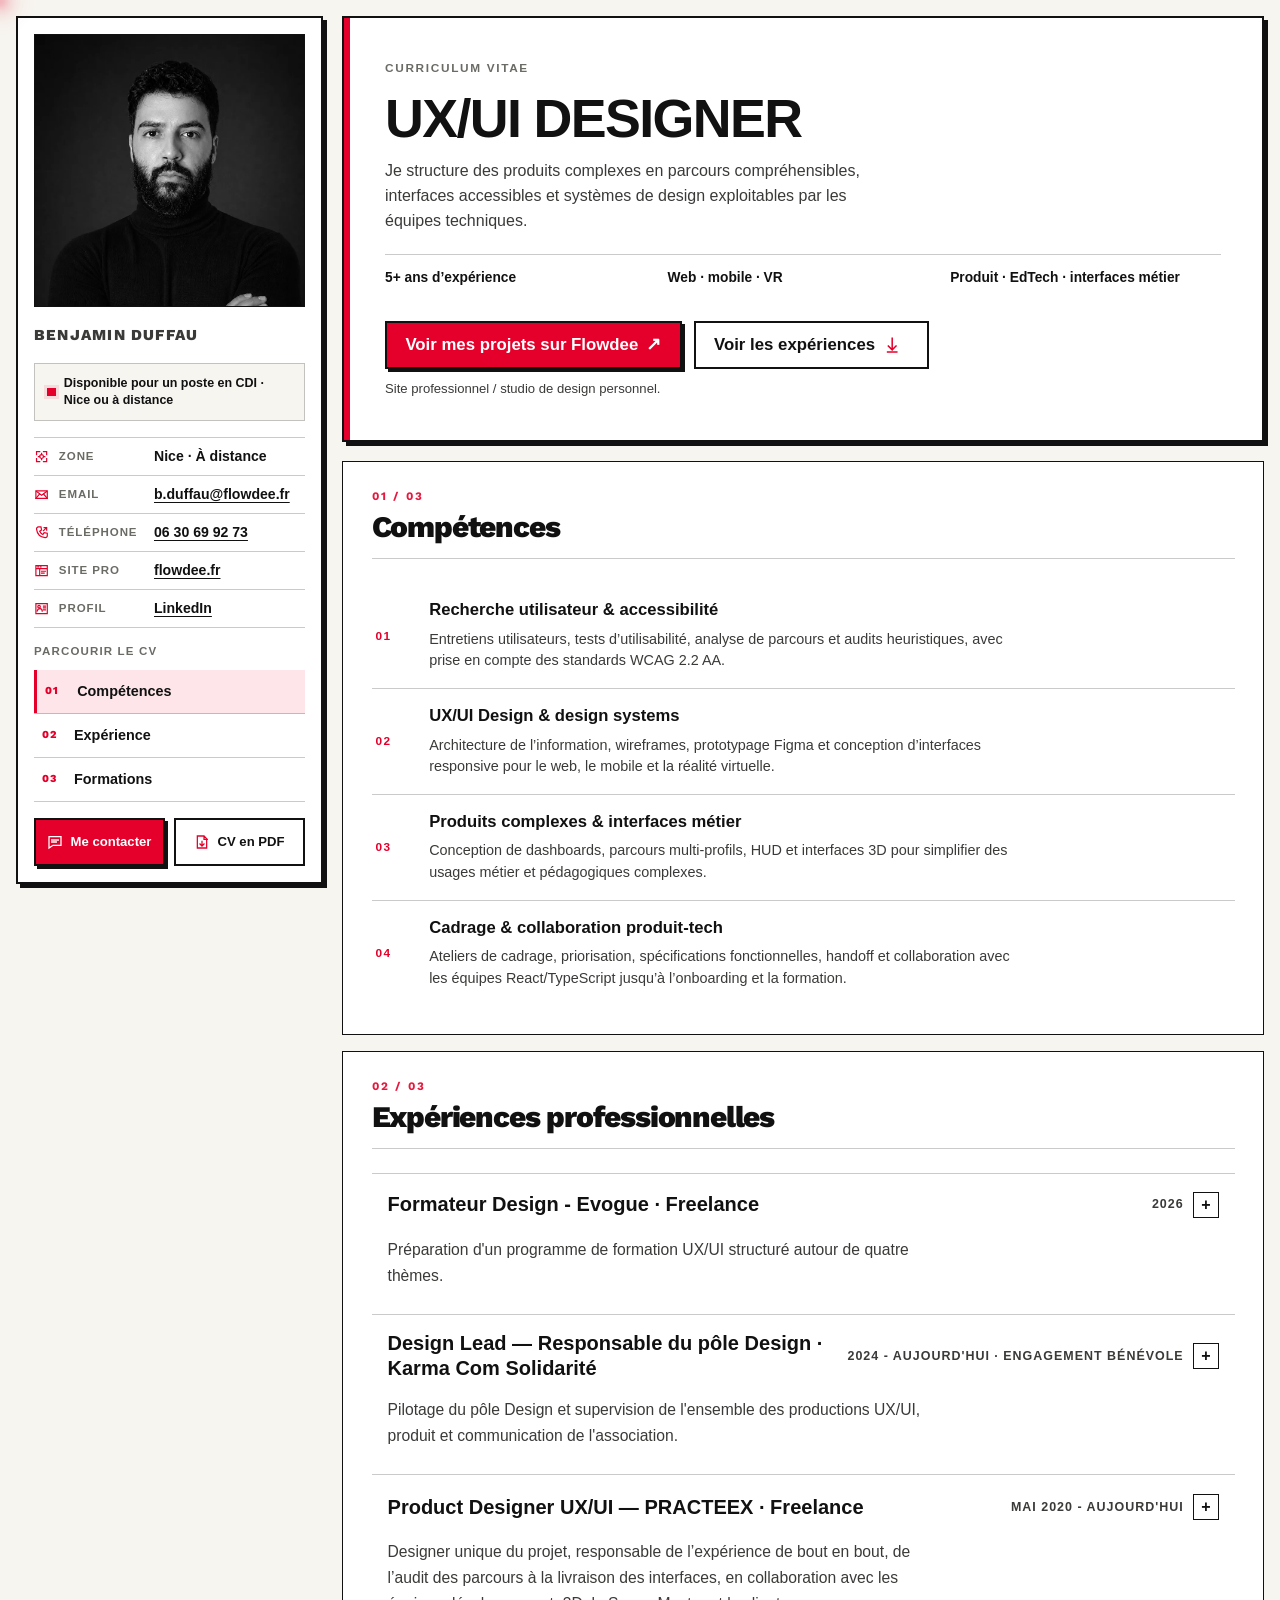
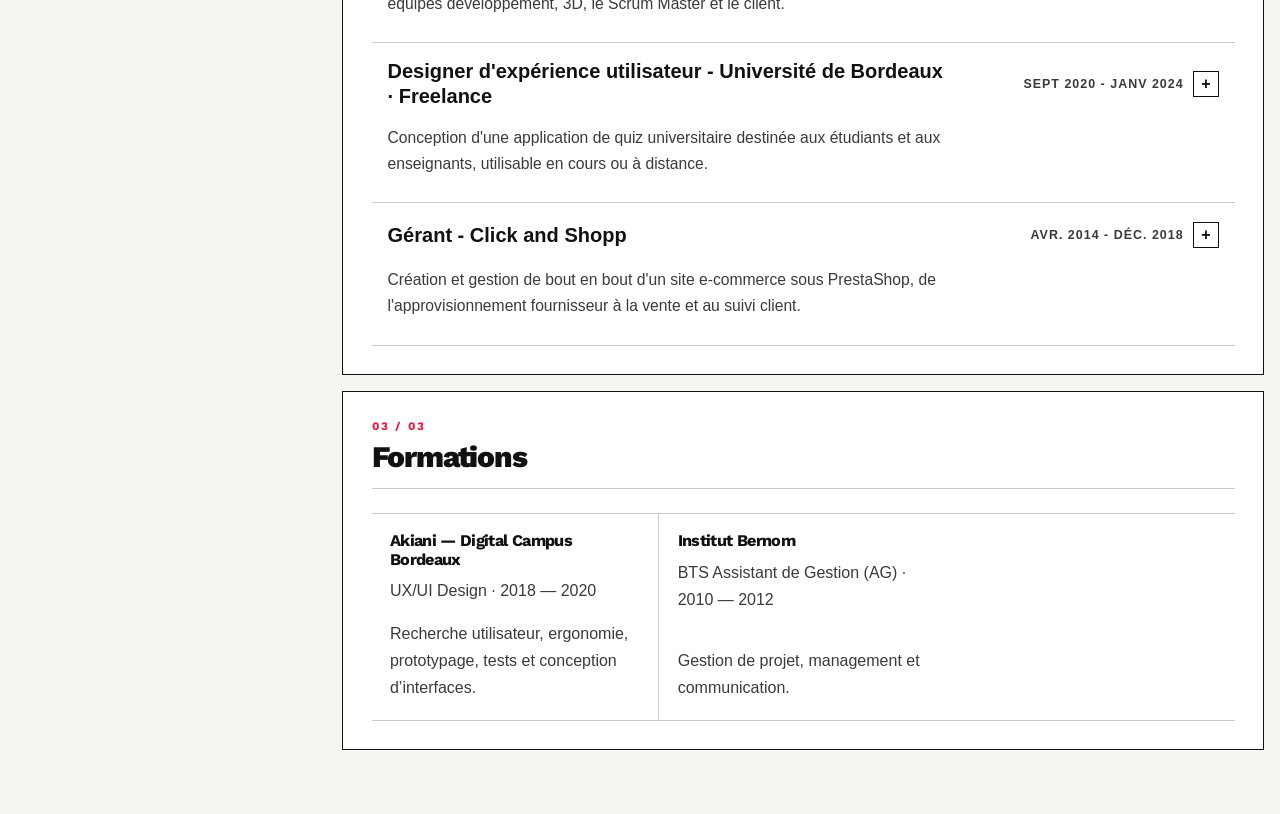
==== commit a2baa093: "fix: rebumper les chaines de version (cache navigateur perime) Cinq commits ont modifie styles.css d" ====
--- a/index.html
+++ b/index.html
@@ -22,12 +22,12 @@
   <meta name="twitter:title" content="Benjamin Duffau — UX/UI DESIGNER">
   <meta name="twitter:description" content="Parcours, design systems et décisions design alignées avec les enjeux business.">
   <meta name="twitter:image" content="https://cvduffau.netlify.app/assets/og-image.jpg">
-  <link rel="preload" as="image" href="./assets/portrait.webp">
+  <link rel="preload" as="image" href="./assets/portrait.webp?v=20260901">
   <link rel="preconnect" href="https://fonts.googleapis.com">
   <link rel="preconnect" href="https://fonts.gstatic.com" crossorigin>
   <link href="https://fonts.googleapis.com/css2?family=Work+Sans:wght@400;500;600;700;800&display=swap" rel="stylesheet">
   <link href="https://fonts.cdnfonts.com/css/satoshi" rel="stylesheet">
-  <link rel="stylesheet" href="./styles.css?v=20260827cv37">
+  <link rel="stylesheet" href="./styles.css?v=20260902cv38">
   <script type="application/ld+json">
   {
     "@context": "https://schema.org",
@@ -118,7 +118,7 @@
         </nav>
 
         <figure class="cv-sidebar__portrait">
-          <img src="./assets/portrait.webp" alt="Portrait de Benjamin Duffau">
+          <img src="./assets/portrait.webp?v=20260901" alt="Portrait de Benjamin Duffau">
         </figure>
 
         <div class="cv-sidebar__identity">
@@ -356,7 +356,7 @@
   <div class="cursor-halo" id="cursor-halo" aria-hidden="true"></div>
   <div class="cursor-dot" id="cursor-dot" aria-hidden="true"></div>
 
-  <script src="./script.js?v=20260725cv9"></script>
+  <script src="./script.js?v=20260902cv10"></script>
 </body>
 </html>
 
--- a/styles.css
+++ b/styles.css
@@ -112,6 +112,14 @@
   pointer-events: none;
   opacity: 0;
   transform: translate3d(-50%, -50%, 0);
+  /* ⚠️ AUCUNE transition sur `transform`. Le JS le réécrit à chaque frame pour
+     suivre le pointeur : une transition de 220ms animait donc CHAQUE écriture,
+     et le curseur ne pouvait jamais rattraper la souris. C'était la cause du
+     curseur mou, y compris pour le point censé être exact.
+     Le grossissement au survol passe par la propriété `scale`, indépendante de
+     `transform` : elle peut être animée sans entrer en conflit avec la position
+     écrite en ligne. */
+  will-change: transform;
   transition:
     opacity 0.22s ease,
     width 0.28s cubic-bezier(0.22, 1, 0.36, 1),
@@ -119,7 +127,7 @@
     background-color 0.22s ease,
     border-color 0.22s ease,
     box-shadow 0.22s ease,
-    transform 0.22s ease;
+    scale 0.18s cubic-bezier(0.22, 1, 0.36, 1);
 }
 
 .cursor-halo {
@@ -128,7 +136,9 @@
   border: 1px solid rgba(216, 216, 212, 0.32);
   border-radius: 999px;
   background: radial-gradient(circle, color-mix(in srgb, var(--focus) 12%, transparent), transparent);
-  backdrop-filter: blur(4px);
+  /* `backdrop-filter: blur(4px)` retiré : il forçait un instantané de
+     l'arrière-plan à chaque frame de déplacement, pour un flou invisible
+     derrière un dégradé à 12 %. C'est la propriété la plus coûteuse à animer. */
   box-shadow: 0 0 0 1px rgba(255, 255, 255, 0.04);
 }
 
@@ -153,8 +163,11 @@
   box-shadow: 0 0 34px color-mix(in srgb, var(--primary) 16%, transparent);
 }
 
+/* `scale` et non `transform` : le JS écrit `style.transform` en ligne à chaque
+   frame, et un style en ligne bat la feuille de style. Ces deux états n'ont
+   donc JAMAIS été visibles depuis que le curseur suit le pointeur. */
 body.cursor-hovering .cursor-dot {
-  transform: translate3d(-50%, -50%, 0) scale(1.4);
+  scale: 1.4;
   background: color-mix(in srgb, var(--primary) 32%, white);
 }
 
@@ -164,7 +177,7 @@
 }
 
 body.cursor-pressing .cursor-dot {
-  transform: translate3d(-50%, -50%, 0) scale(0.72);
+  scale: 0.72;
 }
 
 .motion-fade-up,
@@ -935,16 +948,20 @@
   transition: border-color 0.22s ease, background-color 0.22s ease, box-shadow 0.22s ease;
 }
 
+/* `.is-active` ne décore plus la carte : il ne marque que le poste courant
+   pour la frise et sa barre de progression. Il partageait ces sept règles avec
+   `.open`, si bien qu'un poste FERMÉ mais courant gardait le fond rosé et le
+   filet d'accent — une asymétrie visible entre des postes de même poids, à
+   l'état neutre (demande Benji, 2026-09-02). Seul `.open` décore désormais,
+   plus les états d'interaction `:hover` et `:focus-within`. */
 .timeline-item:hover,
 .timeline-item:focus-within,
-.timeline-item.is-active,
 .timeline-item.open {
   transform: translateY(-1px);
 }
 
 .timeline-item:hover::after,
 .timeline-item:focus-within::after,
-.timeline-item.is-active::after,
 .timeline-item.open::after {
   border-color: color-mix(in srgb, var(--primary) 36%, rgba(222, 221, 216, 0.22));
   background:
@@ -956,7 +973,6 @@
     0 0 0 1px color-mix(in srgb, var(--primary) 14%, transparent);
 }
 
-.timeline-item.is-active::before,
 .timeline-item.open::before {
   transform: scale(1.18);
   background: color-mix(in srgb, var(--focus) 78%, white);
@@ -1046,8 +1062,10 @@
   margin-top: 0.35rem;
 }
 
-.timeline-item.open .item-content ul,
-.timeline-item.is-active .item-content ul {
+/* Seul `.open` déplie. `.is-active` ne marque que le poste courant : il
+   partageait cette règle, si bien qu'un poste rendu actif s'ouvrait sans que
+   personne ne l'ait demandé — y compris à l'initialisation. */
+.timeline-item.open .item-content ul {
   max-height: 64rem;
   opacity: 1;
   transform: translateY(0);
@@ -4203,7 +4221,6 @@
 }
 .timeline-item:hover::after,
 .timeline-item:focus-within::after,
-.timeline-item.is-active::after,
 .timeline-item.open::after {
   border-color: var(--primary) !important;
   box-shadow: 8px 8px 0 var(--primary) !important;
@@ -5550,7 +5567,6 @@
 .timeline-item,
 .timeline-item:hover,
 .timeline-item:focus-within,
-.timeline-item.is-active,
 .timeline-item.open {
   transform: none !important;
   box-shadow: none !important;
@@ -5559,7 +5575,6 @@
 .timeline-item::after,
 .timeline-item:hover::after,
 .timeline-item:focus-within::after,
-.timeline-item.is-active::after,
 .timeline-item.open::after {
   border: 0 !important;
   border-bottom: var(--border-width-structure) solid var(--line-subtle) !important;
@@ -5576,7 +5591,6 @@
   background: color-mix(in srgb, var(--bg) 56%, white) !important;
 }
 
-.timeline-item.is-active::after,
 .timeline-item.open::after {
   border-left: 3px solid var(--primary) !important;
   background: color-mix(in srgb, var(--primary) 3%, white) !important;
@@ -6130,7 +6144,8 @@
 .cv-sidebar__portrait img {
   display: block;
   width: 100%;
-  height: clamp(9.5rem, 17vh, 11.5rem);
+  aspect-ratio: 4 / 5;
+  height: auto;
   object-fit: cover;
   object-position: center 24%;
   filter: saturate(0.88) contrast(1.02);
@@ -6483,10 +6498,6 @@
     padding: 0.85rem;
   }
 
-  .cv-sidebar__portrait img {
-    height: 8.75rem;
-  }
-
   .cv-sidebar__identity h1 {
     font-size: 2.2rem;
   }
@@ -6515,13 +6526,14 @@
     position: relative;
     top: auto;
     display: grid;
-    grid-template-columns: 8.5rem minmax(0, 1fr);
+    grid-template-columns: minmax(0, 1fr);
     grid-template-areas:
-      "nav nav"
-      "portrait identity"
-      "portrait status"
-      "contact contact"
-      "actions actions";
+      "nav"
+      "portrait"
+      "identity"
+      "status"
+      "contact"
+      "actions";
     gap: 0.8rem 1rem;
     max-height: none;
     overflow: visible;
@@ -6604,17 +6616,10 @@
 
   .cv-sidebar__portrait {
     grid-area: portrait;
-    align-self: stretch;
-  }
-
-  .cv-sidebar__portrait img {
-    height: 100%;
-    min-height: 10rem;
   }
 
   .cv-sidebar__identity {
     grid-area: identity;
-    align-self: end;
   }
 
   .cv-sidebar__identity h1 {
@@ -6675,14 +6680,12 @@
   }
 
   .cv-sidebar__panel {
-    grid-template-columns: 5.8rem minmax(0, 1fr);
     gap: 0.7rem 0.8rem;
     padding: 0.75rem;
     box-shadow: 3px 3px 0 var(--border);
   }
 
   .cv-sidebar__portrait img {
-    min-height: 7.6rem;
     object-position: center 20%;
   }
 
@@ -6981,10 +6984,6 @@
     gap: 0.65rem;
   }
 
-  .cv-sidebar__portrait img {
-    height: 8rem;
-  }
-
   .cv-sidebar__identity h1 {
     font-size: 2.05rem;
   }
@@ -7143,10 +7142,6 @@
 }
 
 @media (min-width: 921px) and (max-width: 1100px) {
-  .cv-sidebar__portrait img {
-    height: 7.6rem;
-  }
-
   .cv-sidebar__identity h1 {
     font-size: 2.15rem;
   }
@@ -7188,28 +7183,6 @@
 }
 
 @media (max-width: 360px) {
-  .cv-sidebar__panel {
-    grid-template-columns: 5.4rem minmax(0, 1fr);
-    grid-template-areas:
-      "nav nav"
-      "portrait identity"
-      "status status"
-      "contact contact"
-      "actions actions";
-  }
-
-  .cv-sidebar__portrait {
-    align-self: stretch;
-  }
-
-  .cv-sidebar__portrait img {
-    min-height: 9.25rem;
-  }
-
-  .cv-sidebar__identity {
-    align-self: center;
-  }
-
   .cv-sidebar__identity h1 {
     font-size: clamp(1.8rem, 9.4vw, 2.15rem);
   }
@@ -7490,14 +7463,12 @@
 
 @media (min-width: 1101px) {
   .cv-sidebar__portrait img {
-    height: clamp(11.75rem, 21vh, 13.75rem);
     object-position: center 20%;
   }
 }
 
 @media (min-width: 921px) and (max-width: 1100px) {
   .cv-sidebar__portrait img {
-    height: 9.5rem;
     object-position: center 20%;
   }
 
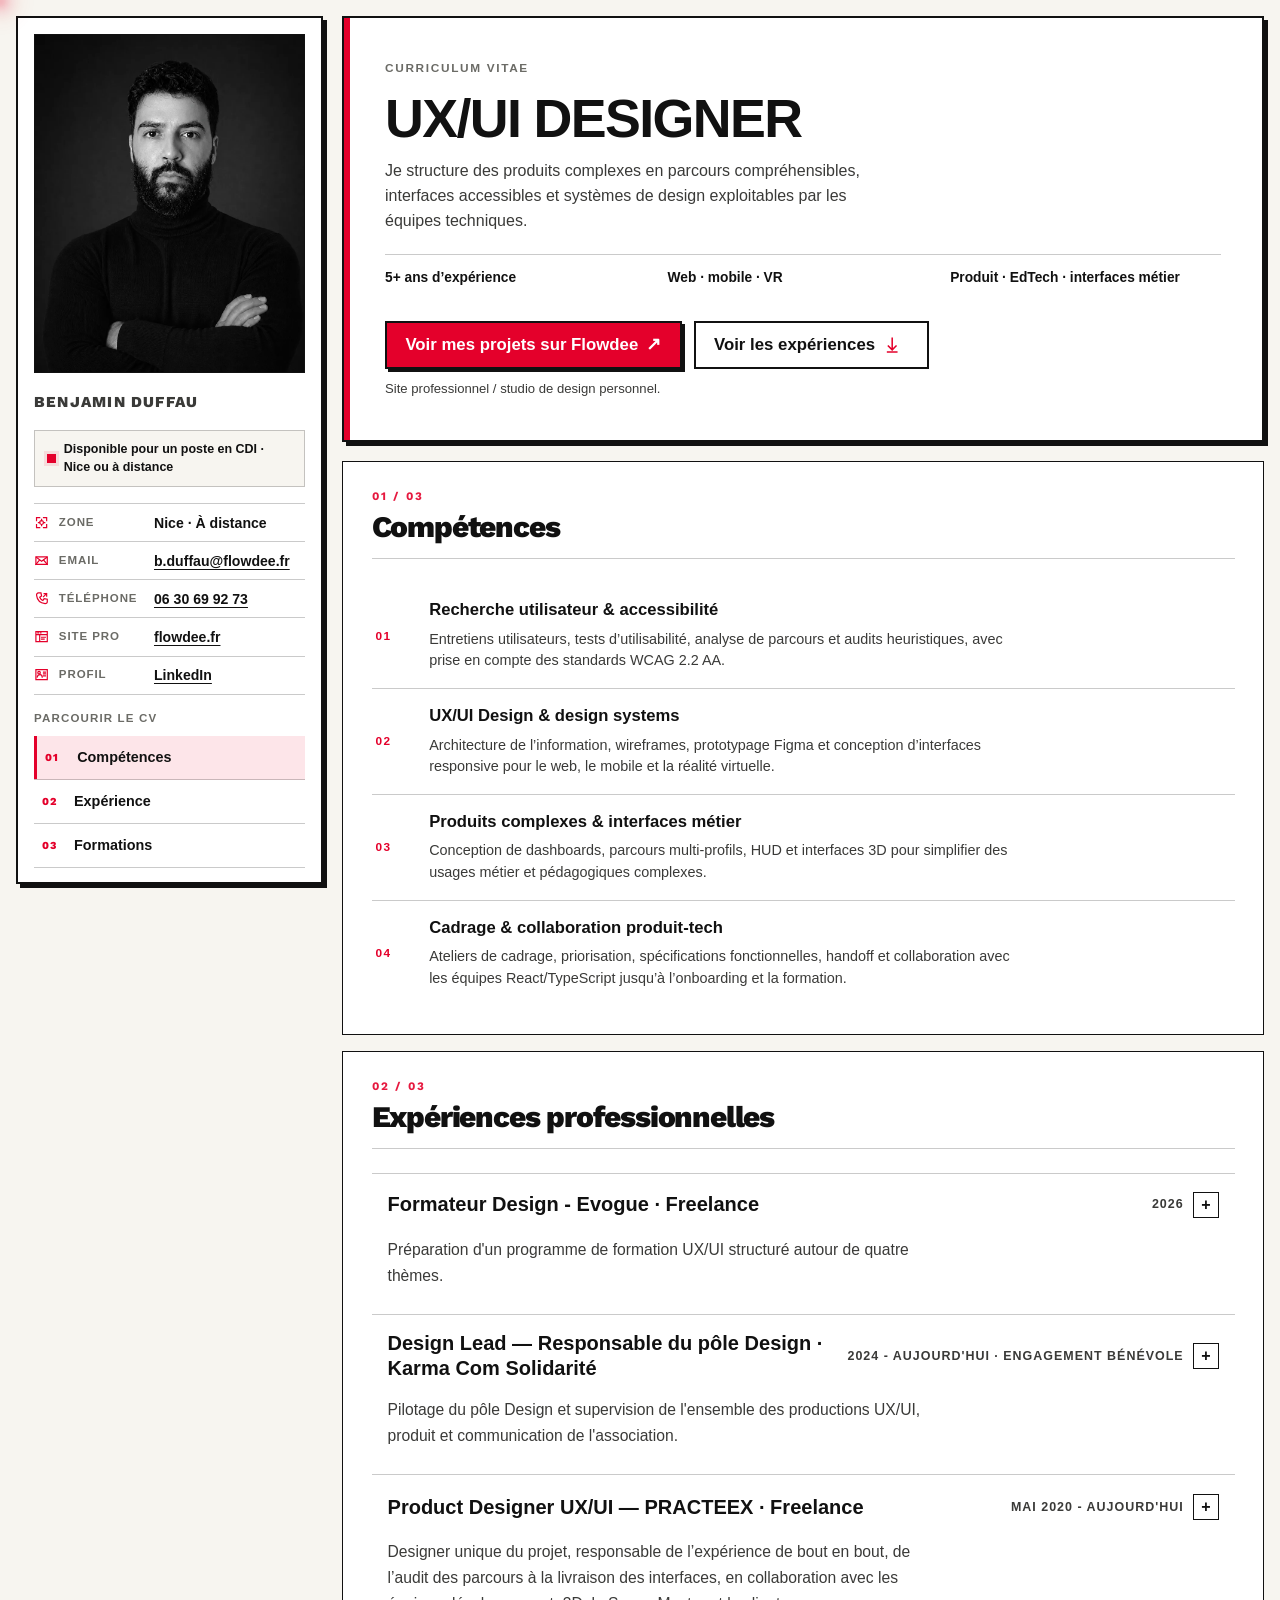
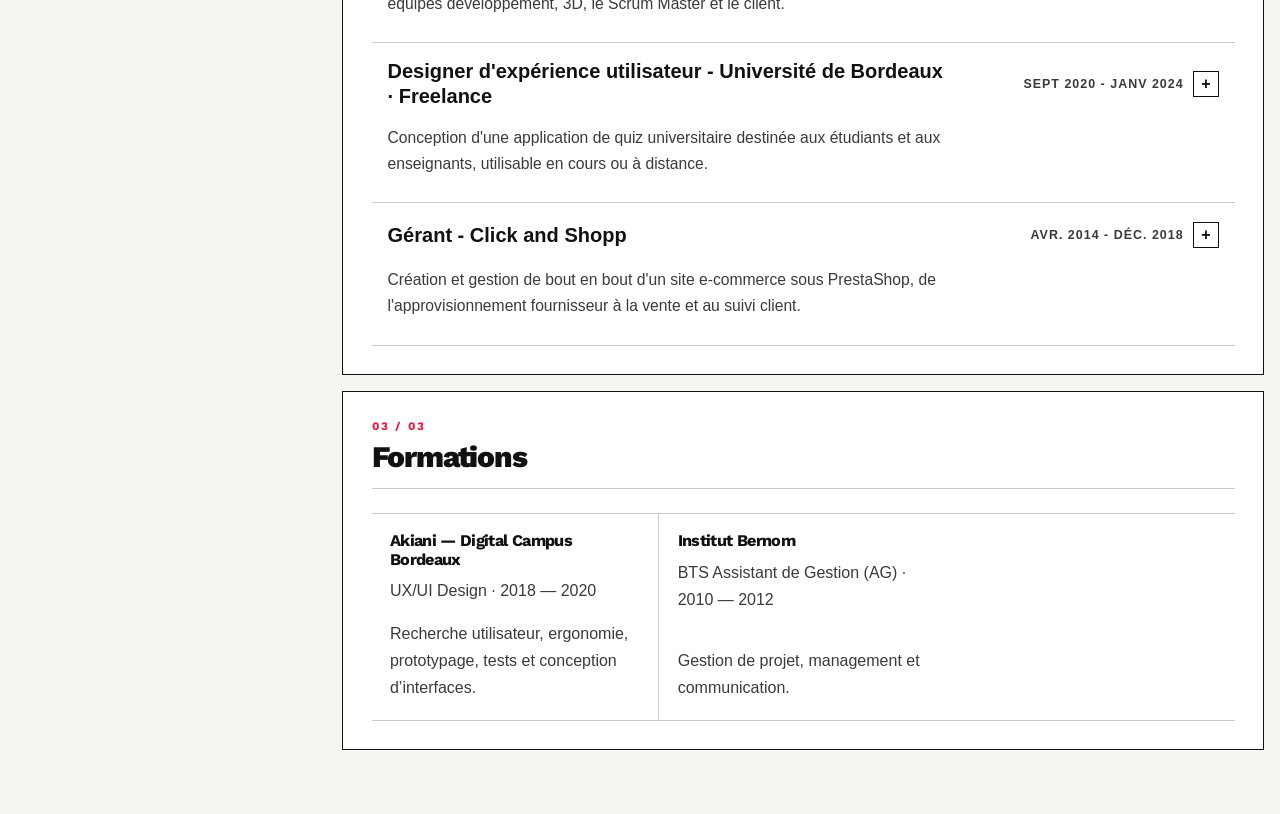
==== commit e3b31aab: "fix: le portrait n'est plus rogne par la compression du panneau Benji voyait la photo cadree sur la " ====
--- a/index.html
+++ b/index.html
@@ -27,7 +27,7 @@
   <link rel="preconnect" href="https://fonts.gstatic.com" crossorigin>
   <link href="https://fonts.googleapis.com/css2?family=Work+Sans:wght@400;500;600;700;800&display=swap" rel="stylesheet">
   <link href="https://fonts.cdnfonts.com/css/satoshi" rel="stylesheet">
-  <link rel="stylesheet" href="./styles.css?v=20260902cv38">
+  <link rel="stylesheet" href="./styles.css?v=20260902cv39">
   <script type="application/ld+json">
   {
     "@context": "https://schema.org",
--- a/styles.css
+++ b/styles.css
@@ -6136,6 +6136,28 @@
 .cv-sidebar__portrait {
   order: 1;
   margin: 0;
+
+  /* ⚠️ `flex-shrink: 0` est LOAD-BEARING. `.cv-sidebar__panel` est un flex en
+     colonne plafonné à `max-height: calc(100dvh - 2rem)`. Sans cette ligne,
+     une fenêtre un peu courte comprimait cette figure pour faire tenir le
+     contenu — et comme elle porte `overflow: hidden`, elle rognait la photo
+     par le bas, en silence.
+
+     Mesuré à 1920x870 avant correction : la figure tombait à 301x246 (paysage,
+     ratio 1.22) alors que l'image gardait sa boîte 300x375, soit 34 % du
+     portrait masqué. Piège de diagnostic : mesurer l'`img` renvoie un ratio
+     4:5 parfait et laisse croire qu'il n'y a aucune coupe. C'est la FIGURE
+     qu'il faut mesurer.
+
+     Le panneau a `overflow-y: auto` précisément pour ce cas : il défile, au
+     lieu que la photo se fasse manger. */
+  flex-shrink: 0;
+
+  /* Le ratio est porté par le CADRE, et l'image le remplit (`height: 100%` +
+     `object-fit: cover` ci-dessous). Le cadrage est donc identique à toutes
+     les hauteurs de fenêtre, au lieu de dépendre de la place restante. */
+  aspect-ratio: 4 / 5;
+
   border: var(--border-width-structure) solid var(--border);
   background: var(--bg);
   overflow: hidden;
@@ -6144,8 +6166,7 @@
 .cv-sidebar__portrait img {
   display: block;
   width: 100%;
-  aspect-ratio: 4 / 5;
-  height: auto;
+  height: 100%;
   object-fit: cover;
   object-position: center 24%;
   filter: saturate(0.88) contrast(1.02);
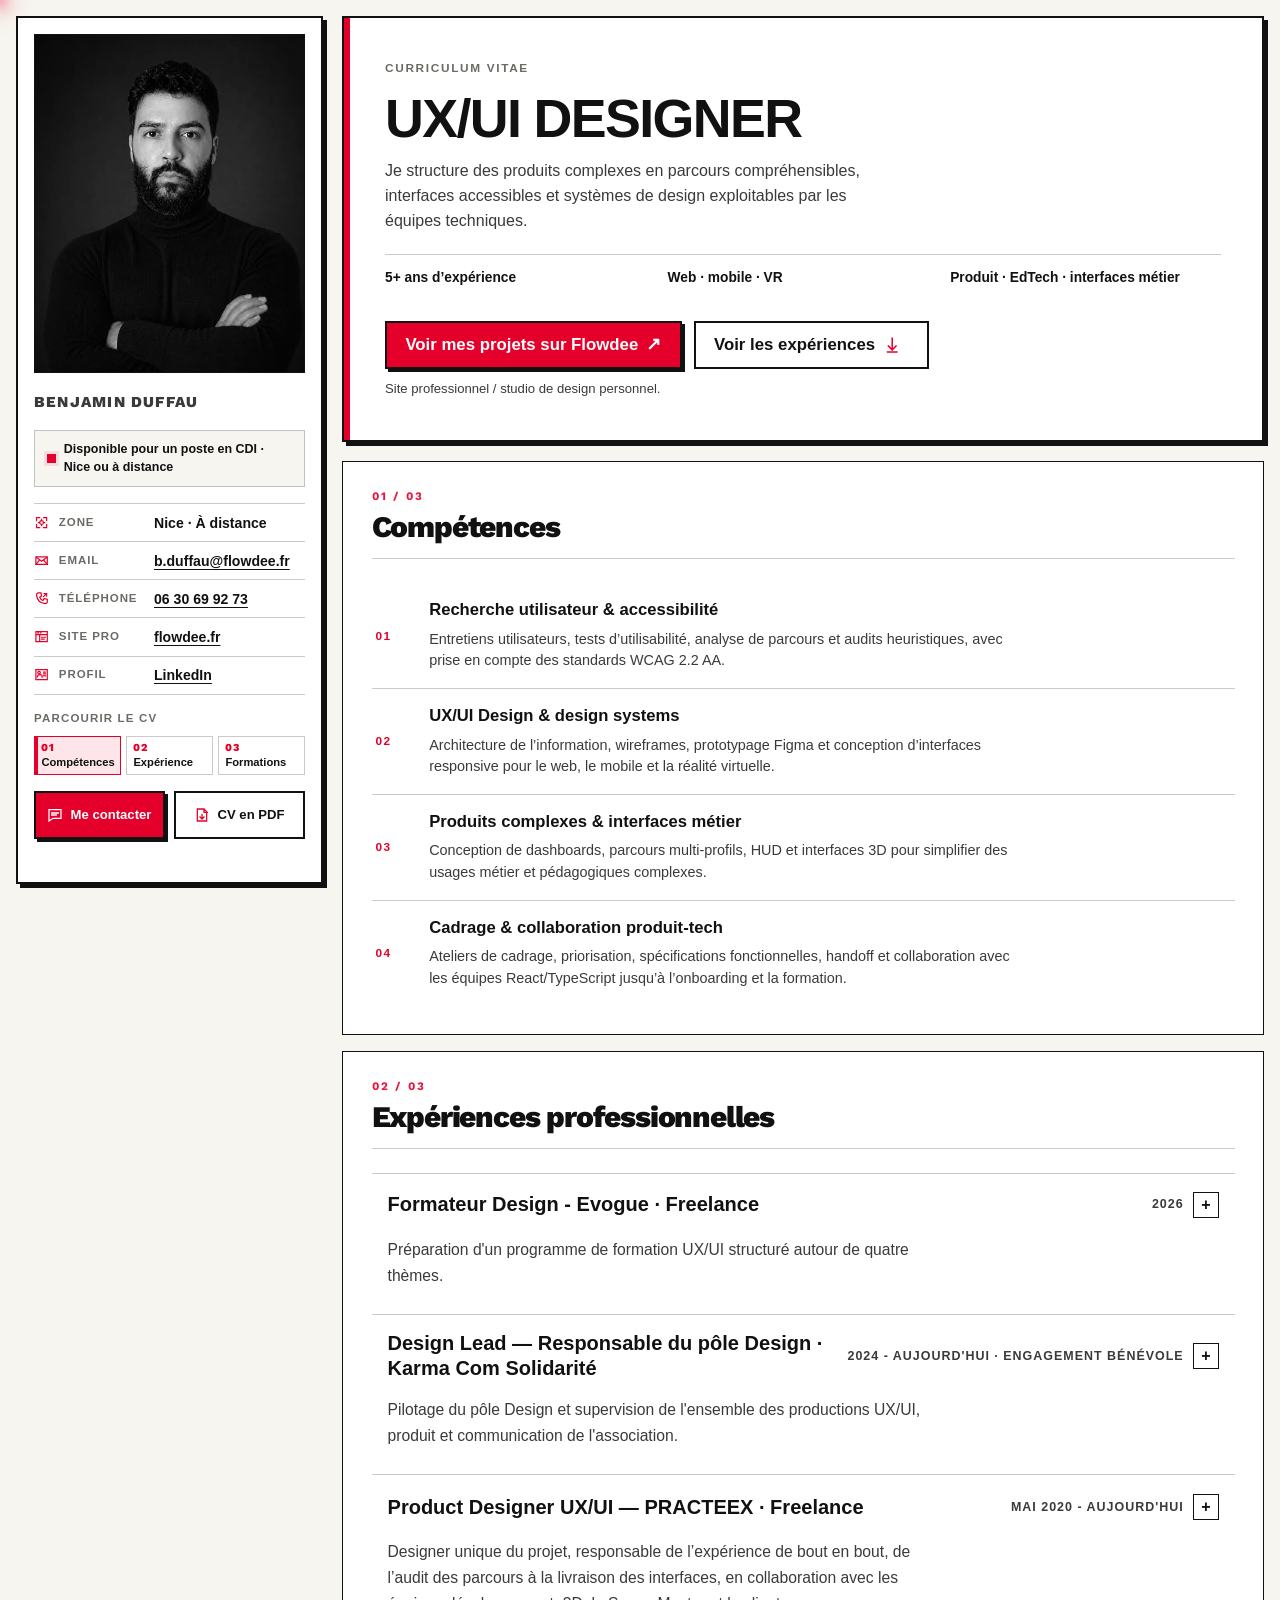
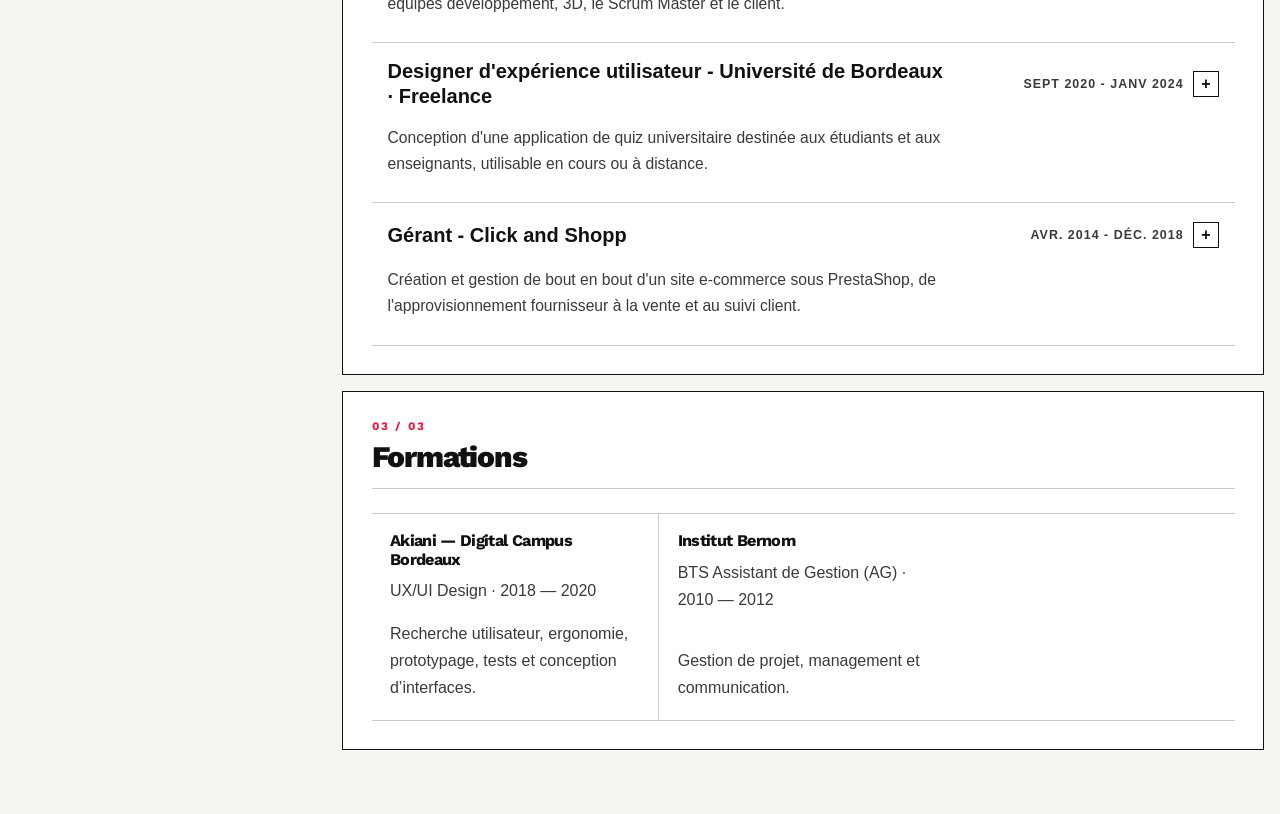
==== commit 622f6434: "feat: plus de scroll interne dans la colonne de gauche Demande de Benji, avec son arbitrage sur la m" ====
--- a/index.html
+++ b/index.html
@@ -27,7 +27,7 @@
   <link rel="preconnect" href="https://fonts.gstatic.com" crossorigin>
   <link href="https://fonts.googleapis.com/css2?family=Work+Sans:wght@400;500;600;700;800&display=swap" rel="stylesheet">
   <link href="https://fonts.cdnfonts.com/css/satoshi" rel="stylesheet">
-  <link rel="stylesheet" href="./styles.css?v=20260902cv39">
+  <link rel="stylesheet" href="./styles.css?v=20260902cv40">
   <script type="application/ld+json">
   {
     "@context": "https://schema.org",
--- a/styles.css
+++ b/styles.css
@@ -7504,3 +7504,92 @@
     letter-spacing: 0.065em;
   }
 }
+
+/* ───────────────────────────────────────────────────────────────────────────
+   SUPPRIMER LE SCROLL INTERNE DE LA COLONNE DE GAUCHE (desktop uniquement)
+   ───────────────────────────────────────────────────────────────────────────
+
+   Le problème n'existe qu'à partir de 921px : sous ce seuil le panneau repasse
+   en `position: relative` + `overflow: visible` (voir @media max-width: 920px),
+   donc il n'a pas de scroll interne. À ≥921px il porte
+   `height: calc(100dvh - 2rem)` et son contenu débordait.
+
+   Relevé à 1920x870 (panneau visible 835px, contenu 953px, soit 118px de trop) :
+     top-nav « Parcourir le CV » 158 · portrait 364 · nom 23 · statut 57 ·
+     contact 189 · boutons 48 · 5 gaps + padding 112
+   Le deuxième poste n'était pas la photo mais le sommaire, à 158px pour trois
+   entrées — et c'est le seul bloc redondant du panneau, la colonne de droite
+   numérotant déjà ces sections 01/02/03.
+
+   Deux leviers, décision de Benji du 02/09/2026 :
+     1. le sommaire passe en une rangée de trois pastilles ;
+     2. la photo reçoit un plafond exprimé en dvh — elle RÉTRÉCIT
+        proportionnellement au lieu d'être rognée, et seulement quand la
+        fenêtre est trop courte.
+   ─────────────────────────────────────────────────────────────────────────── */
+
+@media (min-width: 921px) {
+  /* 1. Sommaire compact : trois colonnes au lieu de trois lignes. */
+  .cv-sidebar .menu {
+    grid-template-columns: repeat(3, minmax(0, 1fr));
+    gap: 0.3rem;
+  }
+
+  .cv-sidebar .menu a {
+    display: flex;
+    flex-direction: column;
+    align-items: flex-start;
+    gap: 0.05rem;
+    min-height: 0;
+    padding: 0.3rem 0.4rem;
+    border: var(--border-width-structure) solid var(--line-subtle) !important;
+    font-size: 0.7rem;
+    line-height: 1.2;
+  }
+
+  /* Le décalage au survol et la pastille « ● » de l'élément courant étaient
+     dessinés pour une liste verticale : dans une pastille de 80px de large ils
+     poussent le libellé hors du cadre. La couleur suffit à marquer l'état. */
+  .cv-sidebar .menu a:hover,
+  .cv-sidebar .menu a:focus-visible,
+  .cv-sidebar .menu a[aria-current="page"] {
+    padding-left: 0.4rem;
+    border-color: var(--primary) !important;
+  }
+
+  .cv-sidebar .menu a[aria-current="page"]::after {
+    content: none;
+  }
+}
+
+@media (min-width: 921px) {
+  /* 2. Plafond de la photo, exprimé en dvh.
+
+     Le cadre garde son ratio 4:5 et l'image le remplit toujours : la photo
+     n'est JAMAIS rognée, elle devient seulement plus petite quand la fenêtre
+     est trop courte pour tout afficher. C'est l'inverse du comportement d'avant
+     (cadre écrasé, bas de la photo mangé par `overflow: hidden`).
+
+     D'où vient 545px : le panneau visible mesure environ `100dvh - 35px`
+     (hauteur `100dvh - 2rem`, moins les bordures). Le contenu hors photo a été
+     mesuré à 495px sur un panneau large et 510px sur le plus étroit
+     (>=1101px : 495 · 1000px : 510 — le bloc contact passe à la ligne). En
+     retenant le pire cas : photo <= 100dvh - 35 - 510 = 100dvh - 545.
+
+     ⚠️ Cette constante dépend de la hauteur des AUTRES blocs du panneau
+     (contact, statut, sommaire, boutons). Si l'un d'eux change de hauteur, il
+     faut la recalibrer : mesurer `panel.scrollHeight - figure.height` sur une
+     fenêtre où le panneau déborde, et non sur une fenêtre confortable — quand
+     il y a de la marge, `margin-top: auto` sur les boutons absorbe le vide et
+     fausse la lecture.
+
+     Le plancher de 120px évite une photo timbre-poste sous ~640px de hauteur ;
+     en dessous, un léger scroll reste préférable à un portrait illisible. */
+  .cv-sidebar__portrait {
+    width: clamp(120px, calc((100dvh - 545px) * 4 / 5), 100%);
+    /* Sans ça, un cadre plus étroit que le panneau se collerait à gauche :
+       `align-items: stretch` ne s'applique plus dès que la largeur est
+       explicite, et l'item retombe au début de l'axe transversal. */
+    align-self: center;
+  }
+}
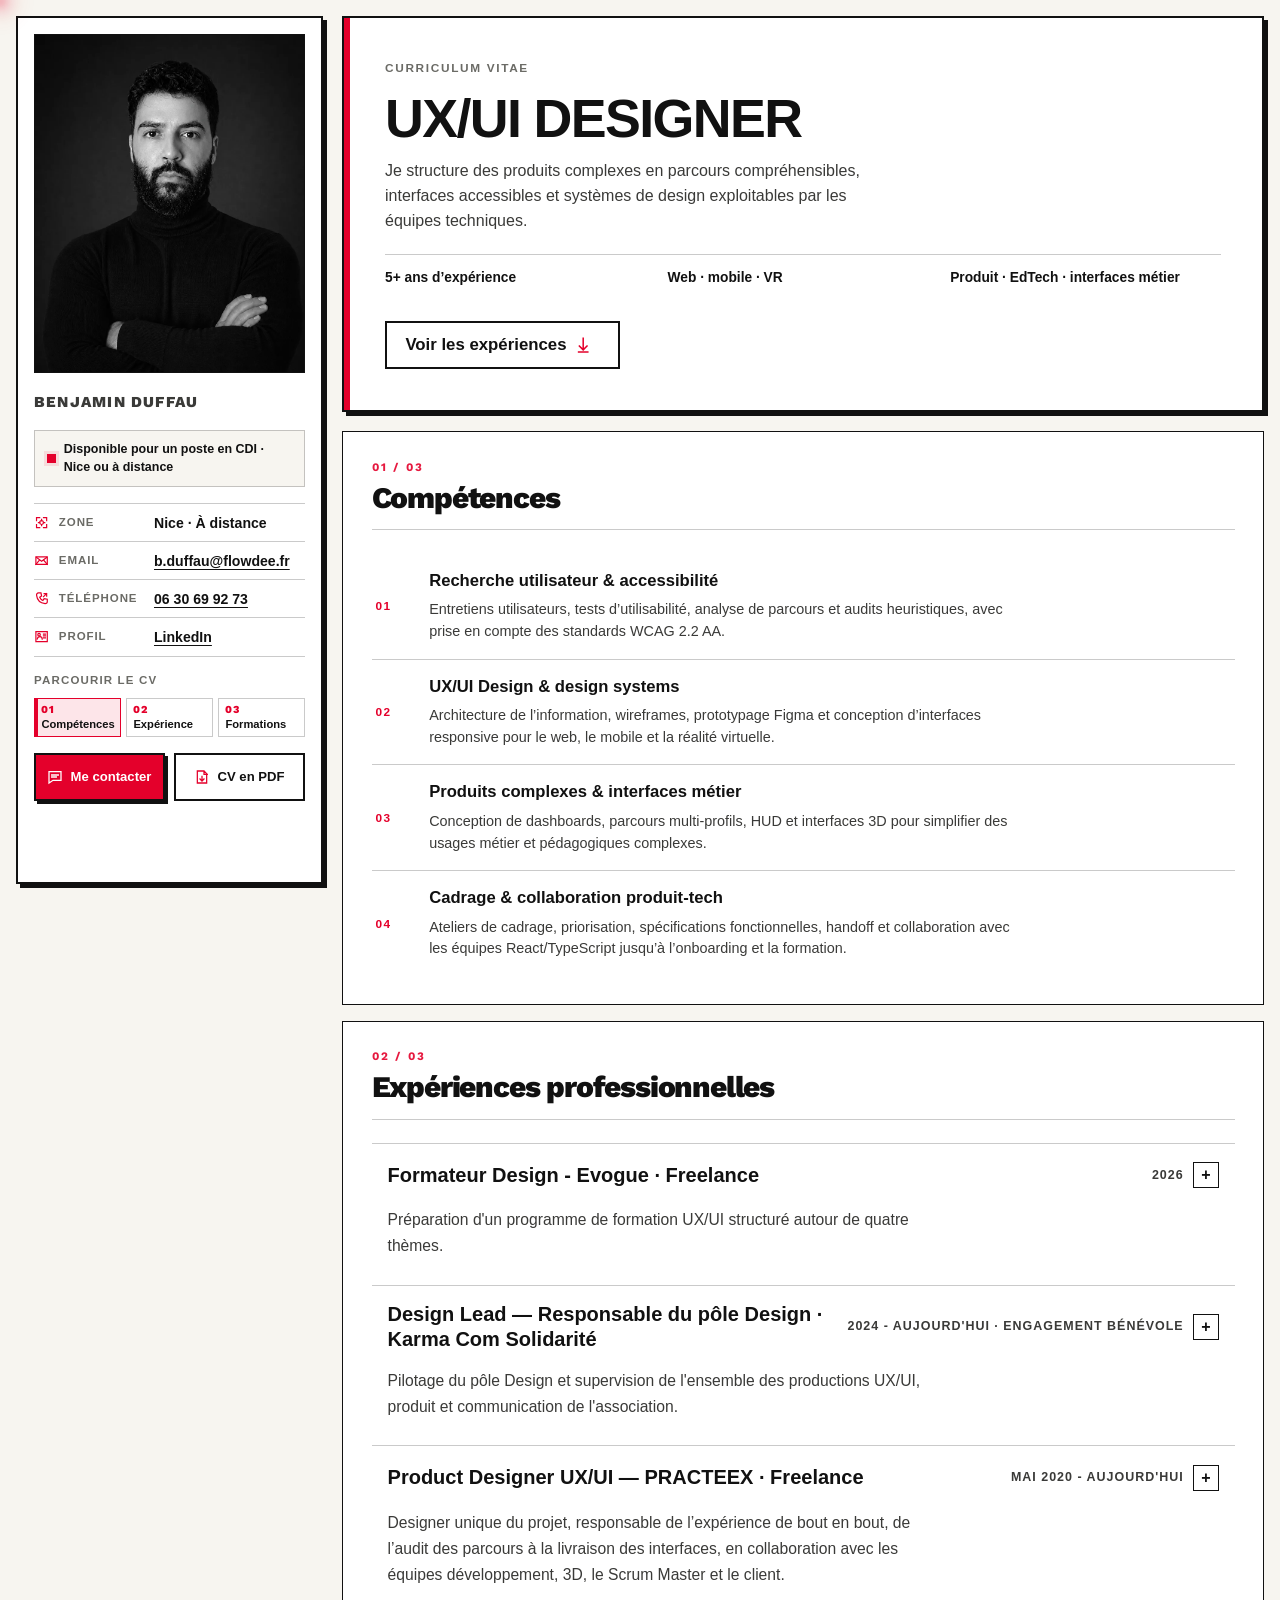
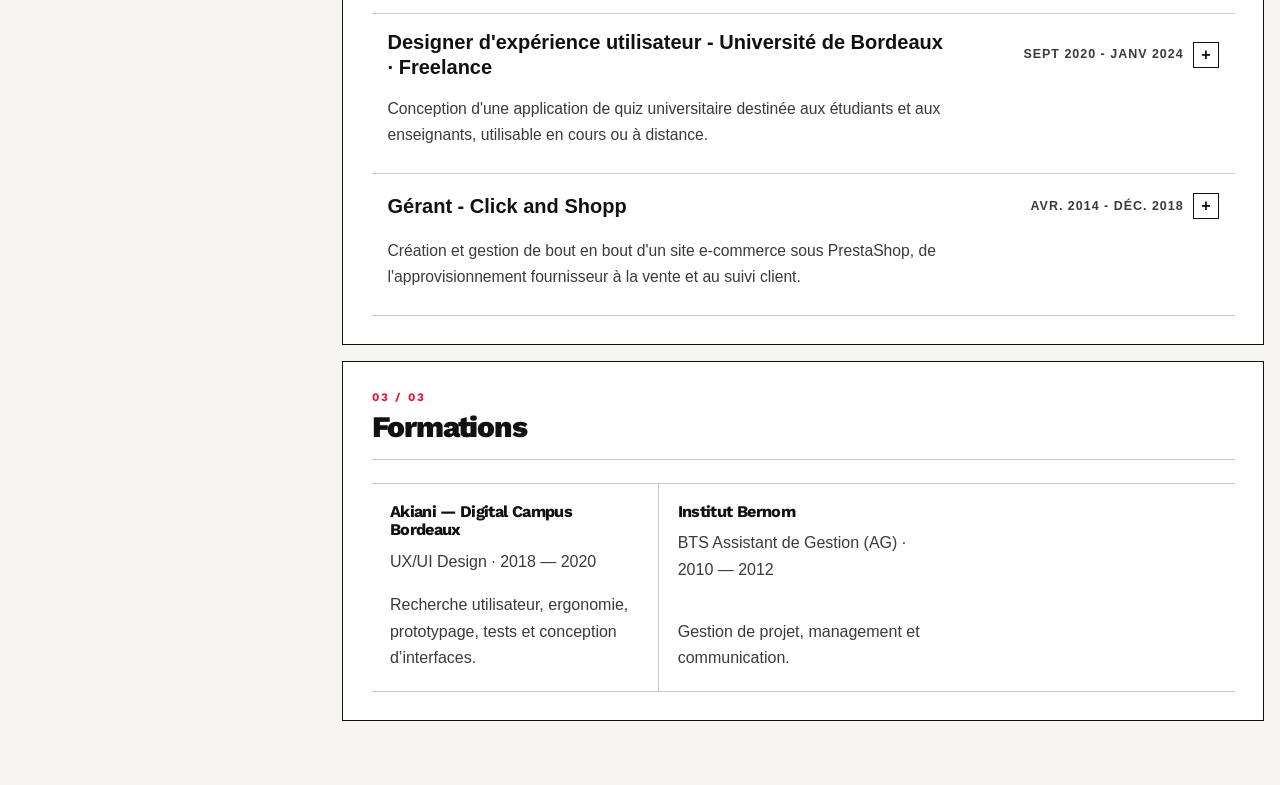
==== commit ffc8d538: "feat: desactiver temporairement les liens vers Flowdee" ====
--- a/index.html
+++ b/index.html
@@ -146,11 +146,13 @@
             <span>Téléphone</span>
             <a href="tel:+33630699273">06 30 69 92 73</a>
           </div>
+          <!-- Flowdee désactivé temporairement
           <div>
             <svg class="ui-icon ui-icon--meta" aria-hidden="true"><use href="#icon-interface"></use></svg>
             <span>Site pro</span>
             <a href="https://flowdee.fr" target="_blank" rel="noopener noreferrer">flowdee.fr</a>
           </div>
+          -->
           <div>
             <svg class="ui-icon ui-icon--meta" aria-hidden="true"><use href="#icon-profile"></use></svg>
             <span>Profil</span>
@@ -181,10 +183,14 @@
         </ul>
         <div class="profile-summary__cta motion-fade-up motion-delay-5">
           <div class="profile-summary__cta-row">
+            <!-- Flowdee désactivé temporairement
             <a class="btn primary profile-summary__portfolio" href="https://flowdee.fr" target="_blank" rel="noopener noreferrer">Voir mes projets sur Flowdee <span class="profile-summary__portfolio-arrow" aria-hidden="true">↗</span></a>
+            -->
             <a class="btn secondary" href="#experience">Voir les expériences <svg class="ui-icon ui-icon--link" aria-hidden="true"><use href="#icon-down"></use></svg></a>
           </div>
+          <!-- Flowdee désactivé temporairement
           <p class="profile-summary__portfolio-note">Site professionnel / studio de design personnel.</p>
+          -->
         </div>
       </div>
     </section>
